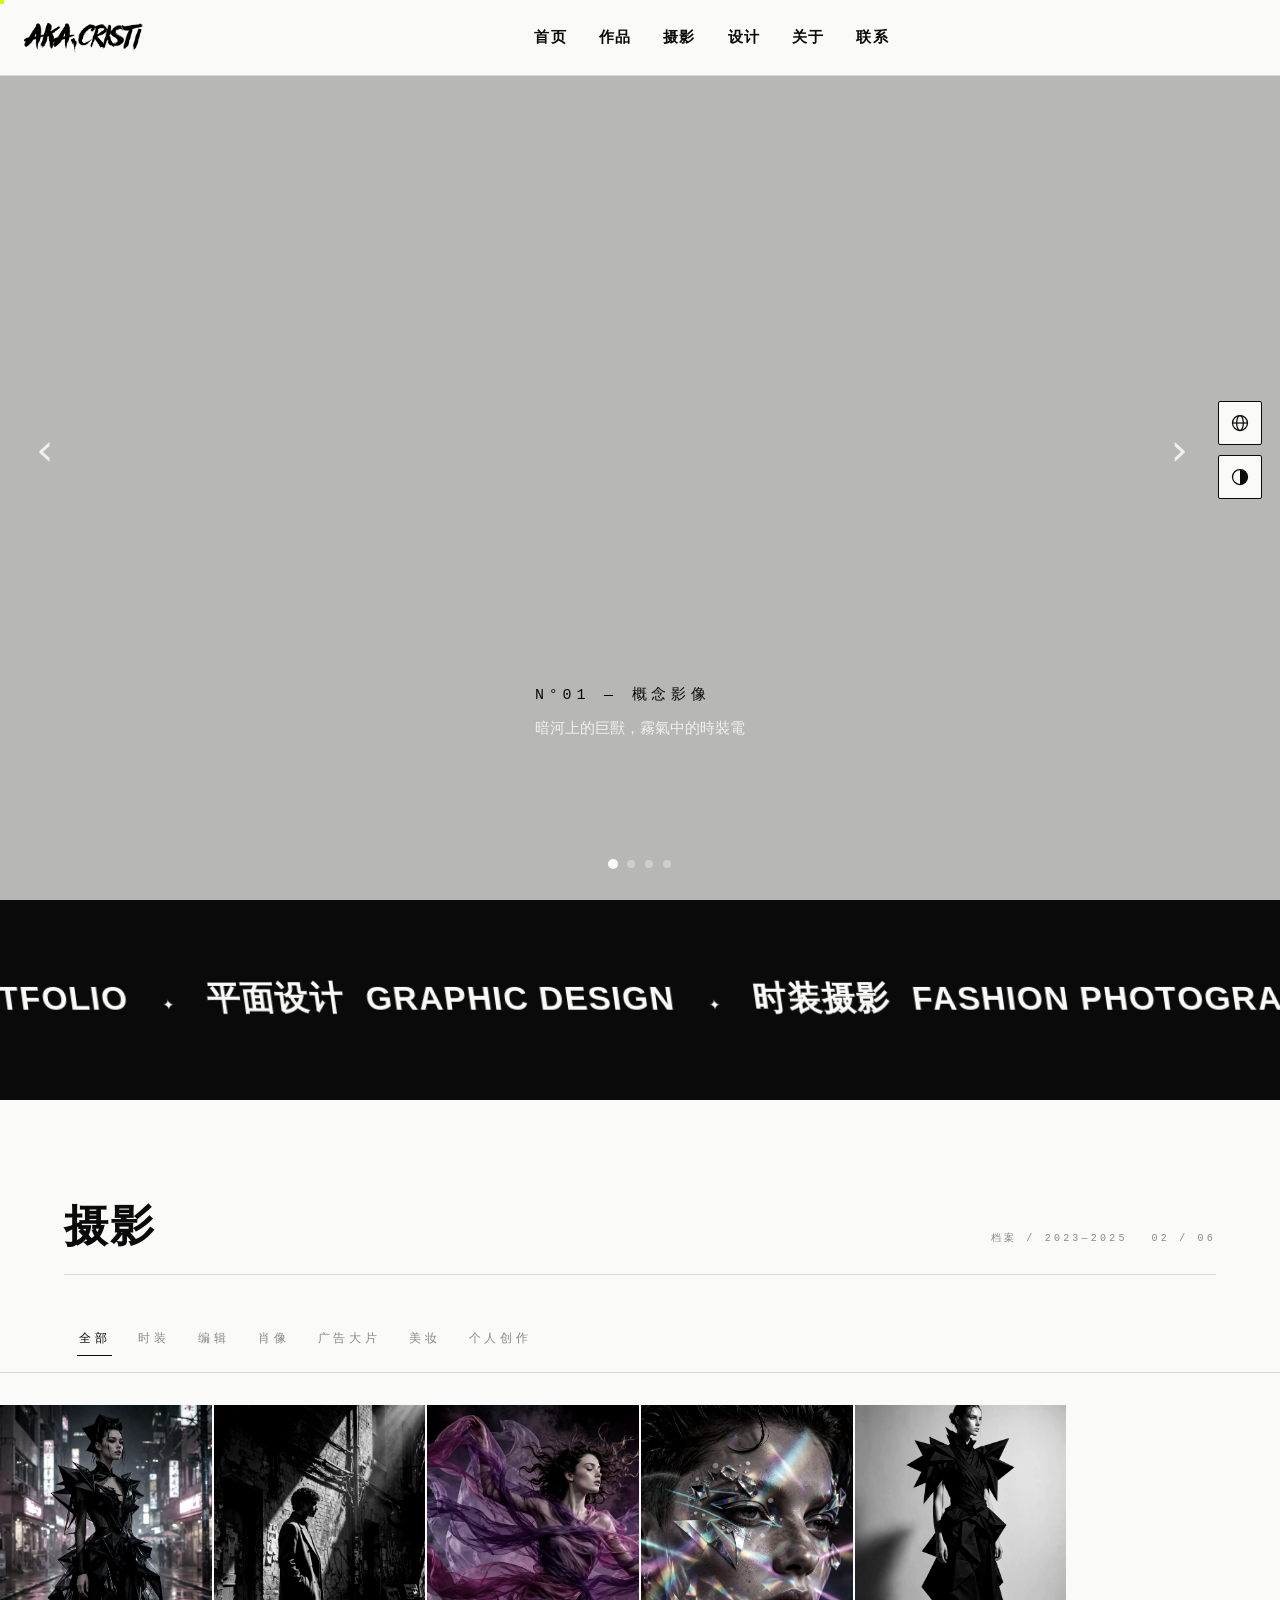
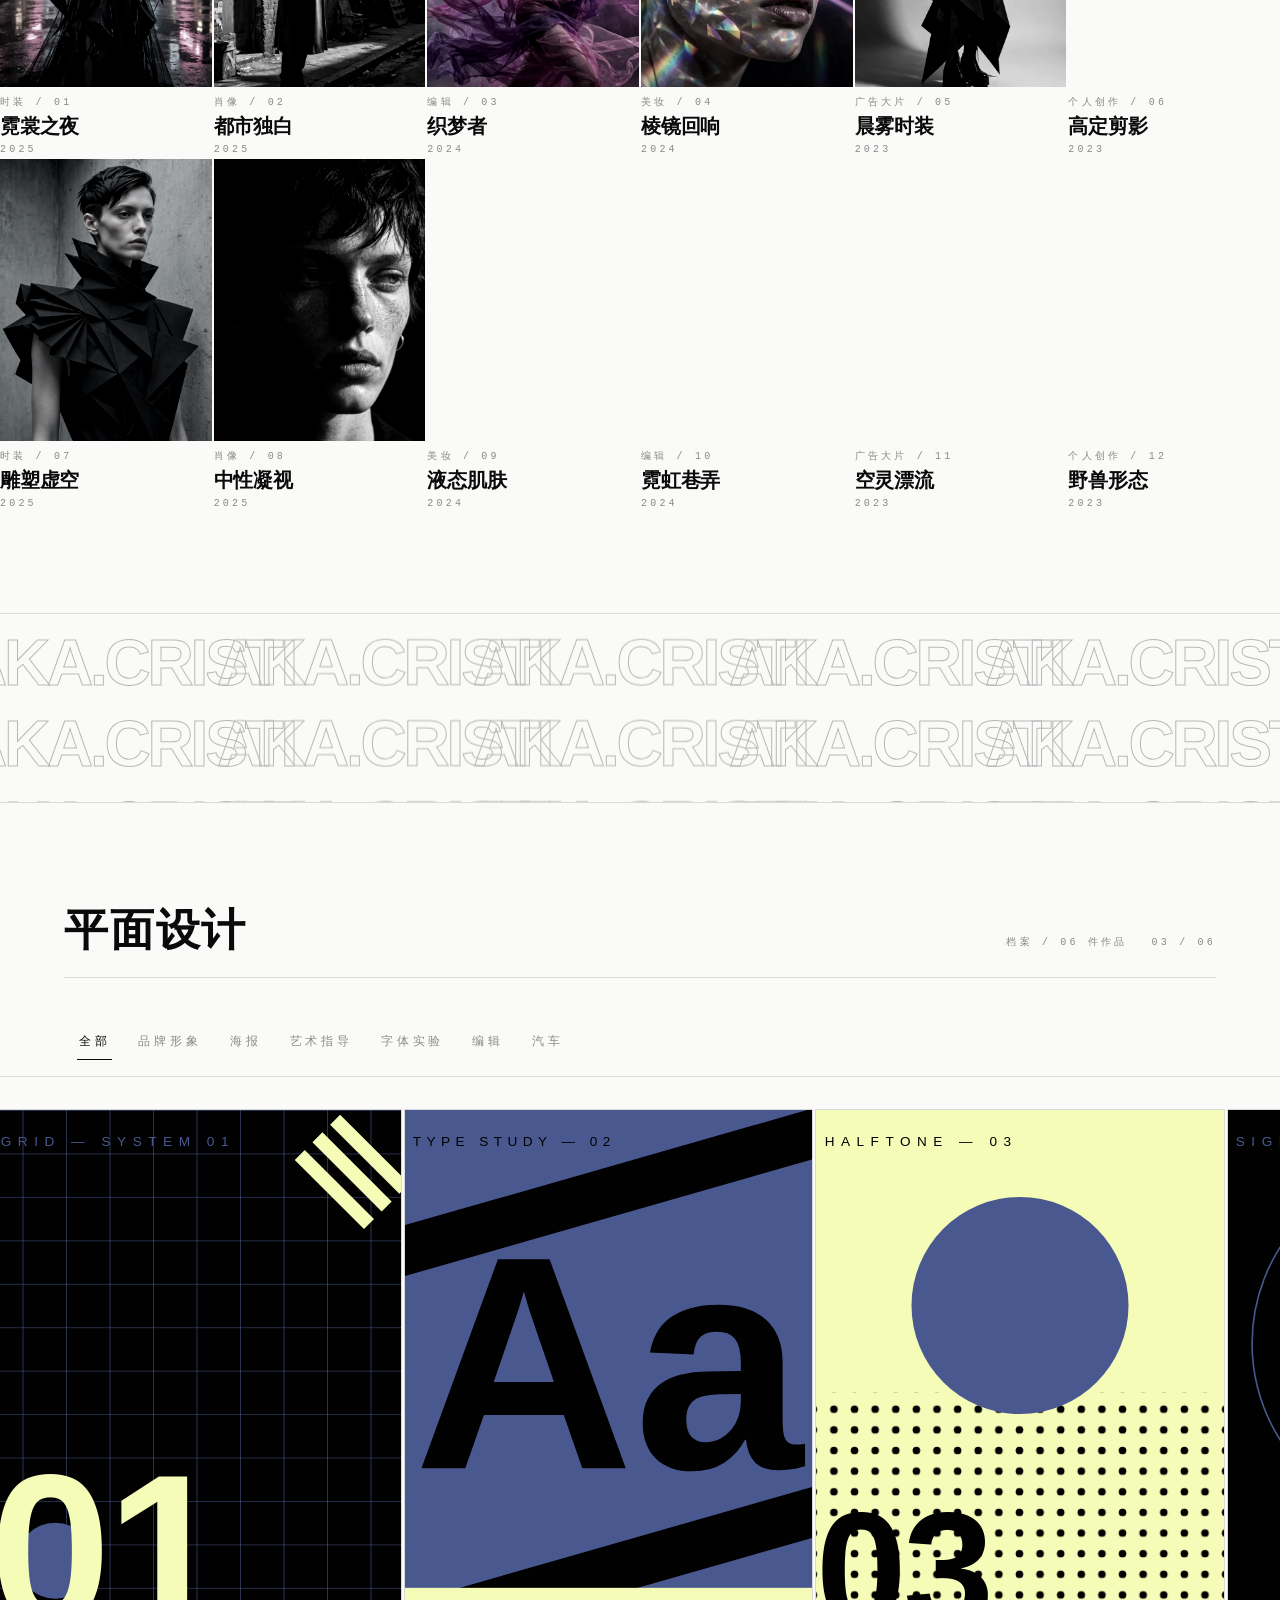
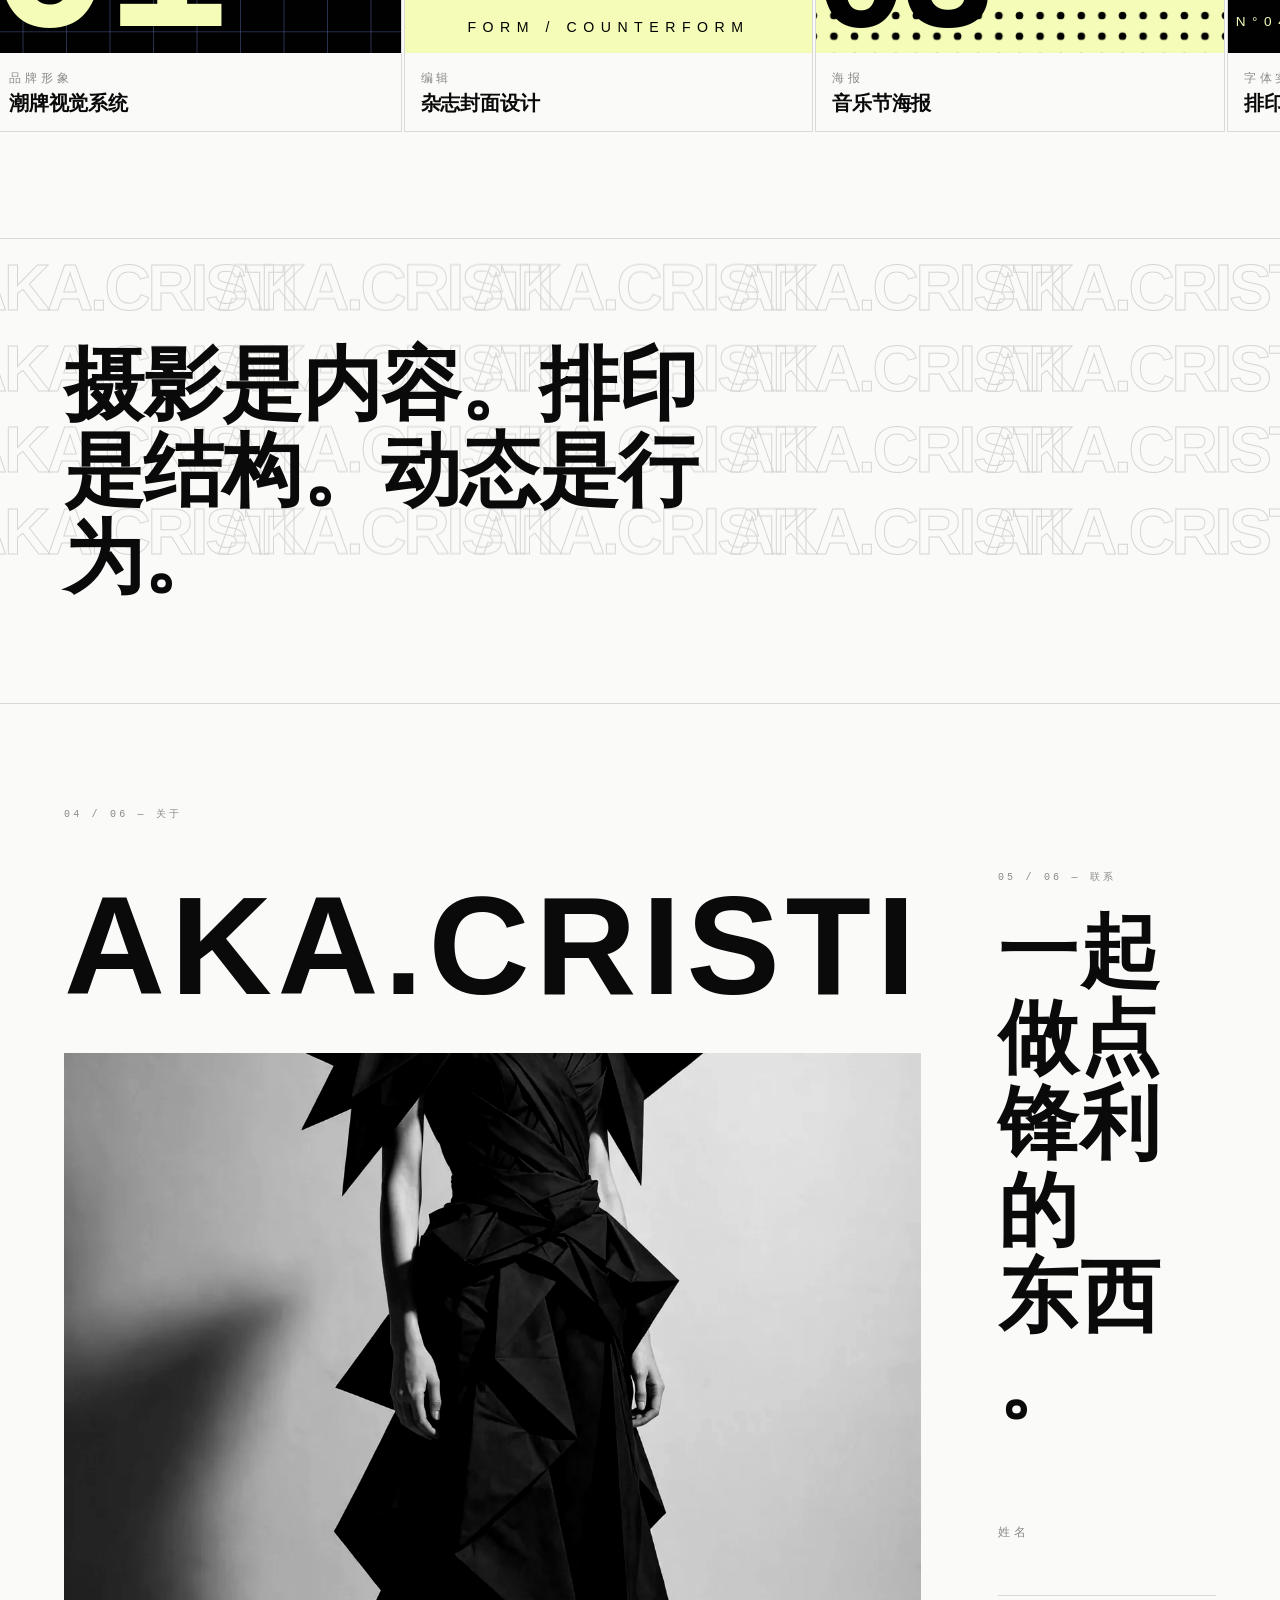
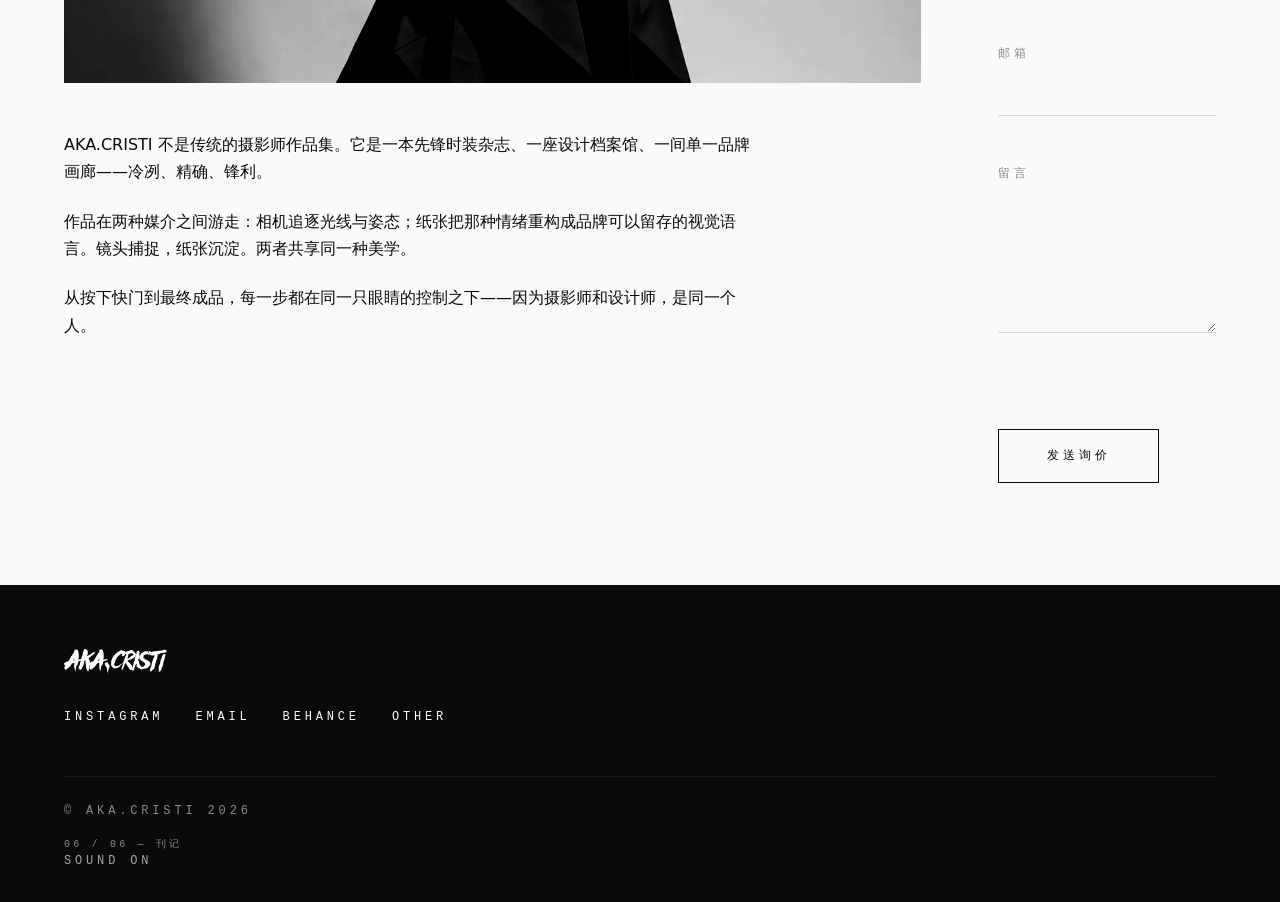
==== index.html @ a386b5eb "v2.9.25: WAWA 3秒後關遮罩播全片" ====
<!DOCTYPE html>
<html lang="zh-CN">
<head>
  <meta charset="UTF-8">
  <script>/* v2.4 主题防闪烁：localStorage 先行 */(function(){try{if(localStorage.getItem('aka-theme')==='dark')document.documentElement.setAttribute('data-theme','dark');}catch(e){}})();</script>
  <meta name="viewport" content="width=device-width, initial-scale=1.0">
  <meta name="description" content="AKA.CRISTI — Avant-garde fashion magazine × photographer portfolio × graphic design archive. Photography / Typography / A Symbol / Motion / White Space.">
  <meta name="author" content="AKA.CRISTI">
  <meta name="theme-color" content="#FAFAF8">
  <meta property="og:type" content="website">
  <meta property="og:title" content="AKA.CRISTI">
  <meta property="og:description" content="Cold / Precise / Editorial / Expensive / Sharp.">
  <title>AKA.CRISTI</title>
  <link rel="icon" type="image/png" href="assets/logo/favicon-180.png?v=2.9.25">
  <link rel="apple-touch-icon" href="assets/logo/favicon-180.png?v=2.9.25">
  <link rel="preload" as="image" type="image/webp" href="assets/img/photo-01.webp?v=2.9.25">
  <link rel="stylesheet" href="css/tokens.css?v=2.9.25">
  <link rel="stylesheet" href="css/cursor.css?v=2.9.25">
  <link rel="stylesheet" href="css/base.css?v=2.9.25">
  <link rel="stylesheet" href="css/layout.css?v=2.9.25">
  <link rel="stylesheet" href="css/carousel.css?v=2.9.25">
  <link rel="stylesheet" href="css/marquee.css?v=2.9.25">
  <link rel="stylesheet" href="css/effects.css?v=2.9.25">
  <link rel="stylesheet" href="css/pages.css?v=2.9.25">
  <link rel="stylesheet" href="css/motion.css?v=2.9.25">
  <link rel="stylesheet" href="css/transition.css?v=2.9.25">
</head>
<body>

  <!-- Header（spec §06） -->
  <header class="site-header" data-js="site-header">
    <div class="header-inner">
      <a class="brand" href="#top" data-js="brand" aria-label="AKA.CRISTI — top">
        <picture class="brand-logo is-paint">
          <source type="image/webp" srcset="assets/logo/aka-cristi-black.webp?v=2.9.25">
          <img src="assets/logo/aka-cristi-black.png?v=2.9.25" alt="AKA.CRISTI">
        </picture>
      </a>
      <nav class="site-nav" data-js="site-nav" aria-label="Primary">
        <a href="index.html" data-i18n="nav.home">Home</a>
        <a href="#work" data-i18n="nav.work">Work</a>
        <a href="#photography" data-i18n="nav.photo">Photography</a>
        <a href="#design" data-i18n="nav.design">Design</a>
        <a href="#about" data-i18n="nav.about">About</a>
        <a href="#contact" data-i18n="nav.contact">Contact</a>
      </nav>
      <button class="menu-toggle" type="button" data-js="menu-toggle" aria-label="Open menu" aria-expanded="false">
        <span></span><span></span>
      </button>
    </div>
  </header>
  <!-- v2.8 右侧浮动功能按钮：图标版（地球仪 + 半黑半白圆，inline SVG，stroke=currentColor 随主题反色） -->
  <div class="float-controls">
    <button class="lang-toggle" type="button" data-js="lang-toggle" aria-label="切换语言 / Switch language" title="中 / EN"><svg data-icon="globe" viewBox="0 0 24 24" width="20" height="20" fill="none" stroke="currentColor" stroke-width="1.5" aria-hidden="true"><circle cx="12" cy="12" r="9"/><ellipse cx="12" cy="12" rx="4" ry="9"/><line x1="3" y1="12" x2="21" y2="12"/></svg></button>
    <button class="theme-toggle" type="button" data-js="theme-toggle" aria-label="深色模式 / Dark mode" aria-pressed="false" title="黑白切换 / Toggle theme"><svg data-icon="half" viewBox="0 0 24 24" width="20" height="20" aria-hidden="true"><circle cx="12" cy="12" r="9" fill="none" stroke="currentColor" stroke-width="1.5"/><path d="M12 3 A9 9 0 0 1 12 21 Z" fill="currentColor"/></svg></button>
  </div>

  <!-- Mobile menu（spec §38） -->
  <div class="mobile-menu" data-js="mobile-menu" aria-hidden="true">
    <div class="mobile-menu-top">
      <picture class="brand-logo brand-logo--sm">
          <source type="image/webp" srcset="assets/logo/aka-cristi-black.webp?v=2.9.25">
          <img src="assets/logo/aka-cristi-black.png?v=2.9.25" alt="AKA.CRISTI">
        </picture>
      <button class="menu-close" type="button" data-js="menu-close" data-i18n="nav.close">Close</button>
    </div>
    <nav aria-label="Mobile">
      <a href="index.html" data-i18n="nav.home">Home</a>
      <a href="#work" data-i18n="nav.work">Work</a>
      <a href="#photography" data-i18n="nav.photo">Photography</a>
      <a href="#design" data-i18n="nav.design">Design</a>
      <a href="#about" data-i18n="nav.about">About</a>
      <a href="#contact" data-i18n="nav.contact">Contact</a>
    </nav>
  </div>

  <main id="top">
    <!-- v2.9：Elementor 風格輪播（v2.9.10 sticky 敘事：視頻×2 + 圖片×2） -->
    <section class="carousel" data-js="carousel" aria-roledescription="carousel" aria-label="AKA.CRISTI — featured works">
      <div class="carousel-pin">
      <ul class="carousel-slides">
        <li class="carousel-slide text-mask-slide" data-dir="right">
          <div class="carousel-media"><video src="assets/video/river-leviathan.mp4" muted loop playsinline preload="metadata" aria-label="RIVER LEVIATHAN"></video></div>
          <div class="carousel-caption pos-mr">
            <p class="micro">N°01 — 概念影像</p>
            <h2 data-i18n="hero.t1">RIVER LEVIATHAN</h2>
            <p data-i18n="hero.d1">暗河上的巨獸，霧氣中的時裝電影。</p>
          </div>
        </li>
        <li class="carousel-slide text-mask-slide mask-dark" data-dir="left">
          <div class="carousel-media">
            <video class="full-video" src="assets/video/wawa-android.mp4" muted loop playsinline preload="metadata" aria-label="WAWA ANDROID"></video>
            <svg class="mask-svg" viewBox="0 0 1200 800" preserveAspectRatio="xMidYMid slice" aria-hidden="true">
              <defs>
                <clipPath id="wawa-clip">
                  <text x="600" y="500" text-anchor="middle" font-family="Arial Black, Arial, Helvetica, sans-serif" font-weight="900" font-size="320"><tspan class="mask-letter" style="--d:0.15s">W</tspan><tspan class="mask-letter" style="--d:0.3s">A</tspan><tspan class="mask-letter" style="--d:0.45s">W</tspan><tspan class="mask-letter" style="--d:0.6s">A</tspan></text>
                </clipPath>
              </defs>
              <foreignObject x="0" y="0" width="1200" height="800" clip-path="url(#wawa-clip)">
                <video src="assets/video/wawa-android.mp4" muted loop playsinline preload="metadata" aria-label="WAWA ANDROID" style="width:1200px;height:800px;object-fit:cover;display:block"></video>
              </foreignObject>
            </svg>
          </div>
          <div class="carousel-caption pos-bc">
            <p class="micro">N°02 — 概念影像</p>
            <h2 data-i18n="hero.t4">WAWA ANDROID</h2>
            <p data-i18n="hero.d4">未來都市中的仿生時裝。</p>
          </div>
        </li>
        <li class="carousel-slide" data-dir="bottom">
          <div class="carousel-media"><picture>
            <source type="image/webp" srcset="assets/img/hero-neon-01.webp">
            <img src="assets/img/hero-neon-01.jpg" alt="AKA.CRISTI — NEON CITY NIGHTS">
          </picture></div>
          <div class="carousel-caption pos-ml">
            <p class="micro">N°03 — 時裝</p>
            <h2 data-i18n="hero.t2">霓裳之夜</h2>
            <p data-i18n="hero.d2">城市霓虹下的高定時裝大片。</p>
          </div>
        </li>
        <li class="carousel-slide" data-dir="top">
          <div class="carousel-media"><picture>
            <source type="image/webp" srcset="assets/img/hero-urban-02.webp">
            <img src="assets/img/hero-urban-02.jpg" alt="AKA.CRISTI — URBAN SOLILOQUY">
          </picture></div>
          <div class="carousel-caption pos-tr">
            <p class="micro">N°04 — 肖像</p>
            <h2 data-i18n="hero.t3">城市獨白</h2>
            <p data-i18n="hero.d3">混凝土森林中的獨白。</p>
          </div>
        </li>
      </ul>
      <button class="carousel-arrow prev" data-carousel-prev aria-label="Previous slide">‹</button>
      <button class="carousel-arrow next" data-carousel-next aria-label="Next slide">›</button>
      <ul class="carousel-dots" data-carousel-dots></ul>
      <div class="carousel-count" data-carousel-count></div>
      </div><!-- /.carousel-pin -->
    </section>

    <!-- Selected work（spec §20 + §10 P3 编号） -->
    <!-- 服务跑马灯（v2.3：替代 Selected Work，id 保留 work，导航锚点不变） -->
    <section class="marquee" id="work" data-js="marquee" aria-label="Services">
      <div class="marquee-track" data-js="marquee-track"></div>
      <div class="marquee-lens" data-js="marquee-lens" aria-hidden="true"></div>
    </section>

    <!-- Photography（spec §22–§23 + §10 P3/P4） -->
    <section class="section" id="photography">
      <div class="container">
        <div class="sec-head" data-js="reveal">
          <h2 class="sec-title" data-split data-i18n="sec.photo">Photography</h2>
          <div class="sec-head-right">
            <span class="micro sec-archive" data-js="photo-archive-label">Archive</span>
            <span class="sec-index">02 / 06</span>
          </div>
        </div>
        <div class="filter" data-js="photo-filter" role="tablist" aria-label="Photography categories"></div>
        <div class="photo-grid" data-js="photo-grid"></div>
      </div>
    </section>

    <!-- 竖排流动品牌字带（§10 P5，版块间呼吸口） -->
    <div class="vertical-names" aria-hidden="true">
      <div class="name-col"><span class="outline-name">AKA.CRISTI</span><span class="outline-name">AKA.CRISTI</span><span class="outline-name">AKA.CRISTI</span><span class="outline-name">AKA.CRISTI</span></div>
      <div class="name-col"><span class="outline-name">AKA.CRISTI</span><span class="outline-name">AKA.CRISTI</span><span class="outline-name">AKA.CRISTI</span><span class="outline-name">AKA.CRISTI</span></div>
      <div class="name-col"><span class="outline-name">AKA.CRISTI</span><span class="outline-name">AKA.CRISTI</span><span class="outline-name">AKA.CRISTI</span><span class="outline-name">AKA.CRISTI</span></div>
      <div class="name-col"><span class="outline-name">AKA.CRISTI</span><span class="outline-name">AKA.CRISTI</span><span class="outline-name">AKA.CRISTI</span><span class="outline-name">AKA.CRISTI</span></div>
      <div class="name-col"><span class="outline-name">AKA.CRISTI</span><span class="outline-name">AKA.CRISTI</span><span class="outline-name">AKA.CRISTI</span><span class="outline-name">AKA.CRISTI</span></div>
    </div>

    <!-- Graphic design（spec §26 + §10 P3/P4） -->
    <section class="section" id="design">
      <div class="container">
        <div class="sec-head" data-js="reveal">
          <h2 class="sec-title" data-split data-i18n="sec.design">Graphic Design</h2>
          <div class="sec-head-right">
            <span class="micro sec-archive" data-js="design-archive-label">Archive</span>
            <span class="sec-index">03 / 06</span>
          </div>
        </div>
        <div class="filter" data-js="design-filter" role="tablist" aria-label="Design categories"></div>
        <div class="design-grid" data-js="design-grid"></div>
      </div>
    </section>

    <!-- Brand statement（spec §32 + §10 P5） -->
    <section class="statement" aria-label="Brand statement">
      <div class="vertical-names" aria-hidden="true">
        <div class="name-col"><span class="outline-name">AKA.CRISTI</span><span class="outline-name">AKA.CRISTI</span><span class="outline-name">AKA.CRISTI</span><span class="outline-name">AKA.CRISTI</span></div>
        <div class="name-col"><span class="outline-name">AKA.CRISTI</span><span class="outline-name">AKA.CRISTI</span><span class="outline-name">AKA.CRISTI</span><span class="outline-name">AKA.CRISTI</span></div>
        <div class="name-col"><span class="outline-name">AKA.CRISTI</span><span class="outline-name">AKA.CRISTI</span><span class="outline-name">AKA.CRISTI</span><span class="outline-name">AKA.CRISTI</span></div>
        <div class="name-col"><span class="outline-name">AKA.CRISTI</span><span class="outline-name">AKA.CRISTI</span><span class="outline-name">AKA.CRISTI</span><span class="outline-name">AKA.CRISTI</span></div>
        <div class="name-col"><span class="outline-name">AKA.CRISTI</span><span class="outline-name">AKA.CRISTI</span><span class="outline-name">AKA.CRISTI</span><span class="outline-name">AKA.CRISTI</span></div>
      </div>
      <div class="container">
        <div class="statement-inner" data-js="reveal">
          <h2 class="statement-title" data-split data-i18n="sec.statement">Photography is content. Typography is structure. Motion is behaviour.</h2>
        </div>
      </div>
    </section>

    <!-- About + Contact 合并模块（v2.8：左=照片+人物介绍，右=留言区；导航 关于→#about / 联系→#contact） -->
    <section class="section about-contact" id="about">
      <div class="container">
        <p class="micro sec-index-static" data-js="reveal" data-i18n="sec.aboutIndex">04 / 06 — About</p>
        <div class="about-contact-grid">
          <div class="about-contact-left" data-js="reveal">
            <h2 class="about-word">AKA.CRISTI</h2>
            <picture>
              <source type="image/webp" srcset="assets/img/bw-01.webp?v=2.9.25">
              <img class="about-hero-img" src="assets/img/bw-01.jpg?v=2.9.25" alt="AKA.CRISTI — HAUTE SILHOUETTE — PERSONAL" loading="lazy" decoding="async">
            </picture>
            <div class="about-long measure">
              <p data-i18n="about.p1">AKA.CRISTI is not a traditional photographer portfolio. It is an avant-garde fashion magazine, a design archive, and a single-brand gallery — cold, precise, and sharp.</p>
              <p data-i18n="about.p2">The work moves between two mediums: the camera chases light and posture; paper reconstructs that emotion into a visual language a brand can keep. Lens captures. Paper settles. Both share one aesthetic.</p>
              <p data-i18n="about.p3">From shutter to final piece, every step is controlled under the same eye — because the photographer and the designer are the same person.</p>
            </div>
          </div>
          <div class="about-contact-right" id="contact" data-js="reveal">
            <p class="micro sec-index-static" data-i18n="sec.contactIndex">05 / 06 — Contact</p>
            <h2 class="contact-title" data-split data-i18n="cta.title">Let&rsquo;s make<br>something<br>sharp.</h2>
            <form class="inquiry-form" data-js="inquiry-form" novalidate>
              <div class="field" data-js="field-name">
                <label for="f-name" data-i18n="contact.name">Name</label>
                <input id="f-name" name="name" type="text" autocomplete="name" data-js="input-name">
                <p class="field-error" data-js="err-name">Required</p>
              </div>
              <div class="field" data-js="field-email">
                <label for="f-email" data-i18n="contact.email">Email</label>
                <input id="f-email" name="email" type="email" autocomplete="email" data-js="input-email">
                <p class="field-error" data-js="err-email">Required</p>
              </div>
              <div class="field" data-js="field-message">
                <label for="f-message" data-i18n="contact.msg">Message</label>
                <textarea id="f-message" name="message" data-js="input-message"></textarea>
                <p class="field-error" data-js="err-message">Required</p>
              </div>
              <button class="form-submit magnet" type="submit" data-i18n="contact.send">Send inquiry</button>
            </form>
          </div>
        </div>
      </div>
    </section>
  </main>

  <!-- Footer（spec §31） -->
  <footer class="site-footer">
    <div class="container">
      <a class="footer-brand" href="#top" aria-label="AKA.CRISTI — top">
        <picture class="brand-logo brand-logo--footer">
          <source type="image/webp" srcset="assets/logo/aka-cristi-white.webp?v=2.9.25">
          <img src="assets/logo/aka-cristi-white.png?v=2.9.25" alt="AKA.CRISTI">
        </picture>
      </a>
      <nav class="footer-links" aria-label="Social">
        <a href="#">Instagram</a>
        <a href="mailto:hello@cristi.studio">Email</a>
        <a href="#">Behance</a>
        <a href="#">Other</a>
      </nav>
      <p class="footer-copy">© AKA.CRISTI <span data-js="year">2026</span></p>
      <p class="micro footer-colophon" data-i18n="foot.colophon">06 / 06 — Colophon</p>
      <p class="micro"><button class="sound-toggle" type="button" data-js="sound-toggle" aria-pressed="true">SOUND ON</button></p>
    </div>
  </footer>

  <script src="js/data.js?v=2.9.25"></script>
  <script src="js/i18n.js?v=2.9.25"></script>
  <script src="js/theme.js?v=2.9.25"></script>
  <script src="js/cursor.js?v=2.9.25"></script>
  <script src="js/carousel.js?v=2.9.25"></script>
  <script src="js/marquee.js?v=2.9.25"></script>
  <script src="js/effects.js?v=2.9.25"></script>
  <script src="js/main.js?v=2.9.25"></script>
  <script src="js/transition.js?v=2.9.25"></script>
  <script src="js/sound.js?v=2.9.25"></script>
  <script>
    /* ============================================================
     * v2.8 index.html 内联：about-contact 合并模块的留言表单
     * 复用 contact.html 逻辑（三字段版：姓名/邮箱/留言）：
     * 无后端：前端校验 → 拼 mailto → location.href。
     * ============================================================ */
    (function () {
      'use strict';
      function byHook(name, root) {
        return (root || document).querySelector('[data-js="' + name + '"]');
      }
      function T(key) {
        return (window.AKA && AKA.i18n && AKA.i18n.t) ? AKA.i18n.t(key) : key;
      }
      function isEn() {
        return !!(window.AKA && AKA.i18n && AKA.i18n.lang === 'en');
      }
      function init() {
        var form = byHook('inquiry-form');
        if (!form) return;
        var fields = {
          name: { input: byHook('input-name', form), err: byHook('err-name', form), wrap: byHook('field-name', form) },
          email: { input: byHook('input-email', form), err: byHook('err-email', form), wrap: byHook('field-email', form) },
          message: { input: byHook('input-message', form), err: byHook('err-message', form), wrap: byHook('field-message', form) }
        };
        var EMAIL_RE = /^[^\s@]+@[^\s@]+\.[^\s@]+$/;
        function validate() {
          var ok = true;
          var vals = {};
          ['name', 'email', 'message'].forEach(function (k) {
            var f = fields[k];
            if (!f || !f.input) return;
            var v = f.input.value.trim();
            vals[k] = v;
            var bad = !v || (k === 'email' && !EMAIL_RE.test(v));
            if (f.wrap) f.wrap.classList.toggle('is-invalid', !!bad);
            if (f.err) f.err.textContent = k === 'email' && v && !EMAIL_RE.test(v)
              ? T('contact.errEmail')
              : T('contact.errRequired');
            if (bad) ok = false;
          });
          return ok ? vals : null;
        }
        form.addEventListener('submit', function (ev) {
          ev.preventDefault();
          var vals = validate();
          if (!vals) return;
          var en = isEn();
          var subject = en
            ? 'AKA.CRISTI — Project Inquiry — ' + vals.name
            : 'AKA.CRISTI — 项目询价 — ' + vals.name;
          var body = en
            ? 'NAME\n' + vals.name + '\n\nEMAIL\n' + vals.email + '\n\nMESSAGE\n' + vals.message
            : '姓名\n' + vals.name + '\n\n邮箱\n' + vals.email + '\n\n留言\n' + vals.message;
          location.href = 'mailto:akacristi@gmail.com?subject=' +
            encodeURIComponent(subject) + '&body=' + encodeURIComponent(body);
        });
      }
      if (document.readyState === 'loading') {
        document.addEventListener('DOMContentLoaded', init);
      } else {
        init();
      }
    })();
  </script>
</body>
</html>
---- css/tokens.css ----
/* ============================================================
 * AKA.CRISTI — 设计 token（spec §51）
 * 七组：COLOR / TYPE / SPACE / GRID / RADIUS / MOTION / BREAKPOINT
 * 未来直转 WordPress theme.json（字段名保持一致）。
 * 零外部依赖；全部纯 CSS 变量。
 * ============================================================ */
:root {
  /* ---------- COLOR（spec §34） ---------- */
  --ink: #0A0A0A;
  --paper: #FAFAF8;
  --gray-900: #1A1A1A;
  --gray-700: #3A3A3A;
  --gray-500: #8A8A8A;
  --gray-300: #D9D9D9;
  --gray-100: #EFEFEB;
  /* Frost：全站 <5%，只用于 hover / 链接，永不进 Logo */
  --frost: #A8C5D6;
  /* 霓虹绿：自定义光标专用（旧站回归），永不进 Logo/正文 */
  --neon: #D7FF00;
  --success: #2E7D4F;
  --warning: #B7791F;
  --error: #C23B2E;

  /* ---------- TYPE（spec §33；零外部 URL，系统栈 fallback） ---------- */
  --font-display: "Archivo", "Helvetica Neue", Helvetica, Arial, "Noto Sans TC", sans-serif;
  --font-body: "Inter", system-ui, "PingFang TC", "Noto Sans TC", "Microsoft JhengHei", sans-serif;
  --font-mono: "JetBrains Mono", "IBM Plex Mono", ui-monospace, SFMono-Regular, Menlo, Consolas, monospace;

  --text-display-min: 40px;
  --text-display-max: 80px;
  --text-h2-min: 28px;
  --text-h2-max: 44px;
  --text-body: 16px;
  --leading-body: 1.7;
  --label-size: 12px;
  --label-tracking: 0.32em;   /* 英文 label 一律大写 + mono + 0.32em（spec §59） */
  --wordmark-tracking: 0.32em;

  /* ---------- SPACE（8pt 网格，spec §35） ---------- */
  --space-1: 4px;
  --space-2: 8px;
  --space-3: 16px;
  --space-4: 24px;
  --space-5: 32px;
  --space-6: 48px;
  --space-7: 64px;
  --space-8: 96px;
  --space-9: 128px;
  --section-pad: clamp(48px, 8vw, 128px); /* section 上下：桌面 96–128 / 手机 48–64 */

  /* ---------- GRID（spec §36 / §37） ---------- */
  --container: 1200px;
  --measure: 68ch;            /* 正文最大宽度 */
  --gutter: 24px;             /* 桌面 gutter；手机 16px（layout.css 覆盖） */

  /* ---------- RADIUS（spec §52：禁 pill） ---------- */
  --radius-none: 0px;         /* 品牌默认 */
  --radius-sm: 2px;           /* 头像 / 小标签 */
  --radius-ui: 4px;           /* 一般 UI 上限 */

  /* ---------- MOTION（spec §49 / §50） ---------- */
  --ease-out: cubic-bezier(0.16, 1, 0.3, 1);
  --t-enter: 550ms;           /* 快进 400–700ms */
  --t-exit: 400ms;            /* 快退 300–500ms */
  --t-hold: 3500ms;           /* 停留 2–5s（中值，供 JS 参考） */
  --hero-slide: 6500ms;       /* hero 每张 6.5s（spec §13：6–8s） */

  /* ---------- BREAKPOINT（spec §12 / §37，仅文档 token；媒体查询用字面值） ---------- */
  --bp-desktop: 1280px;
  --bp-tablet: 768px;
  --bp-mobile: 480px;
}

/* ---------- 深色主题（v2.4）：html[data-theme="dark"] 覆盖 ----------
 * 黑白切换：paper↔ink 对调，灰阶反转；--frost/--neon 不变。
 * 跑马灯用 var(--ink)/var(--paper)，自动反转为白条黑字。 */
html[data-theme="dark"] {
  --ink: #FAFAF8;
  --paper: #0A0A0A;
  --gray-900: #E8E8E2;
  --gray-700: #B5B5AE;
  --gray-500: #8A8A8A;
  --gray-300: #33332E;
  --gray-100: #171716;
}
---- css/cursor.css ----
/* ============================================================
 * AKA.CRISTI — cursor.css（全站自定义光标，v2.4）
 * 旧站方案：8px 霓虹绿点 + 36px 圆环（1px ink 描边）；
 * [data-cursor="view"] 悬停：圆环扩 84px + difference 反差圈 + VIEW。
 * 圆环是光标（非 UI 按钮），border-radius:50% 豁免 pill 禁令。
 * ============================================================ */
.cursor-dot,
.cursor-ring {
  position: fixed;
  left: 0;
  top: 0;
  pointer-events: none;
  opacity: 0;
  z-index: 10001;
}
.cursor-dot {
  width: 8px;
  height: 8px;
  margin: -4px 0 0 -4px;
  background: var(--neon);
  transition: opacity .2s linear;
  z-index: 10002;
}
.cursor-ring {
  width: 36px;
  height: 36px;
  margin: -18px 0 0 -18px;
  border: 1px solid var(--ink);
  border-radius: 50%;
  display: flex;
  align-items: center;
  justify-content: center;
  /* 尺寸走 width/height/margin，不碰 transform（JS 用 transform 做 lerp 位移） */
  transition: opacity .25s linear, width .25s var(--ease-out),
              height .25s var(--ease-out), margin .25s var(--ease-out),
              background-color .25s var(--ease-out), border-color .25s var(--ease-out);
}
.cursor-ring::after {
  content: "VIEW";
  font-family: var(--font-mono);
  font-size: 10px;
  letter-spacing: .2em;
  text-indent: .2em;
  color: #0A0A0A;
  opacity: 0;
  transition: opacity .2s linear;
  white-space: nowrap;
}
/* 光标就绪：原生光标熄灭（全站） */
html.has-cursor .cursor-dot,
html.has-cursor .cursor-ring { opacity: 1; }
html.has-cursor,
html.has-cursor *,
html.has-cursor *::before,
html.has-cursor *::after { cursor: none !important; }
/* VIEW 态：84px 反差圈，绿点熄灭 */
.cursor-ring.is-view {
  width: 84px;
  height: 84px;
  margin: -42px 0 0 -42px;
  background: #fff;
  border-color: #fff;
  mix-blend-mode: difference; /* 图片上的反差圈 */
}
.cursor-ring.is-view::after { opacity: 1; }
@media (prefers-reduced-motion: reduce) {
  .cursor-dot, .cursor-ring { display: none; }
}
---- css/base.css ----
/* ============================================================
 * AKA.CRISTI — base.css
 * reset、字体栈、基础排印、selection、focus-visible。
 * 品牌红线：左对齐；英文 label 大写 mono 0.32em；无阴影无渐变。
 * ============================================================ */

/* ---------- reset ---------- */
*, *::before, *::after { box-sizing: border-box; }
* { margin: 0; padding: 0; }

html {
  -webkit-text-size-adjust: 100%;
  scroll-behavior: smooth;
}

body {
  font-family: var(--font-body);
  font-size: var(--text-body);
  line-height: var(--leading-body);
  color: var(--ink);
  background: var(--paper);
  -webkit-font-smoothing: antialiased;
  text-rendering: optimizeLegibility;
  overflow-x: hidden;
}

img, svg, video {
  display: block;
  max-width: 100%;
}

img { height: auto; }

a {
  color: inherit;
  text-decoration: none;
}

button {
  font: inherit;
  color: inherit;
  background: none;
  border: 0;
  cursor: pointer;
}

ul, ol { list-style: none; }

/* ---------- 基础排印 ---------- */
h1, h2, h3, h4 {
  font-family: var(--font-display);
  font-weight: 600;
  line-height: 1.08;
  letter-spacing: -0.01em;
  text-align: left;
}

p { text-align: left; }

/* 英文 label：JetBrains Mono 500、大写、0.32em（spec §33 / §59） */
.label {
  font-family: var(--font-mono);
  font-weight: 500;
  font-size: var(--label-size);
  letter-spacing: var(--label-tracking);
  text-transform: uppercase;
  line-height: 1.5;
}

/* 字标：Archivo 600、tracking 0.32em */
.wordmark {
  font-family: var(--font-display);
  font-weight: 600;
  letter-spacing: var(--wordmark-tracking);
  text-transform: uppercase;
  white-space: nowrap;
}

/* ---------- selection ---------- */
::selection {
  background: var(--ink);
  color: var(--paper);
}

/* ---------- focus 可见性（§42 无障碍） ---------- */
:focus-visible {
  outline: 2px solid var(--ink);
  outline-offset: 3px;
}

/* 深色底上的 focus */
.site-footer :focus-visible {
  outline-color: var(--paper);
}

/* ---------- 布局容器 ---------- */
.container {
  width: 100%;
  max-width: var(--container);
  margin-inline: auto;
  padding-inline: var(--space-4);
}

.measure { max-width: var(--measure); }

/* ----------  visually-hidden（无障碍） ---------- */
.vh {
  position: absolute !important;
  width: 1px; height: 1px;
  padding: 0; margin: -1px;
  overflow: hidden;
  clip: rect(0 0 0 0);
  white-space: nowrap;
  border: 0;
}
---- css/layout.css ----
/* ============================================================
 * AKA.CRISTI — layout.css
 * header / nav / 移动菜单 / section 容器 / grids / cards /
 * statement / about / contact / footer。断点 1280 / 768 / 480。
 * 红线：无 shadow / blur / glass / gradient；圆角 ≤4px；左对齐。
 * ============================================================ */

/* ================= header（spec §06） ================= */
.site-header {
  position: fixed;
  inset: 0 0 auto 0;
  z-index: 100;
  height: 76px;
  background: var(--paper);
  border-bottom: 1px solid var(--gray-300);
  /* 无 shadow / blur / glass / gradient */
}
.header-inner {
  height: 100%;
  max-width: none;
  padding-inline: var(--space-4);
  display: flex;
  align-items: center;
  justify-content: space-between;
  gap: var(--space-4);
}
.brand {
  display: inline-flex;
  align-items: center;
  gap: 12px;
  color: var(--ink);
}
/* 笔触 LOGO（assets/logo）：浅底用黑版，深底用白版；宽按 2744:690 自适应 */
.brand-logo { display: inline-flex; height: 30px; }
.brand-logo img { display: block; height: 100%; width: auto; }
/* 载入笔触：clip-path 从左向右 wipe 展开，模拟书写，每页载入跑一次 */
.brand-logo.is-paint { animation: brand-paint 600ms var(--ease-out) both; }
@keyframes brand-paint {
  from { clip-path: inset(0 100% 0 0); }
  to { clip-path: inset(0 0 0 0); }
}

.site-nav {
  display: flex;
  align-items: center;
  gap: var(--space-5);
}
.site-nav a {
  font-family: var(--font-display); /* v2.1：无衬线粗体 */
  font-weight: 700;
  font-size: 15px; /* v2.1：导航字号加大（原 12px label） */
  letter-spacing: .08em; /* v2.2：字间距收窄（原 --label-tracking 太宽） */
  text-transform: uppercase;
  color: var(--ink);
  padding-block: 4px;
  border-bottom: 1px solid transparent;
}
.site-nav a:hover {
  border-bottom-color: var(--ink); /* hover：1px 下划线（§18） */
  color: var(--frost);            /* frost 只用于 hover/链接 */
}
.site-nav a.is-active { border-bottom-color: var(--ink); }

/* v2.7：语言/主题按钮移出 header（改右侧浮动）后，桌面端导航居中，保持版式稳定 */
@media (min-width: 769px) {
  .site-nav { margin-inline: auto; }
}

/* 语言切换：mono 小字「中 / EN」，当前语言高亮（无 pill） */
.lang-toggle {
  font-family: var(--font-mono);
  font-weight: 500;
  font-size: var(--label-size);
  letter-spacing: var(--label-tracking);
  text-transform: uppercase;
  background: none;
  border: none;
  padding: 4px 0;
  color: var(--ink);
  cursor: pointer;
  white-space: nowrap;
}
.lang-toggle .off { opacity: .35; }
.lang-toggle .on { opacity: 1; border-bottom: 1px solid var(--ink); }
.lang-toggle:hover .off { opacity: .7; }

/* 主题切换（v2.4）：方形小色块；亮色模式黑块 / 暗色模式白块（= 当前 --ink） */
.theme-toggle {
  display: inline-flex;
  align-items: center;
  justify-content: center;
  width: 34px;
  height: 34px;
  background: none;
  border: none;
  padding: 0;
  cursor: pointer;
}
.theme-toggle i {
  display: block;
  width: 14px;
  height: 14px;
  background: var(--ink);
  transition: background-color .25s var(--ease-out);
}
.theme-toggle:hover i { background: var(--frost); }

/* v2.7 右侧浮动功能按钮组：语言 + 主题，随视口固定（position: fixed），纵向排列；
   黑白杂志风：44px 方形（移动端 36px），radius 2px，1px ink 边框，paper 底，无渐变/发光。
   z-index 150：内容/导航(100)之上，移动菜单 overlay(200)/转场(9999)/光标(10001)之下。
   按钮沿用 data-js="lang-toggle"/"theme-toggle"，i18n.js 与 theme.js 自动绑定，无需新 JS。 */
.float-controls {
  position: fixed;
  right: 18px;
  top: 50%;
  transform: translateY(-50%);
  z-index: 150;
  display: flex;
  flex-direction: column;
  gap: 10px;
}
.float-controls .lang-toggle,
.float-controls .theme-toggle {
  width: 44px;
  height: 44px;
  padding: 0;
  border: 1px solid var(--ink);
  border-radius: 2px;
  background: var(--paper);
  color: var(--ink); /* SVG 图标 stroke=currentColor，随主题反色 */
  display: flex;
  align-items: center;
  justify-content: center;
  cursor: pointer;
}
/* v2.8：图标版（inline SVG，currentColor 随主题反色；中/EN 文字版已废弃） */
.float-controls svg { width: 20px; height: 20px; display: block; }
@media (max-width: 768px) {
  .float-controls { right: 12px; gap: 8px; }
  .float-controls .lang-toggle,
  .float-controls .theme-toggle { width: 36px; height: 36px; }
  .float-controls svg { width: 16px; height: 16px; }
}
/* 深色模式：笔触 LOGO 反色（黑版↔白版），转场面板恒黑不需要动 */
html[data-theme="dark"] .brand-logo img { filter: invert(1); }

/* 汉堡按钮：桌面隐藏 */
.menu-toggle {
  display: none;
  width: 40px;
  height: 40px;
  position: relative;
}
.menu-toggle span {
  position: absolute;
  left: 8px; right: 8px;
  height: 2px;
  background: var(--ink);
}
.menu-toggle span:nth-child(1) { top: 14px; }
.menu-toggle span:nth-child(2) { top: 24px; }

/* ================= 移动菜单（spec §38） ================= */
.mobile-menu {
  position: fixed;
  inset: 0;
  z-index: 200;
  background: var(--paper);
  display: flex;
  flex-direction: column;
  padding: var(--space-4);
  transform: translateY(-100%);
  visibility: hidden;
  transition: transform var(--t-enter) var(--ease-out),
              visibility 0s linear var(--t-enter);
}
.mobile-menu.is-open {
  transform: translateY(0);
  visibility: visible;
  transition: transform var(--t-enter) var(--ease-out);
}
.mobile-menu-top {
  display: flex;
  align-items: center;
  justify-content: space-between;
  height: 48px;
}
.mobile-menu-top .brand-logo { height: 24px; }
.menu-close {
  font-family: var(--font-mono);
  font-size: var(--label-size);
  letter-spacing: var(--label-tracking);
  text-transform: uppercase;
  padding: 12px 0 12px 12px;
}
.mobile-menu nav {
  flex: 1;
  display: flex;
  flex-direction: column;
  justify-content: center;
  gap: var(--space-2);
}
.mobile-menu nav a {
  font-family: var(--font-display);
  font-weight: 600;
  font-size: clamp(32px, 9vw, 56px);
  line-height: 1.15;
  letter-spacing: 0.06em;
  text-transform: uppercase;
  text-align: left;
  color: var(--ink);
  padding-block: 4px;
}
.mobile-menu nav a:hover { color: var(--frost); }

/* ================= section 通用 ================= */
.section { padding-block: var(--section-pad); }
.sec-head {
  display: flex;
  align-items: baseline;
  justify-content: space-between;
  gap: var(--space-4);
  margin-bottom: var(--space-6);
  border-bottom: 1px solid var(--gray-300);
  padding-bottom: var(--space-4);
}
.sec-head-right {
  display: flex;
  align-items: baseline;
  gap: var(--space-4);
  flex-shrink: 0;
}
/* §10 P3：编辑编号体系 */
.sec-index {
  font-family: var(--font-mono);
  font-weight: 500;
  font-size: 10px;
  letter-spacing: var(--label-tracking);
  text-transform: uppercase;
  color: var(--gray-500);
  white-space: nowrap;
}
.sec-archive { color: var(--gray-500); }
/* 10px mono 微标签（§10 P3） */
.micro {
  font-family: var(--font-mono);
  font-weight: 500;
  font-size: 10px;
  letter-spacing: var(--label-tracking);
  text-transform: uppercase;
  line-height: 1.5;
}
.sec-index-static {
  color: var(--gray-500);
  margin-bottom: var(--space-4);
}
.footer-colophon {
  color: var(--gray-500);
  margin-top: var(--space-3);
}
.sec-title {
  font-size: clamp(var(--text-h2-min), 4vw, var(--text-h2-max));
  text-transform: uppercase;
  letter-spacing: 0.04em;
}
.sec-link {
  font-family: var(--font-mono);
  font-size: var(--label-size);
  letter-spacing: var(--label-tracking);
  text-transform: uppercase;
  white-space: nowrap;
  border-bottom: 1px solid transparent;
}
.sec-link:hover {
  border-bottom-color: var(--ink);
  color: var(--frost);
}

/* v2.8：#photography / #design 筛选栏全视口通栏（打破 .container 限宽，
   与 .design-grid 同式：100vw + calc(50% - 50vw)；按钮内侧留 padding；tab 样式不变） */
#photography .filter,
#design .filter {
  width: 100vw;
  max-width: none;
  margin-left: calc(50% - 50vw);
  margin-right: calc(50% - 50vw);
  padding-inline: max(20px, 6vw);
  padding-bottom: var(--space-3);
  border-bottom: 1px solid var(--gray-300);
}

/* 分类 filter（§22 / §26） */
.filter {
  display: flex;
  flex-wrap: wrap;
  gap: var(--space-2) var(--space-4);
  margin-bottom: var(--space-5);
}
.filter button {
  font-family: var(--font-mono);
  font-size: var(--label-size);
  letter-spacing: var(--label-tracking);
  text-transform: uppercase;
  color: var(--gray-500);
  padding: 6px 2px;
  border-bottom: 1px solid transparent;
}
.filter button:hover { color: var(--ink); }
.filter button.is-active {
  color: var(--ink);
  border-bottom-color: var(--ink);
}

/* ================= selected work（spec §20 / §21） ================= */
.selected-grid {
  display: grid;
  grid-template-columns: repeat(2, 1fr);
  gap: var(--space-4);
}
.work-card {
  display: block;
  border: 1px solid var(--gray-300);
  background: var(--paper);
  text-align: left;
  /* 无 shadow */
}
.work-card:hover { border-color: var(--ink); } /* hover：边框转 ink */
/* Phase 2：卡片即链接（project.html?id=）；WebP picture 块级化 */
a.work-card, a.photo-cell, a.design-cell {
  color: inherit;
  text-decoration: none;
}
.work-card-img picture,
.photo-cell picture,
.design-imgwrap picture {
  display: block;
}
.work-card-num {
  display: block;
  font-family: var(--font-mono);
  font-size: var(--label-size);
  letter-spacing: var(--label-tracking);
  color: var(--gray-500);
  padding: var(--space-3) var(--space-3) 0;
}
.work-card-img {
  overflow: hidden;
  margin: var(--space-3);
  margin-bottom: 0;
}
.work-card-img img {
  width: 100%;
  aspect-ratio: 4 / 3;
  object-fit: cover;
  /* §10 P2：灰阶优先，hover 透出部分色彩 */
  filter: grayscale(.7) contrast(1.1);
  transition: transform 400ms var(--ease-out), filter 500ms var(--ease-out);
}
.work-card:hover .work-card-img img {
  transform: scale(1.03); /* hover 图 scale 1.03 / 400ms */
  filter: grayscale(.3) contrast(1.12);
}
.work-card-meta { padding: var(--space-3); }
.work-card-cat {
  font-family: var(--font-mono);
  font-size: var(--label-size);
  letter-spacing: var(--label-tracking);
  text-transform: uppercase;
  color: var(--gray-500);
}
.work-card-title {
  font-size: 20px;
  margin-top: 4px;
}
.work-card-year {
  font-family: var(--font-mono);
  font-size: var(--label-size);
  letter-spacing: var(--label-tracking);
  color: var(--gray-500);
  margin-top: 4px;
}

/* ================= photography grid（v2.4：满屏密集 6 列，3/4 缩略图） ================= */
.photo-grid {
  display: grid;
  grid-template-columns: repeat(6, 1fr);
  gap: 2px;
  /* 突破 container，全宽满屏（body overflow-x:hidden 兜底） */
  width: 100vw;
  max-width: none;
  margin-left: calc(50% - 50vw);
  margin-right: calc(50% - 50vw);
}
.photo-cell {
  display: block;
  overflow: hidden;
  text-align: left;
  /* 禁 overlay gradient / heavy text overlay / shadow */
}
.photo-cell img {
  width: 100%;
  aspect-ratio: 3 / 4;
  object-fit: cover;
  filter: grayscale(.7) contrast(1.1); /* §10 P2 */
  transition: transform 400ms var(--ease-out), filter 500ms var(--ease-out);
}
.photo-cell:hover img {
  transform: scale(1.03);
  filter: grayscale(.3) contrast(1.12);
}
.photo-meta { padding: var(--space-2) 0 0; }
.photo-meta .micro { color: var(--gray-500); }
.photo-meta .work-card-title { margin: 6px 0 4px; }

/* ================= design：横向滚动单排（v2.4） ================= */
.design-grid {
  display: flex;
  overflow-x: auto;
  scrollbar-width: none; /* Firefox 隐藏滚动条但可滚 */
  gap: 2px;
  /* 突破 container，全宽条带 */
  width: 100vw;
  max-width: none;
  margin-left: calc(50% - 50vw);
  margin-right: calc(50% - 50vw);
  padding-bottom: 4px;
  align-items: start;
}
.design-grid::-webkit-scrollbar { display: none; }
.design-cell {
  display: block;
  flex: 0 0 clamp(260px, 32vw, 420px);
  border: 1px solid var(--gray-300);
  background: var(--paper);
  text-align: left;
  /* 无阴影 */
}
.design-cell.span7 { grid-column: span 7; }
.design-cell.span5 { grid-column: span 5; }
.design-cell.span4 { grid-column: span 4; }
.design-cell:hover { border-color: var(--ink); }
.design-cell img {
  width: 100%;
  object-fit: cover;
  filter: grayscale(.7) contrast(1.1); /* §10 P2：SVG 占位与真图统一 */
  transition: transform 400ms var(--ease-out), filter 500ms var(--ease-out);
}
/* 横滚条带：统一 3/4 缩略图（覆盖旧 ratio 穿插类） */
.design-grid .design-cell .design-imgwrap img { aspect-ratio: 3 / 4; }
/* 长宽比穿插（v2.4 横滚下不再使用，保留类名防 JS 残留报错） */
.design-cell.ratio-45 img { aspect-ratio: 4 / 5; }
.design-cell.ratio-1610 img { aspect-ratio: 16 / 10; }
.design-cell.ratio-34 img { aspect-ratio: 3 / 4; }
.design-cell .design-imgwrap { overflow: hidden; }
.design-cell:hover .design-imgwrap img {
  transform: scale(1.03);
  filter: grayscale(.3) contrast(1.12);
}
.design-cell .work-card-meta { padding: var(--space-3); }

/* ================= brand statement（spec §32 + §10 P5 竖排流动品牌字带） ================= */
.statement {
  position: relative;
  overflow: hidden;
  border-top: 1px solid var(--gray-300);
  border-bottom: 1px solid var(--gray-300);
}
/* §10 P5：5 列描边 AKA.CRISTI，不同速度/延迟竖向漂移（alternate 往返），当呼吸口 */
.vertical-names {
  position: relative;
  display: flex;
  justify-content: space-around;
  align-items: flex-start;
  overflow: hidden;
  height: 190px;
  border-top: 1px solid var(--gray-300);
  border-bottom: 1px solid var(--gray-300);
}
.statement .vertical-names {
  position: absolute;
  inset: 0;
  height: auto;
  border: 0;
  opacity: .55; /* 做背景时更淡，不抢正文 */
}
.name-col {
  width: 20%;
  display: flex;
  flex-direction: column;
  align-items: center;
  gap: 30px;
  padding-top: 24px;
  animation: name-drift 18s ease-in-out infinite alternate;
  will-change: transform;
}
.name-col:nth-child(2) { animation-duration: 23s; animation-delay: -8s; }
.name-col:nth-child(3) { animation-duration: 20s; animation-delay: -3s; }
.name-col:nth-child(4) { animation-duration: 26s; animation-delay: -13s; }
.name-col:nth-child(5) { animation-duration: 21s; animation-delay: -5s; }
.outline-name {
  font-family: var(--font-display);
  font-weight: 600;
  font-size: clamp(34px, 5vw, 70px);
  line-height: .8;
  letter-spacing: -.05em;
  white-space: nowrap;
  color: transparent;
  -webkit-text-stroke: 1px #b7b7b7; /* 纸底描边 */
}
.vertical-names--dark .outline-name {
  -webkit-text-stroke: 1px rgba(255, 255, 255, .14); /* 深色带 */
}
@keyframes name-drift {
  from { transform: translateY(-70px); }
  to { transform: translateY(70px); }
}
.statement-inner {
  position: relative;
  padding-block: var(--section-pad);
}
.statement-title {
  font-size: clamp(var(--text-display-min), 7vw, var(--text-display-max));
  text-transform: uppercase;
  max-width: 16ch;
}

/* ================= about intro（spec §28） ================= */
.about-screen1 { margin-bottom: var(--space-8); }
.about-word {
  font-size: clamp(56px, 12vw, 140px);
  text-transform: uppercase;
  letter-spacing: 0.04em;
  margin-bottom: var(--space-5);
}
.about-hero-img {
  width: 100%;
  max-height: 70vh;
  object-fit: cover;
  filter: grayscale(.7) contrast(1.1); /* §10 P2：全站作品图统一 */
}
.about-screen2 {
  display: grid;
  grid-template-columns: repeat(2, 1fr);
  gap: var(--space-3) var(--space-4);
  margin-bottom: var(--space-8);
  padding-block: var(--space-6);
  border-top: 1px solid var(--gray-300);
  border-bottom: 1px solid var(--gray-300);
}
.about-disc {
  font-family: var(--font-display);
  font-weight: 600;
  font-size: clamp(20px, 3vw, 32px);
  text-transform: uppercase;
  letter-spacing: 0.06em;
}
.about-long { max-width: var(--measure); }
.about-long p + p { margin-top: var(--space-3); }

/* ================= contact cta（spec §30） ================= */
.contact-cta { text-align: left; }
.cta-title {
  font-size: clamp(var(--text-display-min), 8vw, var(--text-display-max));
  text-transform: uppercase;
  line-height: 1.02;
  margin-bottom: var(--space-6);
}
.btn-start {
  display: inline-block;
  background: var(--ink);
  color: var(--paper);
  font-family: var(--font-mono);
  font-size: var(--label-size);
  letter-spacing: var(--label-tracking);
  text-transform: uppercase;
  padding: 16px 32px;
  border: 1px solid var(--ink);
  transition: background-color var(--t-exit) var(--ease-out),
              color var(--t-exit) var(--ease-out);
  /* 无 shadow */
}
.btn-start:hover {
  background: transparent;
  color: var(--ink);
}

/* ================= footer（spec §31） ================= */
.site-footer {
  background: var(--ink);
  color: var(--paper);
  padding-block: var(--space-7) var(--space-5);
}
.footer-brand {
  display: inline-flex;
  align-items: center;
  gap: 12px;
  margin-bottom: var(--space-5);
}
.footer-brand .brand-logo { height: 26px; } /* footer 深底，用白版 */
/* 音效开关：mono 小字，跟 footer 文字统一，无 pill */
.sound-toggle {
  font-family: var(--font-mono);
  font-size: var(--label-size);
  letter-spacing: var(--label-tracking);
  text-transform: uppercase;
  color: var(--paper);
  background: none;
  border: 0;
  padding: 0;
  cursor: pointer;
  opacity: .65;
}
.sound-toggle:hover { opacity: 1; }
.footer-links {
  display: flex;
  flex-wrap: wrap;
  gap: var(--space-2) var(--space-5);
  margin-bottom: var(--space-6);
}
.footer-links a {
  font-family: var(--font-mono);
  font-size: var(--label-size);
  letter-spacing: var(--label-tracking);
  text-transform: uppercase;
  color: var(--paper);
}
.footer-links a:hover { color: var(--frost); } /* hover frost */
.footer-copy {
  font-family: var(--font-mono);
  font-size: var(--label-size);
  letter-spacing: var(--label-tracking);
  text-transform: uppercase;
  color: var(--gray-500);
  border-top: 1px solid var(--gray-900);
  padding-top: var(--space-4);
}

/* ================= 断点 ================= */
@media (max-width: 1279px) {
  /* tablet：photo 保持 6 列密集；design 横滚不变 */
}

@media (max-width: 768px) {
  :root { --gutter: 16px; }
  .site-header { height: 62px; }
  .site-nav { display: none; }          /* 汉堡接管 */
  .menu-toggle { display: block; }
  .photo-grid { grid-template-columns: repeat(3, 1fr); gap: 2px; } /* v2.4：移动端 3 列密集 */
  .design-cell { flex-basis: 72vw; } /* v2.4：移动端横滚项 72vw */
  .selected-grid { grid-template-columns: 1fr; }
  .about-screen2 { grid-template-columns: 1fr; }
  .container { padding-inline: var(--space-3); }
  /* 字带移动端：4 列 */
  .vertical-names { height: 130px; }
  .name-col { width: 25%; }
  .name-col:nth-child(n+5) { display: none; }
  .outline-name { font-size: 38px; }
}

@media (max-width: 480px) {
  .brand-logo { height: 24px; }   /* ≤480px 缩小继续显示，不隐藏 */
  .site-header { height: 60px; }
  /* v2.4：沿用 768px 的 3 列密集 + 横滚，不再单列 */
}

/* reduced-motion：笔触载入动画直接给终态 */
@media (prefers-reduced-motion: reduce) {
  .brand-logo.is-paint { animation: none; }
}
---- css/carousel.css ----
/* ============================================================
 * AKA.CRISTI — carousel.css（v2.9 Elementor 風格輪播）
 * 簡單可靠：淡入切換 + 自動播放 + 箭頭 + 圓點，無 scroll 綁定。
 * 設計語言：全幅 100vh，圖片 cover，文字左下疊加，零裝飾。
 * ============================================================ */

.carousel {
  position: relative;
  height: 100vh; /* v2.9.14: 滾輪劫持，100vh 不滾頁面 */
  background: var(--paper);
}

.carousel-pin {
  position: sticky;
  top: 0;
  height: 100vh;
  min-height: 560px;
  overflow: hidden;
}

/* slides：上滑出現（v2.9.11），無漸隱 */
.carousel-slides {
  position: absolute;
  inset: 0;
  margin: 0;
  padding: 0;
  list-style: none;
}

.carousel-slide {
  position: absolute;
  inset: 0;
  visibility: hidden;
  z-index: 1;
  /* v2.9.14：滾輪切換用 CSS transition */
  transition: transform 600ms var(--ease-out);
  will-change: transform;
}

/* 文字：JS 寫 parallax 延遲位移 */
/* 媒體：原尺寸，無放大 */
.carousel-media {
  position: absolute;
  inset: 0;
}

.carousel-media img,
.carousel-media video {
  width: 100%;
  height: 100%;
  object-fit: cover;
  object-position: 50% 30%;
  display: block;
}

/* 圖片/視頻 */
.carousel-slide img,
.carousel-slide video {
  width: 100%;
  height: 100%;
  object-fit: cover;
  object-position: 50% 30%;
  display: block;
}

/* 暗色遮罩讓文字可讀（純色，無漸變） */
.carousel-slide::after {
  content: "";
  position: absolute;
  inset: 0;
  background: rgba(10, 10, 10, 0.28);
  pointer-events: none;
}

/* 文字 caption 位置：按內容主體定排版（v2.9.16），避開主體、畫面平衡 */
.carousel-caption {
  position: absolute;
  z-index: 2;
  color: #FAFAF8;
  max-width: 640px;
}
/* RIVER：生物居中 → 右中（水面留白） */
.carousel-caption.pos-mr { right: var(--space-6); top: 50%; transform: translateY(-50%); text-align: right; }
/* WAWA：機器人居中 → 左側，距左 150px，垂直約 60%（紅框位置） */
.carousel-caption.pos-ml150 { left: 150px; top: 60%; transform: translateY(-50%); }
/* NEON：模特居中 → 左中（模特身旁、背景虛化處） */
.carousel-caption.pos-ml { left: var(--space-6); top: 50%; transform: translateY(-50%); }
/* URBAN：模特偏左 → 右側牆面中部（紅框位置，垂直約 62%） */
.carousel-caption.pos-tr { right: var(--space-6); top: 62%; transform: translateY(-50%); text-align: right; }

.carousel-caption .micro {
  color: rgba(250, 250, 248, 0.7);
  margin-bottom: var(--space-2);
}

.carousel-caption h2 {
  font-size: clamp(40px, 7vw, 110px);
  line-height: 0.95;
  letter-spacing: -0.02em;
  margin: 0 0 var(--space-3) 0;
  font-weight: 800;
}

.carousel-caption p {
  font-size: 15px;
  line-height: 1.6;
  color: rgba(250, 250, 248, 0.85);
  margin: 0;
  max-width: 420px;
}

/* 箭頭：只要尖嘴，不要方框（v2.9.4） */
.carousel-arrow {
  position: absolute;
  top: 50%;
  transform: translateY(-50%);
  z-index: 3;
  background: transparent;
  border: none;
  color: rgba(250, 250, 248, 0.85);
  cursor: pointer;
  font-size: 44px;
  font-weight: 300;
  line-height: 1;
  padding: 12px;
  transition: color 200ms ease, transform 200ms ease;
}

.carousel-arrow:hover {
  color: #FAFAF8;
  transform: translateY(-50%) scale(1.15);
}

.carousel-arrow.prev { left: var(--space-4); }
.carousel-arrow.next { right: calc(var(--space-4) + 56px); } /* 避開右側浮動按鈕 */

/* 圓點 */
.carousel-dots {
  position: absolute;
  bottom: var(--space-4);
  left: 50%;
  transform: translateX(-50%);
  z-index: 3;
  display: flex;
  gap: 10px;
  margin: 0;
  padding: 0;
  list-style: none;
}

.carousel-dots button {
  width: 8px;
  height: 8px;
  border-radius: 50%;
  border: none;
  padding: 0;
  background: rgba(250, 250, 248, 0.35);
  cursor: pointer;
  transition: background 200ms ease, transform 200ms ease;
}

.carousel-dots button:hover {
  background: rgba(250, 250, 248, 0.7);
}

.carousel-dots button.is-active {
  background: #FAFAF8;
  transform: scale(1.25);
}

/* 計數器：右上 */
.carousel-count {
  position: absolute;
  top: var(--space-4);
  right: var(--space-6);
  z-index: 3;
  color: rgba(250, 250, 248, 0.7);
  font-family: var(--font-mono);
  font-size: 12px;
  letter-spacing: 0.18em;
}

/* v2.9.11：文字位移由 JS 驅動（視差延遲），移除飛入 stagger */
/* v2.9.25: WAWA 黑底 — 3秒後關遮罩播全片 */
.carousel-slide.mask-dark .carousel-media {
  position: absolute;
  inset: 0;
}
.carousel-slide.mask-dark .full-video {
  position: absolute;
  inset: 0;
  width: 100%;
  height: 100%;
  object-fit: cover;
  opacity: 0;
  transition: opacity 800ms ease;
  z-index: 1;
}
.carousel-slide.mask-dark.mask-off .full-video {
  opacity: 1;
}
.carousel-slide.mask-dark .mask-svg {
  z-index: 2;
  transition: opacity 800ms ease;
}
.carousel-slide.mask-dark.mask-off .mask-svg {
  opacity: 0;
  pointer-events: none;
}
.carousel-slide.mask-dark {
  background: #0A0A0A;
}
.carousel-slide .mask-svg {
  width: 100%;
  height: 100%;
  display: block;
}
.carousel-slide .mask-letter {
  transform: translateY(140px);
}
.carousel-slide.is-active .mask-letter {
  animation: maskLetterUp 0.7s cubic-bezier(0.2, 0.8, 0.2, 1) forwards;
  animation-delay: var(--d, 0s);
}
@keyframes maskLetterUp {
  from { transform: translateY(140px); }
  to { transform: translateY(0); }
}
/* WAWA 描述：底部居中 */
.carousel-caption.pos-bc {
  left: 50%;
  right: auto;
  top: auto;
  bottom: var(--space-6);
  transform: translateX(-50%);
  text-align: center;
  color: #FAFAF8;
  max-width: 720px;
}
.carousel-slide.text-mask-slide {
  background: var(--paper);
}
.carousel-slide.text-mask-slide .carousel-media {
  position: absolute;
  inset: 0;
}
/* v2.9.24: 雙層 — 打字機打完關遮罩 */
.carousel-slide.text-mask-slide .full-video {
  position: absolute;
  inset: 0;
  width: 100%;
  height: 100%;
  object-fit: cover;
  opacity: 0;
  transition: opacity 800ms ease;
  z-index: 1;
}
.carousel-slide.text-mask-slide.mask-off .full-video {
  opacity: 1;
}
.carousel-slide.text-mask-slide .mask-svg {
  position: absolute;
  inset: 0;
  width: 100%;
  height: 100%;
  z-index: 2;
  transition: opacity 500ms ease;
}
.carousel-slide.text-mask-slide.mask-off .mask-svg {
  opacity: 0;
  pointer-events: none;
}
.carousel-slide.text-mask-slide .carousel-caption h2 {
  display: none; /* 標題已在 mask 形狀中 */
}
.carousel-slide.text-mask-slide .carousel-caption {
  left: 50%;
  right: auto;
  top: 76%;
  bottom: auto;
  transform: translateX(-50%);
  text-align: center;
  color: var(--ink);
  max-width: 720px;
}
.carousel-slide.text-mask-slide .carousel-caption .micro {
  color: var(--ink);
}

/* reduced motion：直接切換無滑動 */
@media (prefers-reduced-motion: reduce) {
  .carousel-slide,
  .carousel-slide.is-active,
  .carousel-slide.is-under {
    transition: none;
  }
}
---- css/marquee.css ----
/* ============================================================
 * AKA.CRISTI — 服务跑马灯（v2.3 建，v2.6 ScrollVelocity 速度模型，v2.7 实心字）
 * 黑底横条，大字无限循环（中英对照），JS 驱动 rAF；
 * hover：方形反色透镜跟随鼠标（mix-blend-mode: difference）；
 * 速度跟滚动速度走、可倒带。reduced-motion：静止。
 * ============================================================ */
.marquee {
  position: relative;
  background: var(--ink);
  color: var(--paper);
  overflow: hidden;
  padding-block: clamp(56px, 9vh, 110px);
  /* 上下 1px 分隔线，杂志感 */
  border-top: 1px solid var(--ink);
  border-bottom: 1px solid var(--ink);
}
.marquee-track {
  display: flex;
  width: max-content;
  will-change: transform;
}
.marquee-seq {
  display: flex;
  align-items: baseline;
  flex-shrink: 0;
}
.mq-item {
  display: inline-flex;
  align-items: center;
  gap: 22px;
  white-space: nowrap;
}
/* v2.8：字号再降一档（用户：黑底白字滚动字号再小点） */
.mq-zh,
.mq-en {
  font-family: var(--font-display);
  font-weight: 700;
  font-size: clamp(18px, 2.6vw, 40px);
  letter-spacing: .04em;
  line-height: 1;
  color: var(--paper);   /* 实心：随深色模式自动反转（白条黑字/黑条白字） */
  white-space: nowrap;
}
.mq-brand {
  letter-spacing: .06em;
}
.mq-sep {
  font-size: clamp(10px, 1.1vw, 17px);
  color: var(--paper);
  margin-inline: clamp(18px, 2.6vw, 42px);
  user-select: none;
}
/* 反色透镜：方形，呼应站内方形光标；只在细指针设备出现 */
.marquee-lens {
  position: absolute;
  left: 0;
  top: 0;
  width: 170px;
  height: 170px;
  background: #fff;
  mix-blend-mode: difference;
  pointer-events: none;
  opacity: 0;
  transition: opacity 240ms linear;
  z-index: 2;
}
.marquee-lens.is-on { opacity: 1; }
@media (prefers-reduced-motion: reduce) {
  .marquee-lens { display: none; }
}
---- css/effects.css ----
/* ============================================================
 * AKA.CRISTI — effects.css（v2.6：React Bits 原生重写）
 * 黑白杂志风：无渐变/发光/阴影；radius 只 0/2/4px。
 * ============================================================ */

/* ---------- 1. SplitText：逐字 stagger ---------- */
.fx-split .ch {
  display: inline-block;
  opacity: 0;
  transform: translateY(.5em);
  transition: opacity .5s cubic-bezier(.2,.7,.2,1),
              transform .5s cubic-bezier(.2,.7,.2,1);
}
.fx-split.play .ch {
  opacity: 1;
  transform: translateY(0);
}
/* hero 标题：ch 动画替代整块 [data-layer="title"] 的 .in（其余图层不动） */
.hero-slide-txt [data-layer="title"].fx-split,
.hero-slide-txt [data-layer="title"].fx-split.in {
  opacity: 1;
  transform: none;
  transition: none;
}

/* ---------- 3. Magnet：磁吸（位移由 JS 写 transform） ---------- */
.magnet {
  will-change: transform;
}

/* ---------- 4. RotatingText：about 宣言区 ---------- */
.about-rot {
  font-size: clamp(30px, 4.5vw, 58px);
  font-weight: 800;
  line-height: 1.5;
  letter-spacing: .01em;
  margin-bottom: 48px;
}
.about-rot .rot-pre {
  color: var(--ink);
}
.rot-word {
  display: inline-block;
  overflow: hidden;
  vertical-align: bottom;
  height: 1.5em;
}
.rot-word .rw {
  display: block;
  transition: transform .42s cubic-bezier(.2,.7,.2,1),
              opacity .42s cubic-bezier(.2,.7,.2,1);
}
.rot-word .rw.out {
  transform: translateY(-100%);
  opacity: 0;
}
.rot-word .rw.in {
  transform: translateY(100%);
  opacity: 0;
}

/* ---------- 5. ImageTrail：摄影区照片残影 ---------- */
/* z-index 5：在内容之上、cursor（10001+）之下；pointer-events none 不干扰 hover */
#photography {
  position: relative;
}
.trail-img {
  position: absolute;
  width: 150px;
  aspect-ratio: 3 / 4;
  object-fit: cover;
  pointer-events: none;
  opacity: 0;
  filter: grayscale(1) contrast(1.1);
  z-index: 5;
}

/* ---------- reduced-motion：静止降级 ---------- */
@media (prefers-reduced-motion: reduce) {
  .fx-split .ch {
    opacity: 1;
    transform: none;
    transition: none;
  }
  .rot-word .rw {
    transition: none;
  }
}
---- css/pages.css ----
/* ============================================================
 * AKA.CRISTI — pages.css（Phase 2）
 * project.html / about.html / contact.html 的全部样式。
 * 复用 hero.css 类名（hero / hero-slide / hero-bgwrap / hero-agroup /
 * hero-topline / hero-textgroup / scroll-indicator / is-light）；
 * 字体一律走 CSS 变量；英文 label 一律大写 + mono + 0.32em。
 * 硬红线：圆角只许 0/2/4px；禁 box-shadow（none 除外）；
 * 禁 backdrop-filter；禁 gradient；禁圆角卡片。
 * ============================================================ */

/* ---------- 防御：full-bleed 的 100vw 负 margin 不产生横向滚动 ---------- */
html, body {
  overflow-x: clip;
}
@supports not (overflow: clip) {
  html, body {
    overflow-x: hidden;
  }
}

/* ============================================================
 * PROJECT — hero（AKA_PROJECT_HERO，非自动轮播，静态呈现）
 * ============================================================ */
.hero.project-hero {
  min-height: 100vh;
}

/* ============================================================
 * PROJECT — information 两列信息表
 * ============================================================ */
.project-info {
  margin: 0;
  padding: 0;
}
.project-info-row {
  display: grid;
  grid-template-columns: 160px 1fr;
  gap: var(--gutter);
  padding: var(--space-4) 0;
  border-bottom: 1px solid var(--gray-300);
}
.project-info-row:first-child {
  border-top: 1px solid var(--ink);
}
.project-info-row dt {
  margin: 0;
  font-family: var(--font-mono);
  font-size: var(--label-size);
  letter-spacing: var(--label-tracking);
  text-transform: uppercase;
  color: var(--gray-500);
}
.project-info-row dd {
  margin: 0;
  font-family: var(--font-body);
  font-size: var(--text-body);
  line-height: var(--leading-body);
  color: var(--ink);
  text-align: left;
}
.project-info-row dd.en {
  font-family: var(--font-display);
  font-weight: 600;
  letter-spacing: 0.06em;
}

/* ============================================================
 * PROJECT — image series
 * ============================================================ */
.series-list {
  display: flex;
  flex-direction: column;
  gap: var(--space-7);
  margin: 0;
  padding: 0;
}
.series-item {
  margin: 0;
}
.series-item picture,
.series-item img {
  display: block;
  width: 100%;
  height: auto;
}
.series-item img {
  filter: grayscale(.7) contrast(1.1);
  transition: filter 550ms var(--ease-out);
}
.series-item img:hover {
  filter: grayscale(.3) contrast(1.12);
}
/* 全幅断点：跳出 container */
.series-item.full-bleed {
  width: 100vw;
  margin-left: calc(50% - 50vw);
}
.series-item.full-bleed img {
  width: 100%;
}
.series-cap {
  margin-top: var(--space-2);
  font-family: var(--font-mono);
  font-size: var(--label-size);
  letter-spacing: var(--label-tracking);
  text-transform: uppercase;
  color: var(--gray-500);
  text-align: left;
}

/* ============================================================
 * PROJECT — description / credits
 * ============================================================ */
.measure {
  max-width: var(--measure);
}
.project-desc p {
  text-align: left;
  font-size: var(--text-body);
  line-height: var(--leading-body);
  margin: 0 0 1em;
}
.project-desc p:last-child {
  margin-bottom: 0;
}
.micro-label {
  font-family: var(--font-mono);
  font-size: var(--label-size);
  letter-spacing: var(--label-tracking);
  text-transform: uppercase;
  color: var(--gray-500);
  margin: 0 0 var(--space-4);
}
.project-credits-text {
  font-family: var(--font-mono);
  font-size: 13px;
  letter-spacing: 0.18em;
  text-transform: uppercase;
  color: var(--ink);
  margin: 0;
}

/* ============================================================
 * PROJECT — design system（仅 design 类作品）
 * ============================================================ */
.ds-swatches {
  display: flex;
  flex-wrap: wrap;
  gap: var(--space-3);
  margin: 0 0 var(--space-6);
  padding: 0;
}
.ds-swatch {
  display: flex;
  flex-direction: column;
  gap: var(--space-2);
}
.ds-chip {
  width: 64px;
  height: 64px;
  border: 1px solid var(--gray-300);
  border-radius: 0;
}
.ds-hex {
  font-family: var(--font-mono);
  font-size: 11px;
  letter-spacing: 0.08em;
  color: var(--gray-500);
  text-transform: uppercase;
}
.ds-type {
  display: flex;
  flex-direction: column;
  gap: var(--space-3);
  margin: 0;
}
.ds-type-row {
  border-bottom: 1px solid var(--gray-300);
  padding-bottom: var(--space-3);
}
.ds-type-row .ds-sample {
  font-size: clamp(28px, 5vw, 48px);
  color: var(--ink);
  margin: 0 0 var(--space-2);
}
.ds-type-row .ds-name {
  font-family: var(--font-mono);
  font-size: var(--label-size);
  letter-spacing: var(--label-tracking);
  text-transform: uppercase;
  color: var(--gray-500);
  margin: 0;
}
.ds-sample.archivo { font-family: var(--font-display); font-weight: 600; }
.ds-sample.inter { font-family: var(--font-body); font-weight: 400; }
.ds-sample.mono { font-family: var(--font-mono); font-weight: 500; text-transform: uppercase; }

/* ============================================================
 * PROJECT — next project 卡片
 * ============================================================ */
.next-card {
  display: grid;
  grid-template-columns: 120px 1fr auto;
  gap: var(--gutter);
  align-items: center;
  border-top: 2px solid var(--ink);
  border-bottom: 1px solid var(--gray-300);
  padding: var(--space-6) 0;
  text-decoration: none;
  color: var(--ink);
}
.next-card-num {
  font-family: var(--font-mono);
  font-size: var(--label-size);
  letter-spacing: var(--label-tracking);
  text-transform: uppercase;
  color: var(--gray-500);
}
.next-card-title {
  margin: 0;
  font-family: var(--font-display);
  font-weight: 600;
  font-size: clamp(24px, 4vw, 44px);
  letter-spacing: 0.04em;
  text-align: left;
}
.next-card-cat {
  font-family: var(--font-mono);
  font-size: var(--label-size);
  letter-spacing: var(--label-tracking);
  text-transform: uppercase;
  color: var(--gray-500);
  margin: var(--space-2) 0 0;
}
.next-card-arrow {
  font-family: var(--font-mono);
  font-size: 24px;
  color: var(--ink);
}
.next-card:hover .next-card-title {
  color: var(--gray-700);
}

/* ============================================================
 * PROJECT — not found
 * ============================================================ */
.not-found {
  text-align: left;
  padding: var(--section-pad) 0;
}
.not-found-title {
  margin: 0 0 var(--space-4);
  font-family: var(--font-display);
  font-weight: 700;
  font-size: clamp(var(--text-display-min), 8vw, var(--text-display-max));
  letter-spacing: 0.02em;
  color: var(--ink);
}
.not-found-note {
  margin: 0 0 var(--space-6);
  font-family: var(--font-mono);
  font-size: var(--label-size);
  letter-spacing: var(--label-tracking);
  text-transform: uppercase;
  color: var(--gray-500);
}
.not-found-back {
  font-family: var(--font-mono);
  font-size: var(--label-size);
  letter-spacing: var(--label-tracking);
  text-transform: uppercase;
  color: var(--ink);
  text-decoration: none;
  border-bottom: 1px solid var(--ink);
  padding-bottom: 2px;
}

/* ============================================================
 * ABOUT — 三屏宣言
 * ============================================================ */
.about-screen1 {
  padding: var(--section-pad) 0;
}
.about-screen1 h1 {
  margin: 0 0 var(--space-6);
  font-family: var(--font-display);
  font-weight: 700;
  font-size: clamp(var(--text-display-min), 10vw, 120px);
  letter-spacing: 0.02em;
  text-align: left;
  color: var(--ink);
}
.about-screen1 picture,
.about-screen1 img {
  display: block;
  width: 100%;
  height: auto;
}
.about-screen1 img {
  filter: grayscale(.7) contrast(1.1);
  transition: filter 550ms var(--ease-out);
}
.about-screen1 img:hover {
  filter: grayscale(.3) contrast(1.12);
}
.about-screen2 {
  padding: var(--section-pad) 0;
  border-top: 1px solid var(--ink);
}
.about-disc {
  margin: 0;
  padding: var(--space-4) 0;
  border-bottom: 1px solid var(--gray-300);
  font-family: var(--font-display);
  font-weight: 600;
  font-size: clamp(28px, 6vw, 64px);
  letter-spacing: 0.03em;
  text-transform: uppercase;
  text-align: left;
  color: var(--ink);
}
.about-screen3 {
  padding: var(--section-pad) 0;
}
.about-long p {
  text-align: left;
  font-size: var(--text-body);
  line-height: var(--leading-body);
  margin: 0 0 1.4em;
}
.about-long p:last-child {
  margin-bottom: 0;
}

/* ============================================================
 * v2.8 ABOUT + CONTACT 合并模块：左=照片+人物介绍，右=留言区
 * 黑白杂志风两栏；移动端堆叠。#contact 锚点留 scroll-margin 避开固定 header。
 * ============================================================ */
.about-contact-grid {
  display: grid;
  grid-template-columns: 1.1fr 1fr;
  gap: clamp(40px, 6vw, 96px);
  margin-top: var(--space-6);
  align-items: start;
}
.about-contact-left .about-word { margin-bottom: var(--space-5); }
.about-contact-left picture { display: block; margin-bottom: var(--space-6); }
.about-contact-left .about-hero-img { width: 100%; }
#contact { scroll-margin-top: 96px; }
@media (max-width: 860px) {
  .about-contact-grid { grid-template-columns: 1fr; }
}

/* ============================================================
 * CONTACT — 表单（底线式输入）
 * ============================================================ */
.contact-title {
  margin: 0 0 var(--space-8);
  font-family: var(--font-display);
  font-weight: 600;
  text-transform: uppercase;
  font-size: clamp(var(--text-display-min), 8vw, var(--text-display-max));
  letter-spacing: 0.02em;
  text-align: left;
  color: var(--ink);
}
.contact-mail {
  margin: 0 0 var(--space-8);
  font-family: var(--font-mono);
  font-size: 14px;
  letter-spacing: 0.14em;
  text-transform: uppercase;
  color: var(--ink);
}
.contact-mail a {
  color: var(--ink);
  text-decoration: none;
  border-bottom: 1px solid var(--ink);
  padding-bottom: 2px;
}
.inquiry-form {
  margin: 0;
  padding: 0;
  max-width: var(--measure);
}
.field {
  margin: 0 0 var(--space-6);
}
.field label {
  display: block;
  margin: 0 0 var(--space-2);
  font-family: var(--font-mono);
  font-size: var(--label-size);
  letter-spacing: var(--label-tracking);
  text-transform: uppercase;
  color: var(--gray-500);
}
.field input,
.field textarea {
  display: block;
  width: 100%;
  background: transparent;
  border: 0;
  border-bottom: 1px solid var(--gray-300);
  border-radius: 0;
  padding: var(--space-2) 0;
  font-family: var(--font-body);
  font-size: var(--text-body);
  line-height: var(--leading-body);
  color: var(--ink);
  text-align: left;
  outline: none;
  -webkit-appearance: none;
  appearance: none;
}
.field textarea {
  min-height: 140px;
  resize: vertical;
}
.field input:focus,
.field textarea:focus {
  border-bottom-width: 2px;
  border-bottom-color: var(--ink);
}
.field-error {
  display: none;
  margin: var(--space-1) 0 0;
  font-family: var(--font-mono);
  font-size: 11px;
  letter-spacing: 0.14em;
  text-transform: uppercase;
  color: #B00020;
}
.field.is-invalid .field-error {
  display: block;
}
.field.is-invalid input,
.field.is-invalid textarea {
  border-bottom-color: #B00020;
}
.form-submit {
  margin-top: var(--space-6);
  background: transparent;
  border: 1px solid var(--ink);
  border-radius: 0;
  padding: var(--space-3) var(--space-6);
  font-family: var(--font-mono);
  font-size: var(--label-size);
  letter-spacing: var(--label-tracking);
  text-transform: uppercase;
  color: var(--ink);
  cursor: pointer;
}
.form-submit:hover {
  background: var(--ink);
  color: var(--paper);
}

/* ============================================================
 * 断点
 * ============================================================ */
@media (max-width: 768px) {
  .project-info-row {
    grid-template-columns: 120px 1fr;
  }
  .next-card {
    grid-template-columns: 1fr auto;
    grid-template-rows: auto auto;
  }
  .next-card-num {
    grid-column: 1 / -1;
  }
  .about-screen1 h1 {
    font-size: clamp(36px, 12vw, 64px);
  }
}

@media (max-width: 480px) {
  .project-info-row {
    grid-template-columns: 1fr;
    gap: var(--space-1);
  }
  .ds-chip {
    width: 48px;
    height: 48px;
  }
  .contact-title {
    font-size: clamp(32px, 10vw, 44px);
  }
}
---- css/motion.css ----
/* ============================================================
 * AKA.CRISTI — motion.css
 * 通用 reveal、hover（冷静）、prefers-reduced-motion 总闸、移动端简化。
 * Hero 专属动效在 hero.css。Easing 统一 var(--ease-out)。
 * ============================================================ */

/* ---------- 通用 reveal ---------- */
[data-js="reveal"] {
  opacity: 0;
  transform: translateY(28px);
  transition: opacity 700ms var(--ease-out), transform 700ms var(--ease-out);
}
[data-js="reveal"].in {
  opacity: 1;
  transform: translateY(0);
}

/* ---------- 移动菜单过渡（layout.css 配合） ---------- */
/* （过渡定义在 layout.css，此处无额外规则） */

/* ============================================================
 * 移动端简化（≤768px）
 * ============================================================ */
@media (max-width: 768px) {
  [data-js="reveal"] {
    transform: translateY(14px);
    transition-duration: 500ms;
  }
}

/* ============================================================
 * 总闸：prefers-reduced-motion —— 关动效，给终态（spec §42/§49）
 * hero：停 autoplay / timeline / breath / parallax，slide 静态切换
 * （hero.js 用 matchMedia 同步关闭 JS 侧）。
 * ============================================================ */
@media (prefers-reduced-motion: reduce) {
  html { scroll-behavior: auto; }
  *,
  *::before,
  *::after {
    animation-duration: 0.01ms !important;
    animation-iteration-count: 1 !important;
    transition-duration: 0.01ms !important;
  }
  /* reveal：直接终态 */
  [data-js="reveal"] {
    opacity: 1 !important;
    transform: none !important;
  }
  /* hero layers：直接终态，静态切换 */
  .hero-slide [data-layer] {
    opacity: 1 !important;
    transform: none !important;
    clip-path: inset(0 0 0 0) !important;
  }
  .hero-slide { clip-path: inset(0 0 0 0) !important; }
  /* v2.8.1：只隐藏非 active 的文字 slide；图片 slide 由 JS opacity 驱动且永不挂 .is-active，
     沿用 .hero-slide 会误杀全部图片（全黑） */
  .hero-slide-txt:not(.is-active) { visibility: hidden; }
  .scroll-indicator { animation: none !important; }
  /* hero 进度条：静态 */
  .hero-progress i { animation: none !important; }
  /* 竖排字带（§10 P5）：静态 */
  .vertical-names .name-col { animation: none !important; }
  /* 移动菜单：直接出现 */
  .mobile-menu { transition: none !important; }
}
---- css/transition.css ----
/* ============================================================
 * AKA.CRISTI — 页面转场（spec §40）
 * ink 面板 editorial wipe + A 标闪现，总计 500–700ms。
 * 面板由 js/transition.js 动态注入；无 JS 时不存在，不挡页面。
 * ============================================================ */

/* 面板：平时停在视口下方（translateY 100%），不拦截指针 */
.page-wipe {
  position: fixed;
  inset: 0;
  z-index: 9999;
  background: #0A0A0A; /* v2.4：转场面板恒黑（深色主题下 var(--ink) 会变白） */
  transform: translateY(100%);
  pointer-events: none;
}

/* 进入：从底部 wipe 覆盖（350ms） */
.page-wipe.is-cover {
  transform: translateY(0);
  transition: transform 350ms var(--ease-out);
  pointer-events: auto;
}

/* 退出：向顶部 wipe 离开（350ms） */
.page-wipe.is-leave {
  transform: translateY(-100%);
  transition: transform 350ms var(--ease-out);
}

/* LOGO 闪现：面板中央，笔触 LOGO 白版（ink 黑底），宽 200px 高度 auto */
.page-wipe-a {
  position: fixed;
  left: 50%;
  top: 50%;
  width: 200px;
  height: auto;
  z-index: 10000;
  transform: translate(-50%, -50%);
  opacity: 0;
  pointer-events: none;
}

.page-wipe-a.is-show {
  opacity: 1;
  transition: opacity 120ms linear;
}

/* reduced-motion：面板与 A 标直接给终态，不许动画 */
@media (prefers-reduced-motion: reduce) {
  .page-wipe,
  .page-wipe.is-cover,
  .page-wipe.is-leave,
  .page-wipe-a,
  .page-wipe-a.is-show {
    transition: none;
  }
}
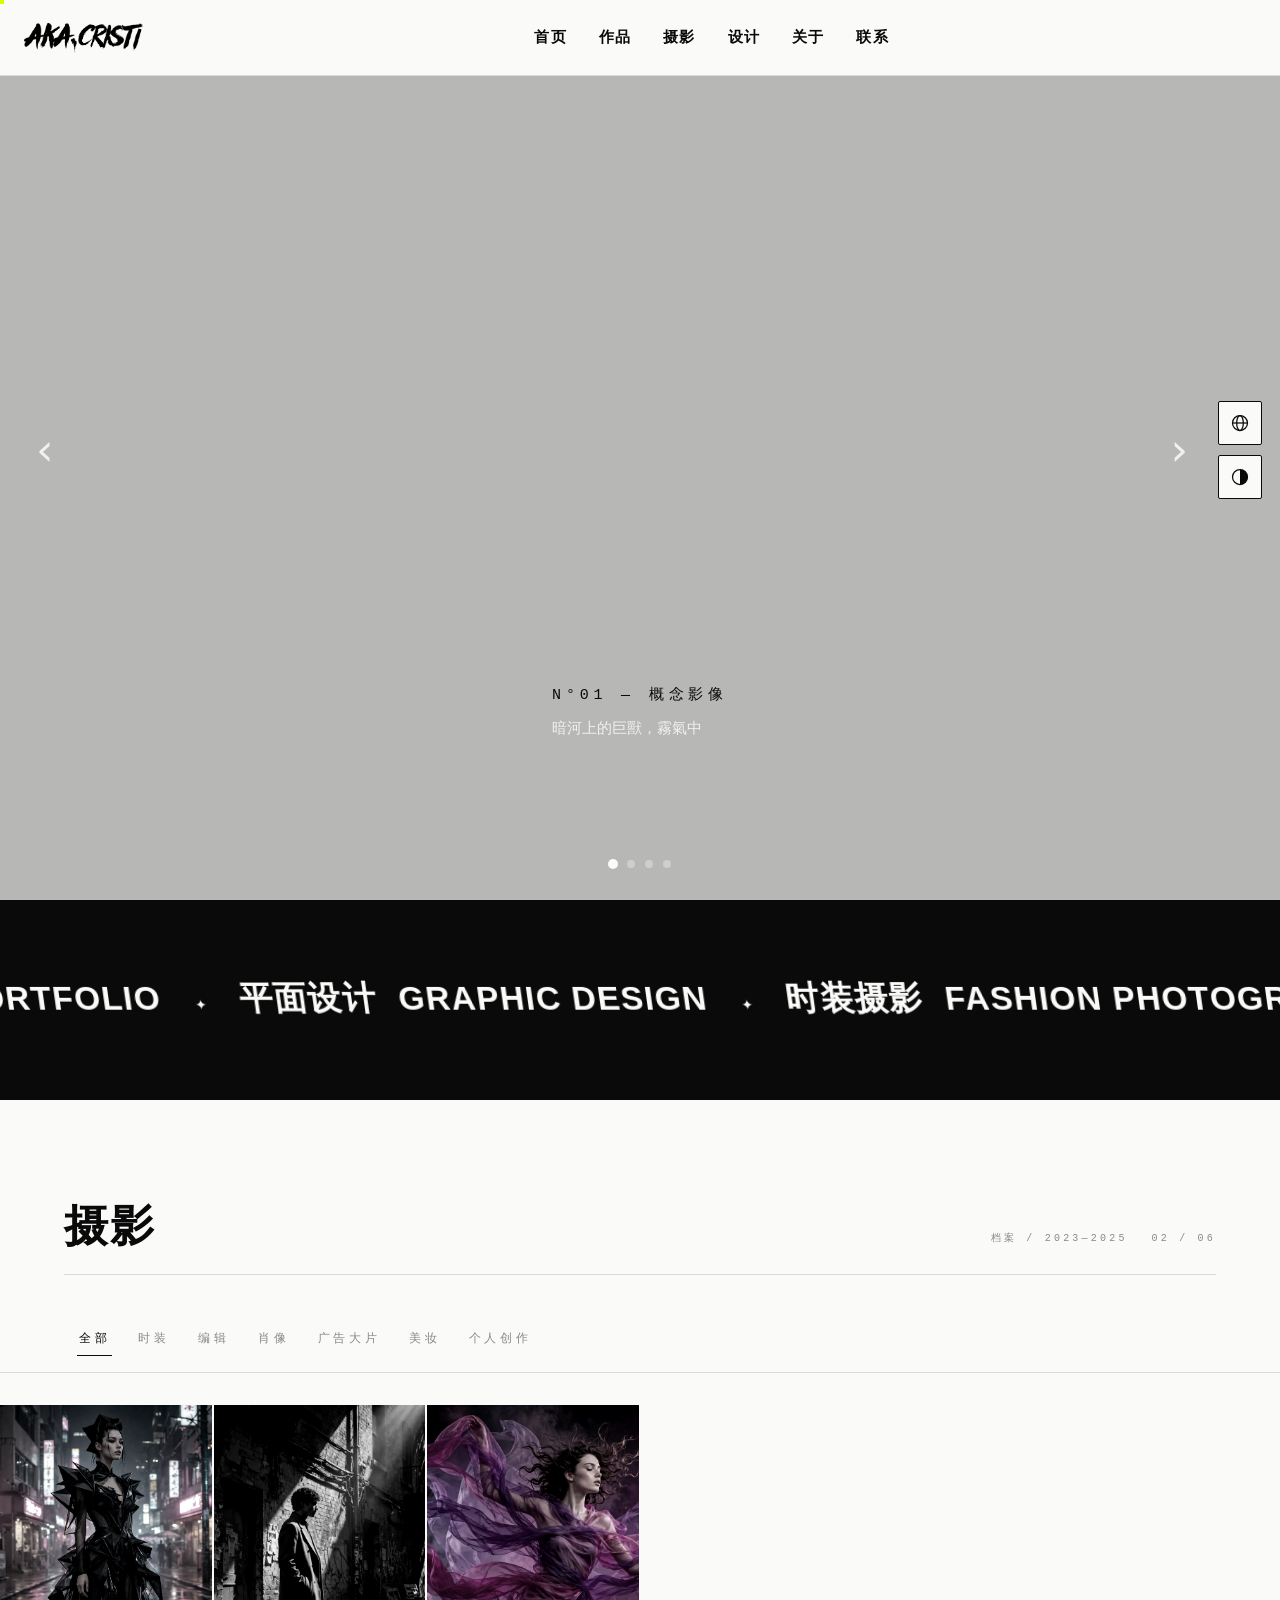
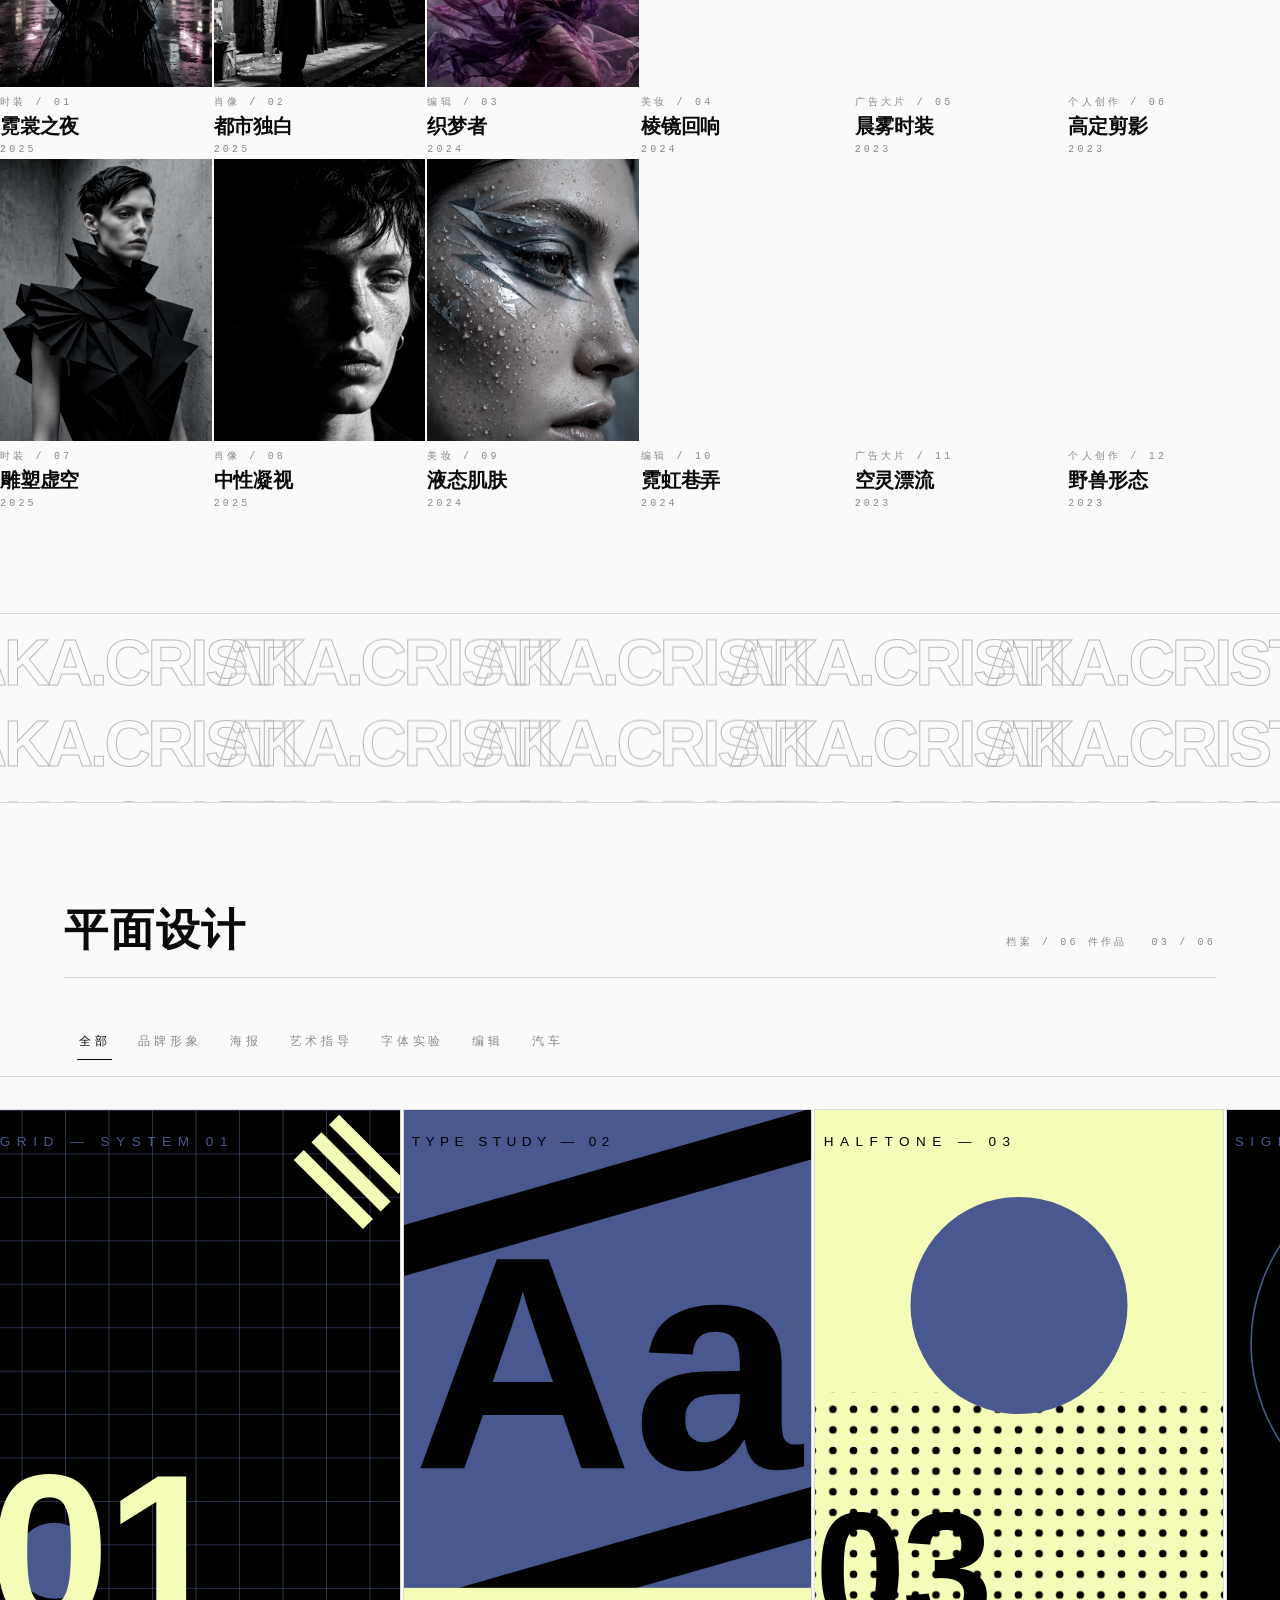
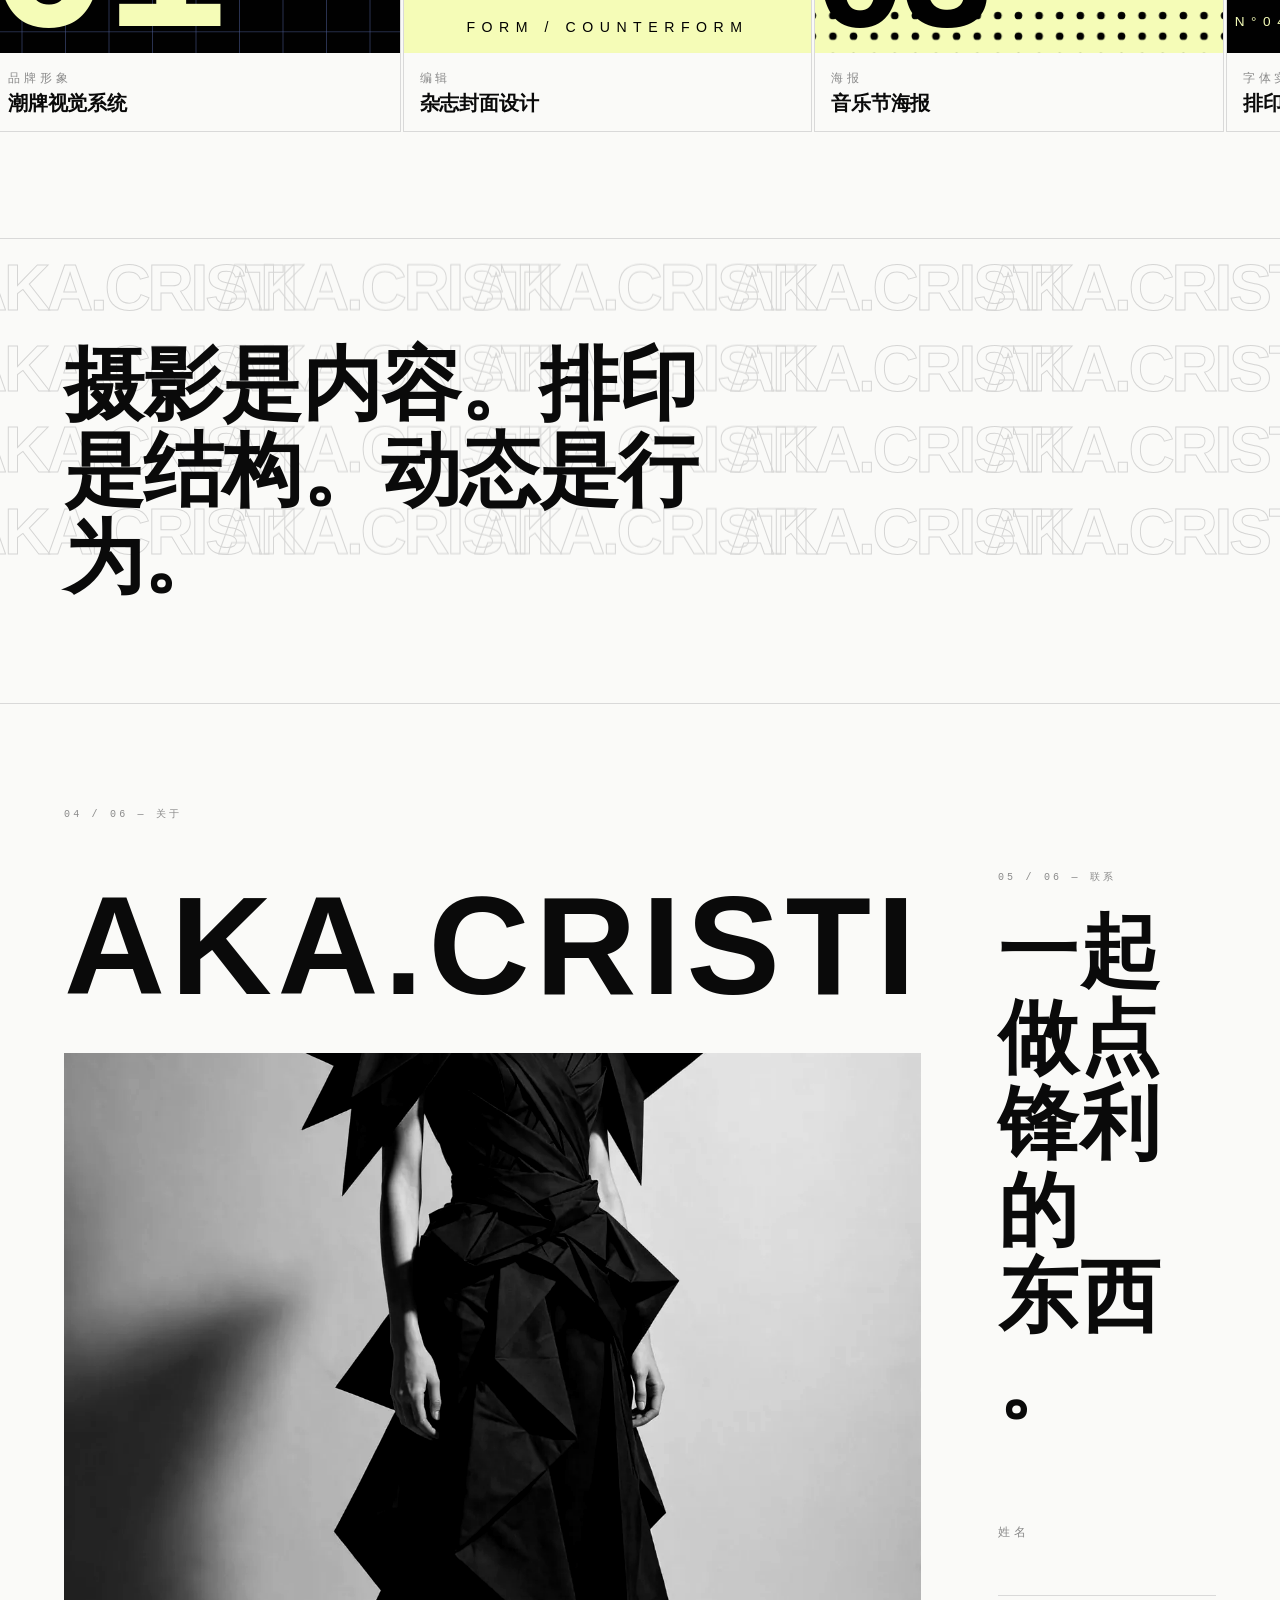
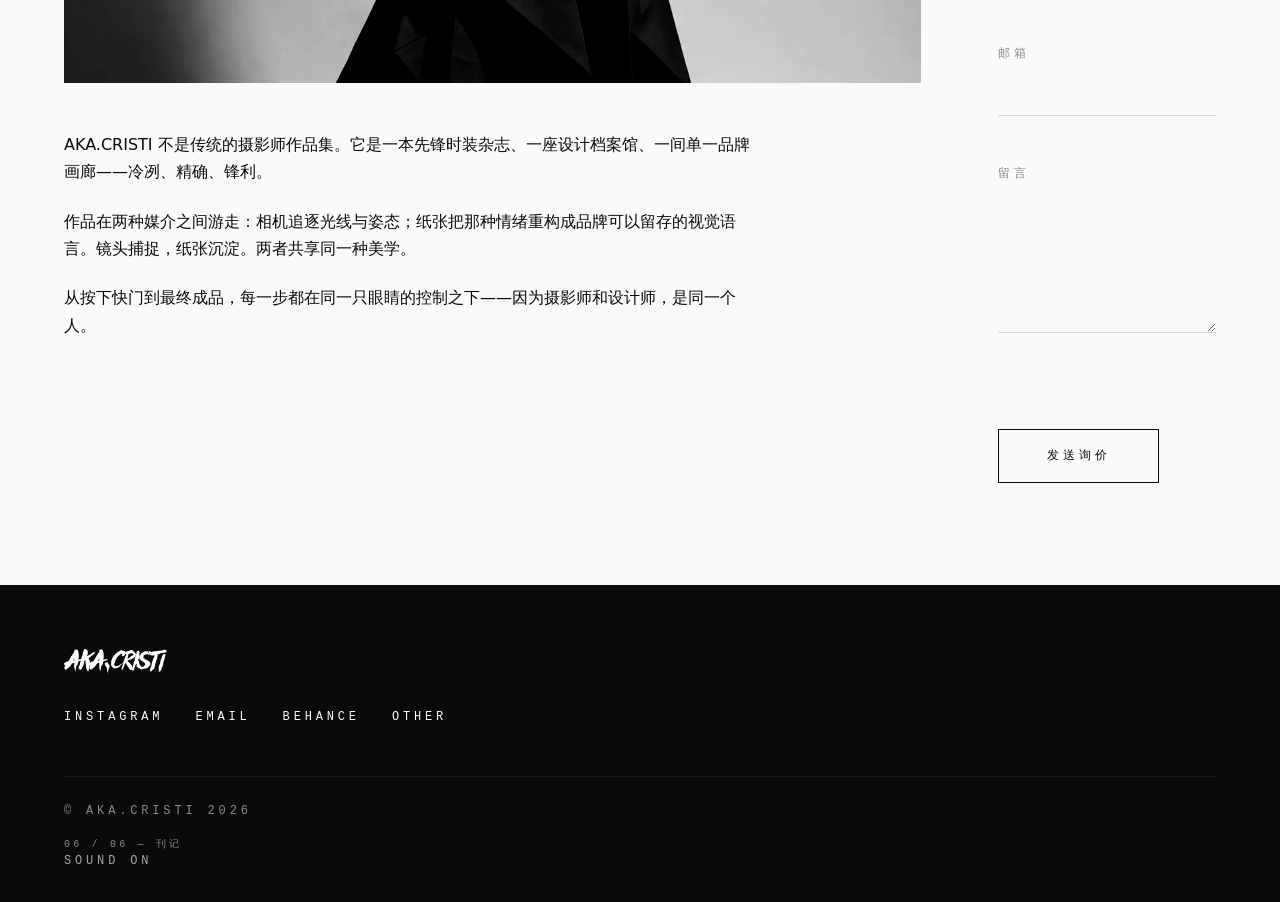
==== commit 48bfa105: "v2.9.26: Hero Video重做-暗底遮罩3s/字母散開1.5s/全片+滑鼠視差" ====
--- a/index.html
+++ b/index.html
@@ -11,19 +11,19 @@
   <meta property="og:title" content="AKA.CRISTI">
   <meta property="og:description" content="Cold / Precise / Editorial / Expensive / Sharp.">
   <title>AKA.CRISTI</title>
-  <link rel="icon" type="image/png" href="assets/logo/favicon-180.png?v=2.9.25">
-  <link rel="apple-touch-icon" href="assets/logo/favicon-180.png?v=2.9.25">
-  <link rel="preload" as="image" type="image/webp" href="assets/img/photo-01.webp?v=2.9.25">
-  <link rel="stylesheet" href="css/tokens.css?v=2.9.25">
-  <link rel="stylesheet" href="css/cursor.css?v=2.9.25">
-  <link rel="stylesheet" href="css/base.css?v=2.9.25">
-  <link rel="stylesheet" href="css/layout.css?v=2.9.25">
-  <link rel="stylesheet" href="css/carousel.css?v=2.9.25">
-  <link rel="stylesheet" href="css/marquee.css?v=2.9.25">
-  <link rel="stylesheet" href="css/effects.css?v=2.9.25">
-  <link rel="stylesheet" href="css/pages.css?v=2.9.25">
-  <link rel="stylesheet" href="css/motion.css?v=2.9.25">
-  <link rel="stylesheet" href="css/transition.css?v=2.9.25">
+  <link rel="icon" type="image/png" href="assets/logo/favicon-180.png?v=2.9.26">
+  <link rel="apple-touch-icon" href="assets/logo/favicon-180.png?v=2.9.26">
+  <link rel="preload" as="image" type="image/webp" href="assets/img/photo-01.webp?v=2.9.26">
+  <link rel="stylesheet" href="css/tokens.css?v=2.9.26">
+  <link rel="stylesheet" href="css/cursor.css?v=2.9.26">
+  <link rel="stylesheet" href="css/base.css?v=2.9.26">
+  <link rel="stylesheet" href="css/layout.css?v=2.9.26">
+  <link rel="stylesheet" href="css/carousel.css?v=2.9.26">
+  <link rel="stylesheet" href="css/marquee.css?v=2.9.26">
+  <link rel="stylesheet" href="css/effects.css?v=2.9.26">
+  <link rel="stylesheet" href="css/pages.css?v=2.9.26">
+  <link rel="stylesheet" href="css/motion.css?v=2.9.26">
+  <link rel="stylesheet" href="css/transition.css?v=2.9.26">
 </head>
 <body>
 
@@ -32,8 +32,8 @@
     <div class="header-inner">
       <a class="brand" href="#top" data-js="brand" aria-label="AKA.CRISTI — top">
         <picture class="brand-logo is-paint">
-          <source type="image/webp" srcset="assets/logo/aka-cristi-black.webp?v=2.9.25">
-          <img src="assets/logo/aka-cristi-black.png?v=2.9.25" alt="AKA.CRISTI">
+          <source type="image/webp" srcset="assets/logo/aka-cristi-black.webp?v=2.9.26">
+          <img src="assets/logo/aka-cristi-black.png?v=2.9.26" alt="AKA.CRISTI">
         </picture>
       </a>
       <nav class="site-nav" data-js="site-nav" aria-label="Primary">
@@ -59,8 +59,8 @@
   <div class="mobile-menu" data-js="mobile-menu" aria-hidden="true">
     <div class="mobile-menu-top">
       <picture class="brand-logo brand-logo--sm">
-          <source type="image/webp" srcset="assets/logo/aka-cristi-black.webp?v=2.9.25">
-          <img src="assets/logo/aka-cristi-black.png?v=2.9.25" alt="AKA.CRISTI">
+          <source type="image/webp" srcset="assets/logo/aka-cristi-black.webp?v=2.9.26">
+          <img src="assets/logo/aka-cristi-black.png?v=2.9.26" alt="AKA.CRISTI">
         </picture>
       <button class="menu-close" type="button" data-js="menu-close" data-i18n="nav.close">Close</button>
     </div>
@@ -207,8 +207,8 @@
           <div class="about-contact-left" data-js="reveal">
             <h2 class="about-word">AKA.CRISTI</h2>
             <picture>
-              <source type="image/webp" srcset="assets/img/bw-01.webp?v=2.9.25">
-              <img class="about-hero-img" src="assets/img/bw-01.jpg?v=2.9.25" alt="AKA.CRISTI — HAUTE SILHOUETTE — PERSONAL" loading="lazy" decoding="async">
+              <source type="image/webp" srcset="assets/img/bw-01.webp?v=2.9.26">
+              <img class="about-hero-img" src="assets/img/bw-01.jpg?v=2.9.26" alt="AKA.CRISTI — HAUTE SILHOUETTE — PERSONAL" loading="lazy" decoding="async">
             </picture>
             <div class="about-long measure">
               <p data-i18n="about.p1">AKA.CRISTI is not a traditional photographer portfolio. It is an avant-garde fashion magazine, a design archive, and a single-brand gallery — cold, precise, and sharp.</p>
@@ -248,8 +248,8 @@
     <div class="container">
       <a class="footer-brand" href="#top" aria-label="AKA.CRISTI — top">
         <picture class="brand-logo brand-logo--footer">
-          <source type="image/webp" srcset="assets/logo/aka-cristi-white.webp?v=2.9.25">
-          <img src="assets/logo/aka-cristi-white.png?v=2.9.25" alt="AKA.CRISTI">
+          <source type="image/webp" srcset="assets/logo/aka-cristi-white.webp?v=2.9.26">
+          <img src="assets/logo/aka-cristi-white.png?v=2.9.26" alt="AKA.CRISTI">
         </picture>
       </a>
       <nav class="footer-links" aria-label="Social">
@@ -264,16 +264,16 @@
     </div>
   </footer>
 
-  <script src="js/data.js?v=2.9.25"></script>
-  <script src="js/i18n.js?v=2.9.25"></script>
-  <script src="js/theme.js?v=2.9.25"></script>
-  <script src="js/cursor.js?v=2.9.25"></script>
-  <script src="js/carousel.js?v=2.9.25"></script>
-  <script src="js/marquee.js?v=2.9.25"></script>
-  <script src="js/effects.js?v=2.9.25"></script>
-  <script src="js/main.js?v=2.9.25"></script>
-  <script src="js/transition.js?v=2.9.25"></script>
-  <script src="js/sound.js?v=2.9.25"></script>
+  <script src="js/data.js?v=2.9.26"></script>
+  <script src="js/i18n.js?v=2.9.26"></script>
+  <script src="js/theme.js?v=2.9.26"></script>
+  <script src="js/cursor.js?v=2.9.26"></script>
+  <script src="js/carousel.js?v=2.9.26"></script>
+  <script src="js/marquee.js?v=2.9.26"></script>
+  <script src="js/effects.js?v=2.9.26"></script>
+  <script src="js/main.js?v=2.9.26"></script>
+  <script src="js/transition.js?v=2.9.26"></script>
+  <script src="js/sound.js?v=2.9.26"></script>
   <script>
     /* ============================================================
      * v2.8 index.html 内联：about-contact 合并模块的留言表单
--- a/css/carousel.css
+++ b/css/carousel.css
@@ -244,31 +244,61 @@
   position: absolute;
   inset: 0;
 }
-/* v2.9.24: 雙層 — 打字機打完關遮罩 */
-.carousel-slide.text-mask-slide .full-video {
+/* v2.9.26: Hero Video — 深色底 + 文字遮罩 + 字母散開 + Parallax */
+.carousel-slide.hero-video {
+  background: #0A0A0A;
+}
+.carousel-slide.hero-video .carousel-media {
+  position: absolute;
+  inset: 0;
+}
+.carousel-slide.hero-video .mask-bg {
+  position: absolute;
+  inset: 0;
+  background: #0A0A0A;
+  z-index: 0;
+}
+.carousel-slide.hero-video .full-video {
   position: absolute;
   inset: 0;
   width: 100%;
   height: 100%;
   object-fit: cover;
   opacity: 0;
-  transition: opacity 800ms ease;
+  transition: opacity 1s ease;
   z-index: 1;
 }
-.carousel-slide.text-mask-slide.mask-off .full-video {
+.carousel-slide.hero-video.mask-off .full-video {
   opacity: 1;
 }
-.carousel-slide.text-mask-slide .mask-svg {
-  position: absolute;
-  inset: 0;
-  width: 100%;
-  height: 100%;
+.carousel-slide.hero-video .mask-parallax {
+  position: absolute;
+  inset: -30px;
   z-index: 2;
-  transition: opacity 500ms ease;
-}
-.carousel-slide.text-mask-slide.mask-off .mask-svg {
+  will-change: transform;
+}
+.carousel-slide.hero-video .mask-svg {
+  width: 100%;
+  height: 100%;
+  display: block;
+  transition: opacity 1s ease;
+}
+.carousel-slide.hero-video.mask-off .mask-svg {
   opacity: 0;
   pointer-events: none;
+}
+.carousel-slide.hero-video.scatter .river-letter {
+  animation: heroScatter 1.5s cubic-bezier(0.2, 0.8, 0.2, 1) forwards;
+}
+@keyframes heroScatter {
+  0% { transform: translate(0, 0) rotate(0deg); opacity: 1; filter: blur(0px); }
+  100% { transform: translate(var(--dx), var(--dy)) rotate(var(--r)); opacity: 0; filter: blur(12px); }
+}
+.carousel-slide.hero-video .carousel-caption h2 { display: none; }
+.carousel-slide.hero-video .carousel-caption {
+  left: 50%; right: auto; top: auto; bottom: var(--space-6);
+  transform: translateX(-50%); text-align: center;
+  color: #FAFAF8; max-width: 720px; z-index: 3;
 }
 .carousel-slide.text-mask-slide .carousel-caption h2 {
   display: none; /* 標題已在 mask 形狀中 */
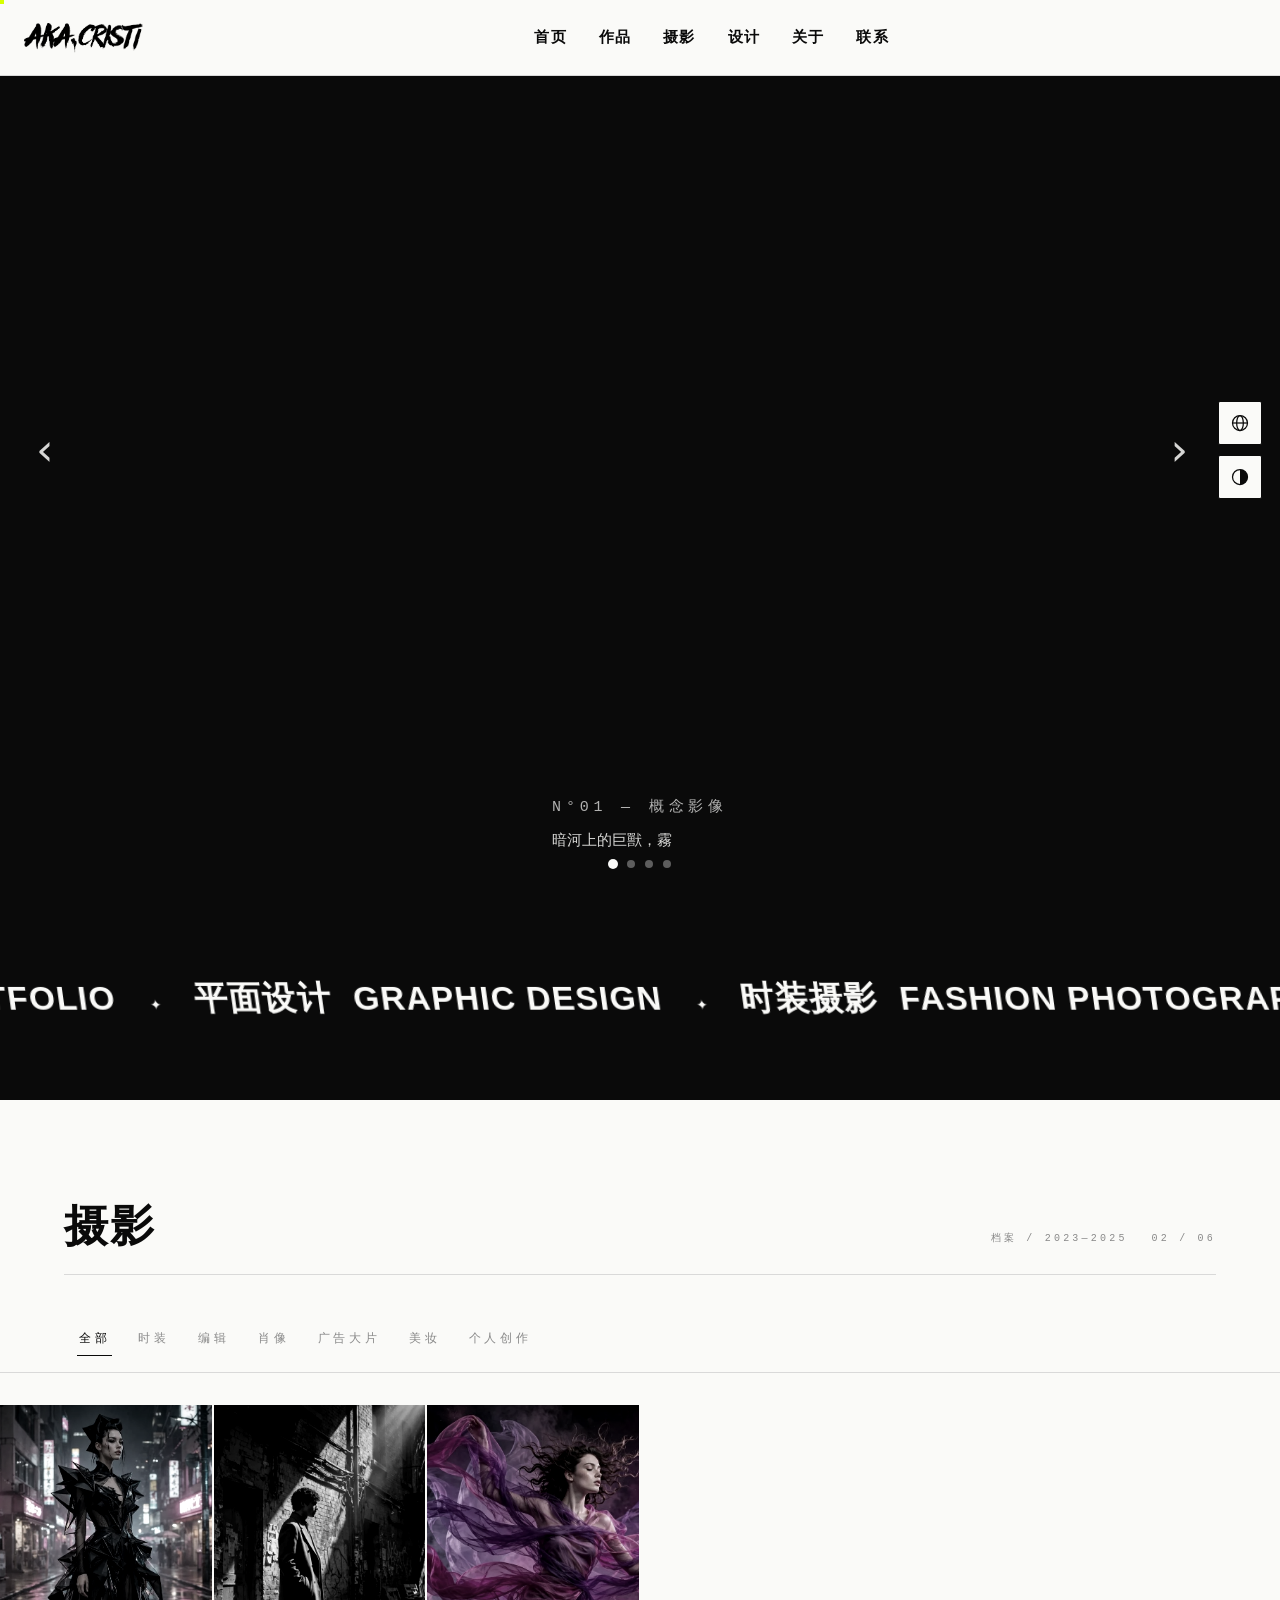
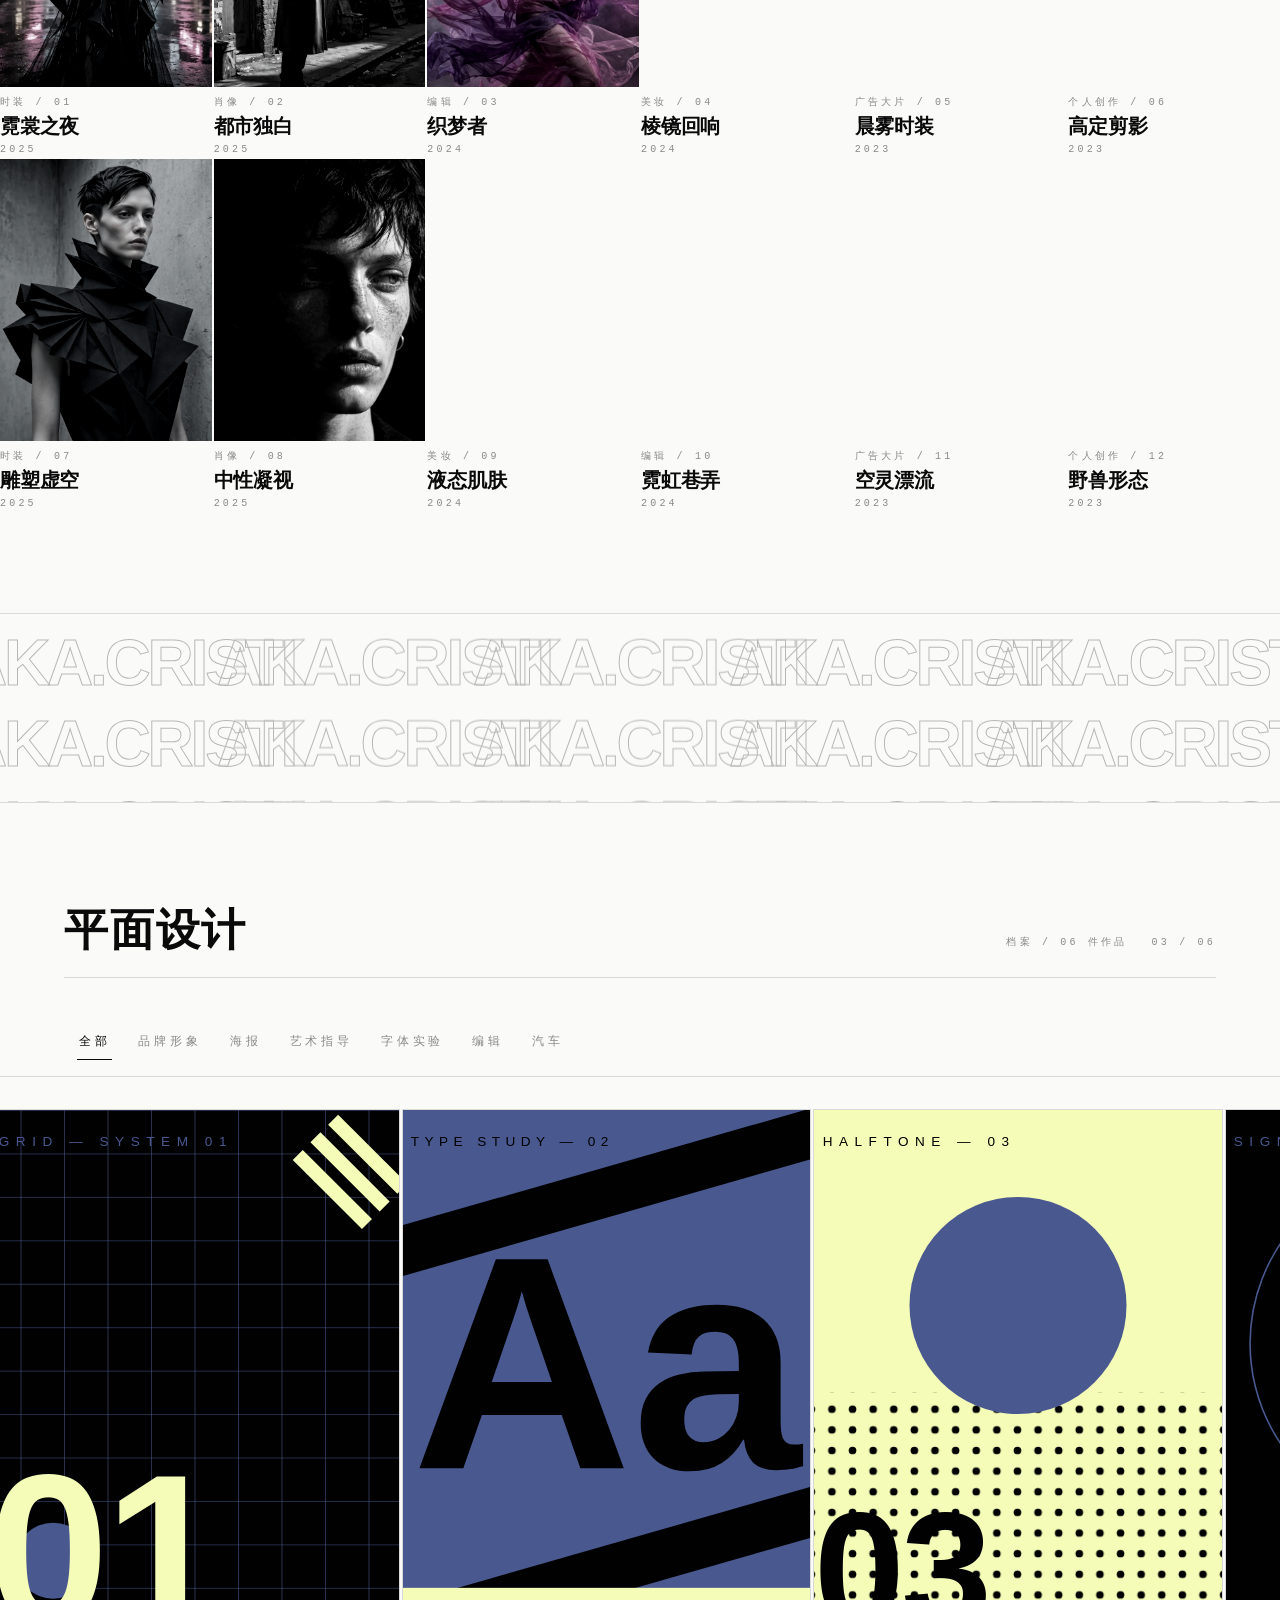
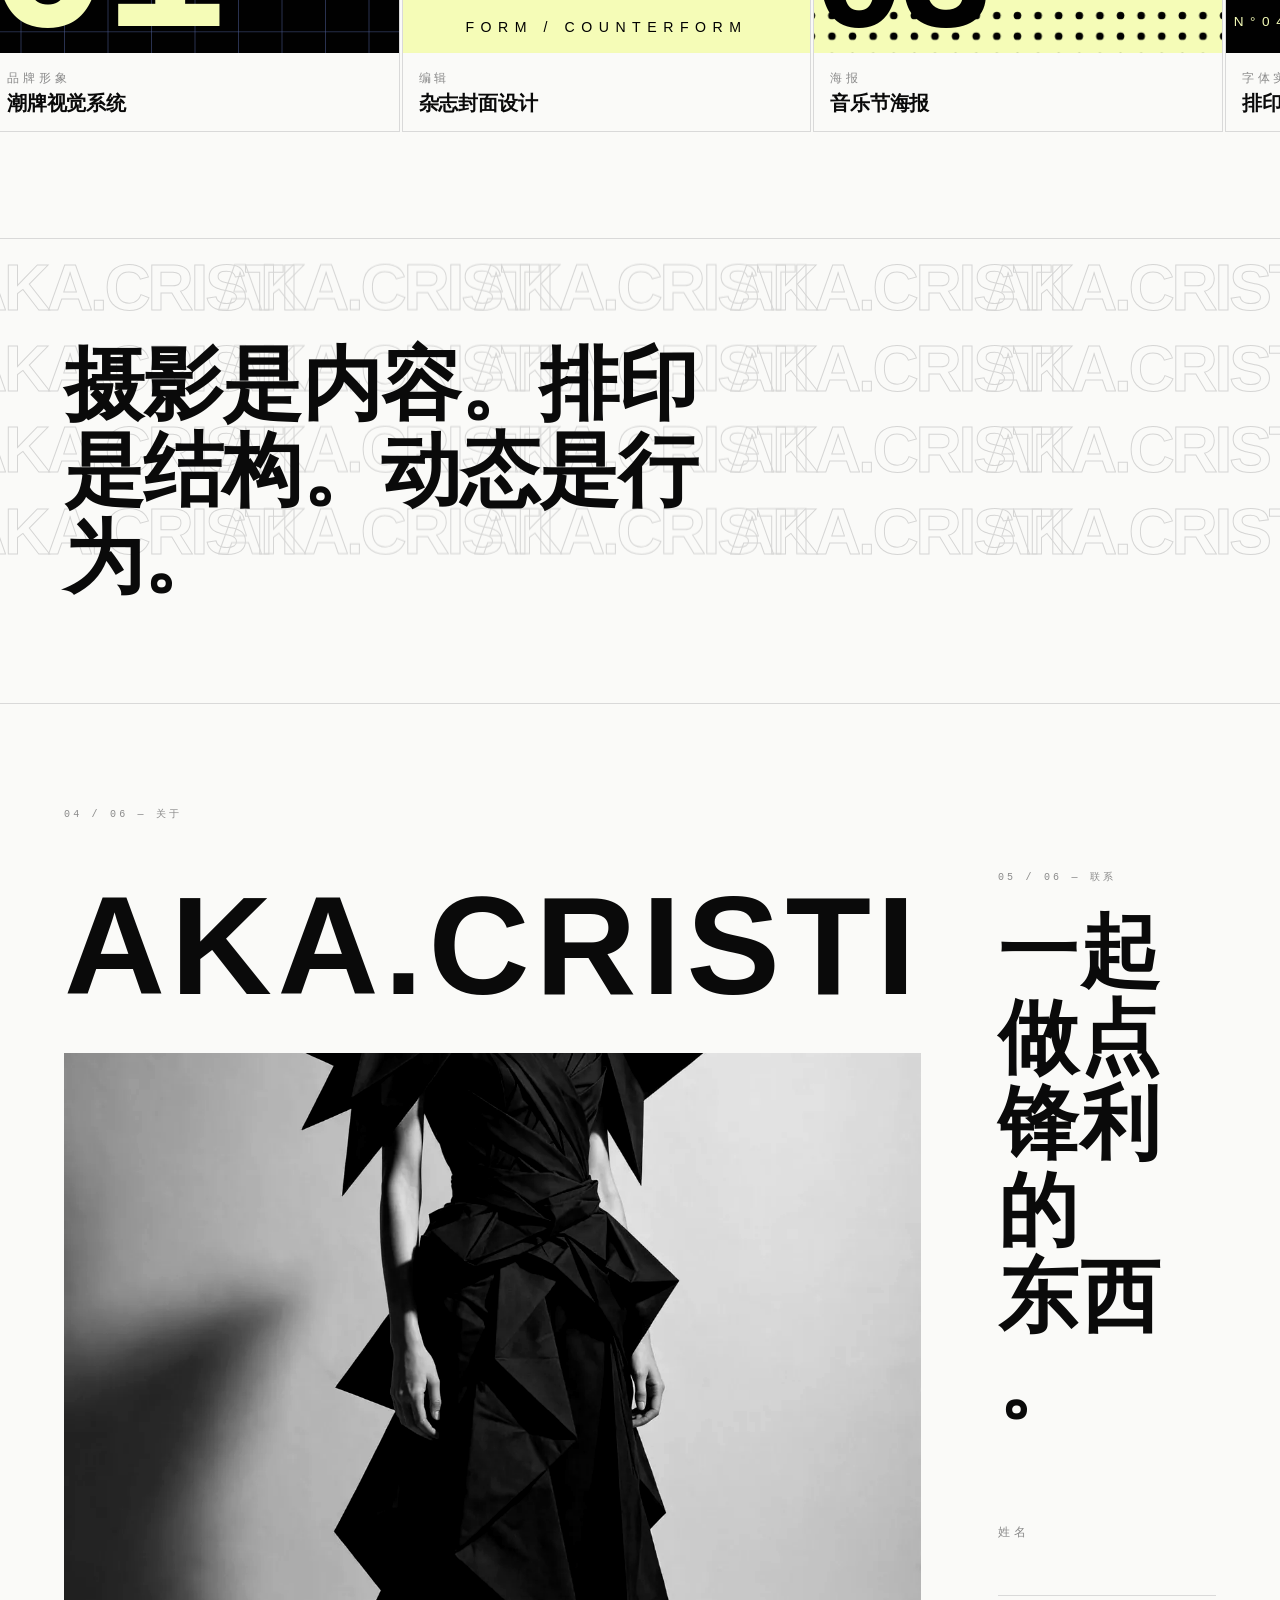
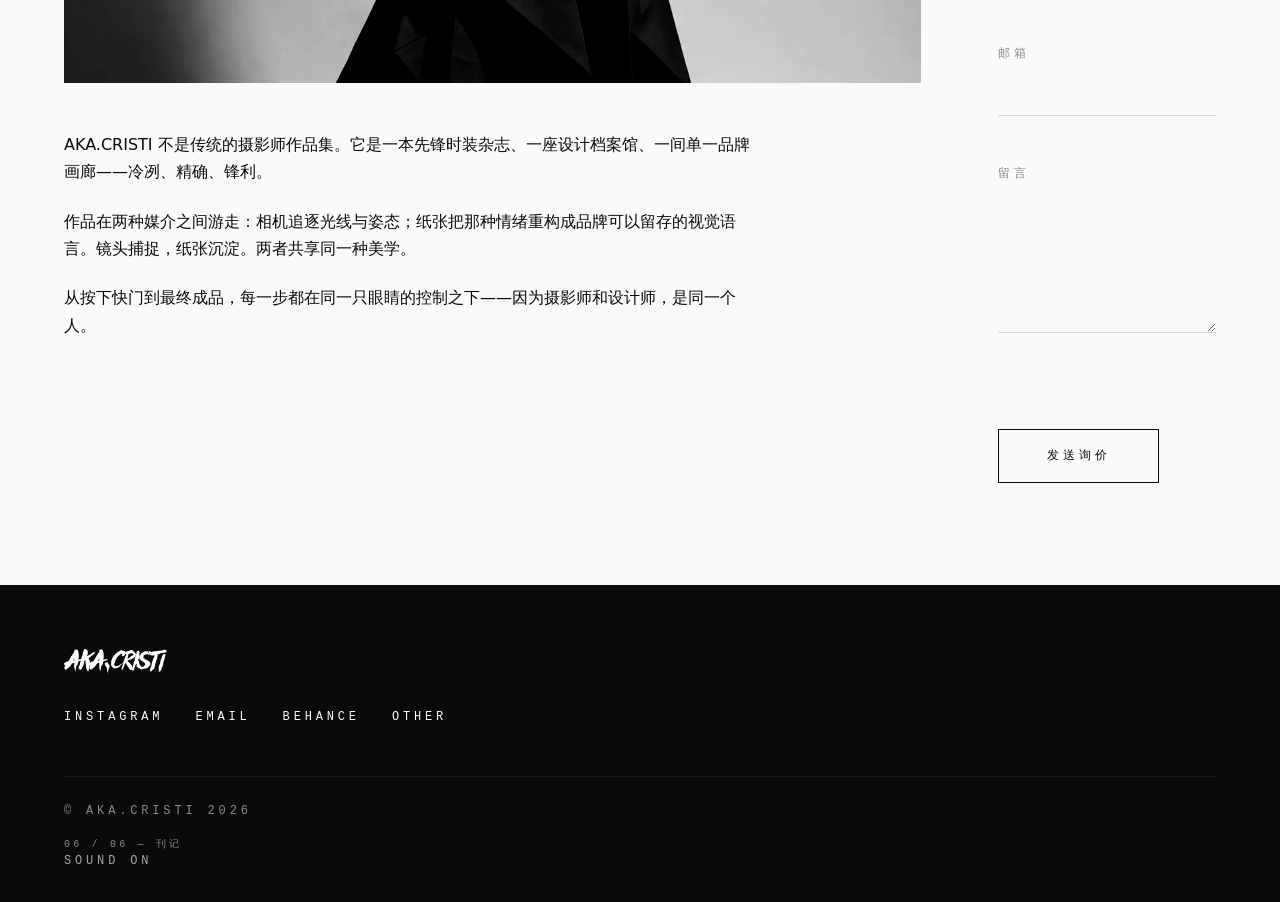
==== commit f8f708a5: "v2.9.27: 修復-第一屏Hero Video真正寫入(暗底遮罩/散開/parallax)" ====
--- a/index.html
+++ b/index.html
@@ -11,19 +11,19 @@
   <meta property="og:title" content="AKA.CRISTI">
   <meta property="og:description" content="Cold / Precise / Editorial / Expensive / Sharp.">
   <title>AKA.CRISTI</title>
-  <link rel="icon" type="image/png" href="assets/logo/favicon-180.png?v=2.9.26">
-  <link rel="apple-touch-icon" href="assets/logo/favicon-180.png?v=2.9.26">
-  <link rel="preload" as="image" type="image/webp" href="assets/img/photo-01.webp?v=2.9.26">
-  <link rel="stylesheet" href="css/tokens.css?v=2.9.26">
-  <link rel="stylesheet" href="css/cursor.css?v=2.9.26">
-  <link rel="stylesheet" href="css/base.css?v=2.9.26">
-  <link rel="stylesheet" href="css/layout.css?v=2.9.26">
-  <link rel="stylesheet" href="css/carousel.css?v=2.9.26">
-  <link rel="stylesheet" href="css/marquee.css?v=2.9.26">
-  <link rel="stylesheet" href="css/effects.css?v=2.9.26">
-  <link rel="stylesheet" href="css/pages.css?v=2.9.26">
-  <link rel="stylesheet" href="css/motion.css?v=2.9.26">
-  <link rel="stylesheet" href="css/transition.css?v=2.9.26">
+  <link rel="icon" type="image/png" href="assets/logo/favicon-180.png?v=2.9.27">
+  <link rel="apple-touch-icon" href="assets/logo/favicon-180.png?v=2.9.27">
+  <link rel="preload" as="image" type="image/webp" href="assets/img/photo-01.webp?v=2.9.27">
+  <link rel="stylesheet" href="css/tokens.css?v=2.9.27">
+  <link rel="stylesheet" href="css/cursor.css?v=2.9.27">
+  <link rel="stylesheet" href="css/base.css?v=2.9.27">
+  <link rel="stylesheet" href="css/layout.css?v=2.9.27">
+  <link rel="stylesheet" href="css/carousel.css?v=2.9.27">
+  <link rel="stylesheet" href="css/marquee.css?v=2.9.27">
+  <link rel="stylesheet" href="css/effects.css?v=2.9.27">
+  <link rel="stylesheet" href="css/pages.css?v=2.9.27">
+  <link rel="stylesheet" href="css/motion.css?v=2.9.27">
+  <link rel="stylesheet" href="css/transition.css?v=2.9.27">
 </head>
 <body>
 
@@ -32,8 +32,8 @@
     <div class="header-inner">
       <a class="brand" href="#top" data-js="brand" aria-label="AKA.CRISTI — top">
         <picture class="brand-logo is-paint">
-          <source type="image/webp" srcset="assets/logo/aka-cristi-black.webp?v=2.9.26">
-          <img src="assets/logo/aka-cristi-black.png?v=2.9.26" alt="AKA.CRISTI">
+          <source type="image/webp" srcset="assets/logo/aka-cristi-black.webp?v=2.9.27">
+          <img src="assets/logo/aka-cristi-black.png?v=2.9.27" alt="AKA.CRISTI">
         </picture>
       </a>
       <nav class="site-nav" data-js="site-nav" aria-label="Primary">
@@ -59,8 +59,8 @@
   <div class="mobile-menu" data-js="mobile-menu" aria-hidden="true">
     <div class="mobile-menu-top">
       <picture class="brand-logo brand-logo--sm">
-          <source type="image/webp" srcset="assets/logo/aka-cristi-black.webp?v=2.9.26">
-          <img src="assets/logo/aka-cristi-black.png?v=2.9.26" alt="AKA.CRISTI">
+          <source type="image/webp" srcset="assets/logo/aka-cristi-black.webp?v=2.9.27">
+          <img src="assets/logo/aka-cristi-black.png?v=2.9.27" alt="AKA.CRISTI">
         </picture>
       <button class="menu-close" type="button" data-js="menu-close" data-i18n="nav.close">Close</button>
     </div>
@@ -79,8 +79,24 @@
     <section class="carousel" data-js="carousel" aria-roledescription="carousel" aria-label="AKA.CRISTI — featured works">
       <div class="carousel-pin">
       <ul class="carousel-slides">
-        <li class="carousel-slide text-mask-slide" data-dir="right">
-          <div class="carousel-media"><video src="assets/video/river-leviathan.mp4" muted loop playsinline preload="metadata" aria-label="RIVER LEVIATHAN"></video></div>
+        <li class="carousel-slide hero-video" data-dir="right">
+          <div class="carousel-media">
+            <div class="mask-bg"></div>
+            <video class="full-video" src="assets/video/river-leviathan.mp4" muted loop playsinline preload="metadata" aria-label="RIVER LEVIATHAN"></video>
+            <div class="mask-parallax">
+              <svg class="mask-svg" viewBox="0 0 1200 800" preserveAspectRatio="xMidYMid slice" aria-hidden="true">
+                <defs>
+                  <clipPath id="river-clip">
+                    <text x="600" y="340" text-anchor="middle" font-family="Arial Black, Arial, Helvetica, sans-serif" font-weight="900" font-size="175" data-line="0"></text>
+                    <text x="600" y="530" text-anchor="middle" font-family="Arial Black, Arial, Helvetica, sans-serif" font-weight="900" font-size="175" data-line="1"></text>
+                  </clipPath>
+                </defs>
+                <foreignObject x="0" y="0" width="1200" height="800" clip-path="url(#river-clip)">
+                  <video src="assets/video/river-leviathan.mp4" muted loop playsinline preload="metadata" style="width:1200px;height:800px;object-fit:cover;display:block;filter:brightness(0.8)"></video>
+                </foreignObject>
+              </svg>
+            </div>
+          </div>
           <div class="carousel-caption pos-mr">
             <p class="micro">N°01 — 概念影像</p>
             <h2 data-i18n="hero.t1">RIVER LEVIATHAN</h2>
@@ -207,8 +223,8 @@
           <div class="about-contact-left" data-js="reveal">
             <h2 class="about-word">AKA.CRISTI</h2>
             <picture>
-              <source type="image/webp" srcset="assets/img/bw-01.webp?v=2.9.26">
-              <img class="about-hero-img" src="assets/img/bw-01.jpg?v=2.9.26" alt="AKA.CRISTI — HAUTE SILHOUETTE — PERSONAL" loading="lazy" decoding="async">
+              <source type="image/webp" srcset="assets/img/bw-01.webp?v=2.9.27">
+              <img class="about-hero-img" src="assets/img/bw-01.jpg?v=2.9.27" alt="AKA.CRISTI — HAUTE SILHOUETTE — PERSONAL" loading="lazy" decoding="async">
             </picture>
             <div class="about-long measure">
               <p data-i18n="about.p1">AKA.CRISTI is not a traditional photographer portfolio. It is an avant-garde fashion magazine, a design archive, and a single-brand gallery — cold, precise, and sharp.</p>
@@ -248,8 +264,8 @@
     <div class="container">
       <a class="footer-brand" href="#top" aria-label="AKA.CRISTI — top">
         <picture class="brand-logo brand-logo--footer">
-          <source type="image/webp" srcset="assets/logo/aka-cristi-white.webp?v=2.9.26">
-          <img src="assets/logo/aka-cristi-white.png?v=2.9.26" alt="AKA.CRISTI">
+          <source type="image/webp" srcset="assets/logo/aka-cristi-white.webp?v=2.9.27">
+          <img src="assets/logo/aka-cristi-white.png?v=2.9.27" alt="AKA.CRISTI">
         </picture>
       </a>
       <nav class="footer-links" aria-label="Social">
@@ -264,16 +280,16 @@
     </div>
   </footer>
 
-  <script src="js/data.js?v=2.9.26"></script>
-  <script src="js/i18n.js?v=2.9.26"></script>
-  <script src="js/theme.js?v=2.9.26"></script>
-  <script src="js/cursor.js?v=2.9.26"></script>
-  <script src="js/carousel.js?v=2.9.26"></script>
-  <script src="js/marquee.js?v=2.9.26"></script>
-  <script src="js/effects.js?v=2.9.26"></script>
-  <script src="js/main.js?v=2.9.26"></script>
-  <script src="js/transition.js?v=2.9.26"></script>
-  <script src="js/sound.js?v=2.9.26"></script>
+  <script src="js/data.js?v=2.9.27"></script>
+  <script src="js/i18n.js?v=2.9.27"></script>
+  <script src="js/theme.js?v=2.9.27"></script>
+  <script src="js/cursor.js?v=2.9.27"></script>
+  <script src="js/carousel.js?v=2.9.27"></script>
+  <script src="js/marquee.js?v=2.9.27"></script>
+  <script src="js/effects.js?v=2.9.27"></script>
+  <script src="js/main.js?v=2.9.27"></script>
+  <script src="js/transition.js?v=2.9.27"></script>
+  <script src="js/sound.js?v=2.9.27"></script>
   <script>
     /* ============================================================
      * v2.8 index.html 内联：about-contact 合并模块的留言表单
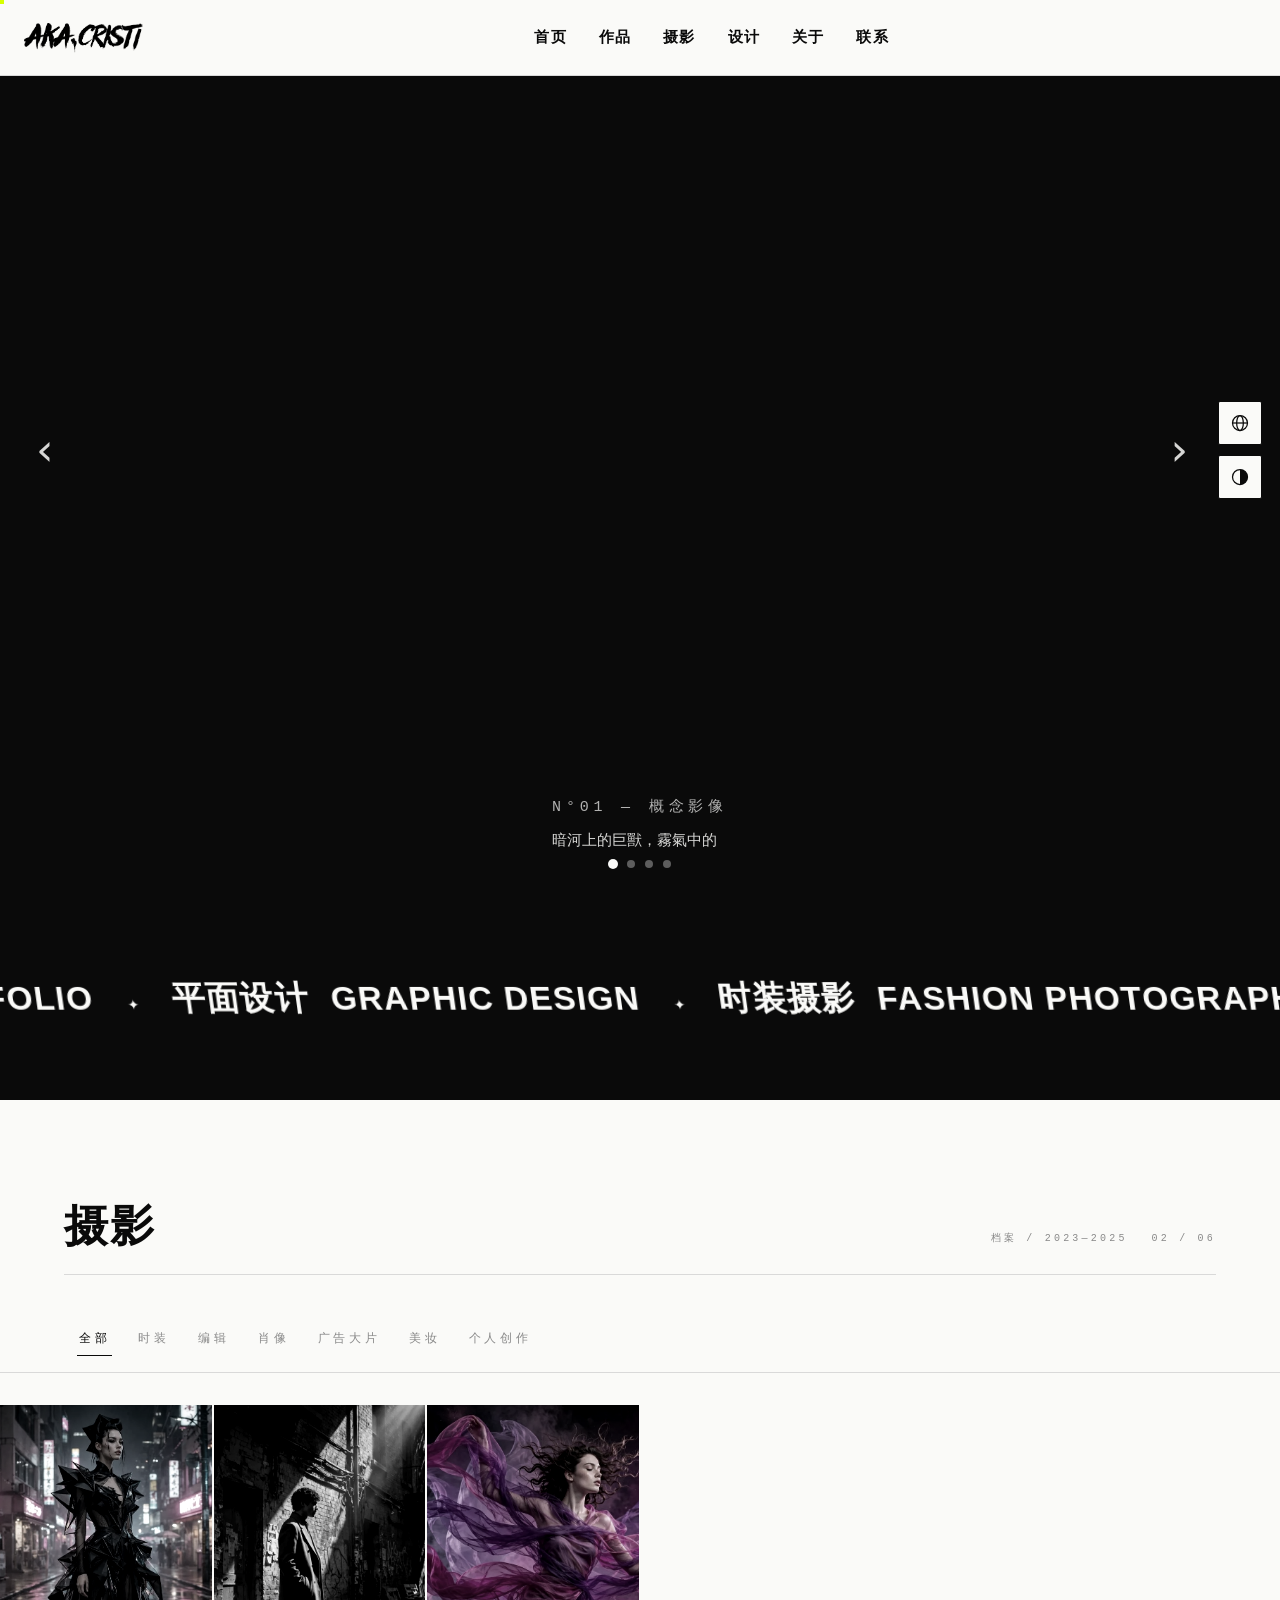
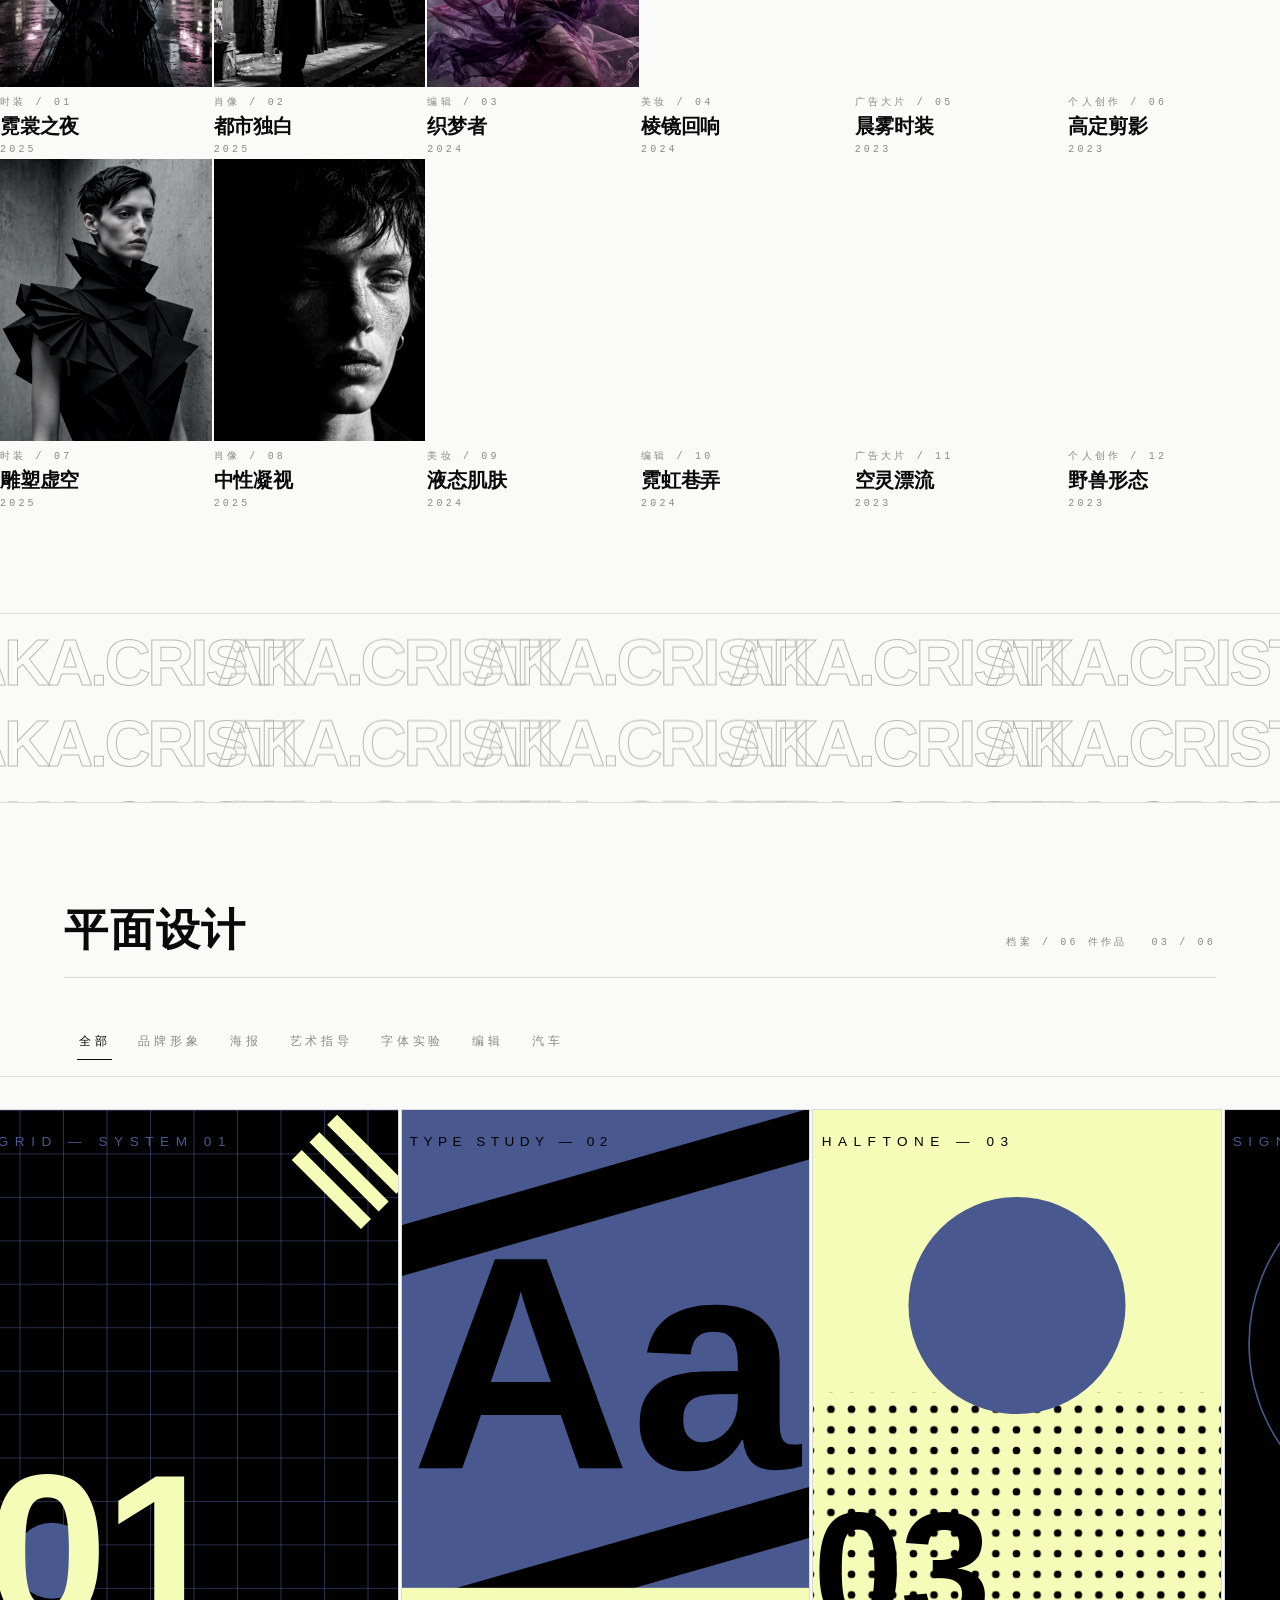
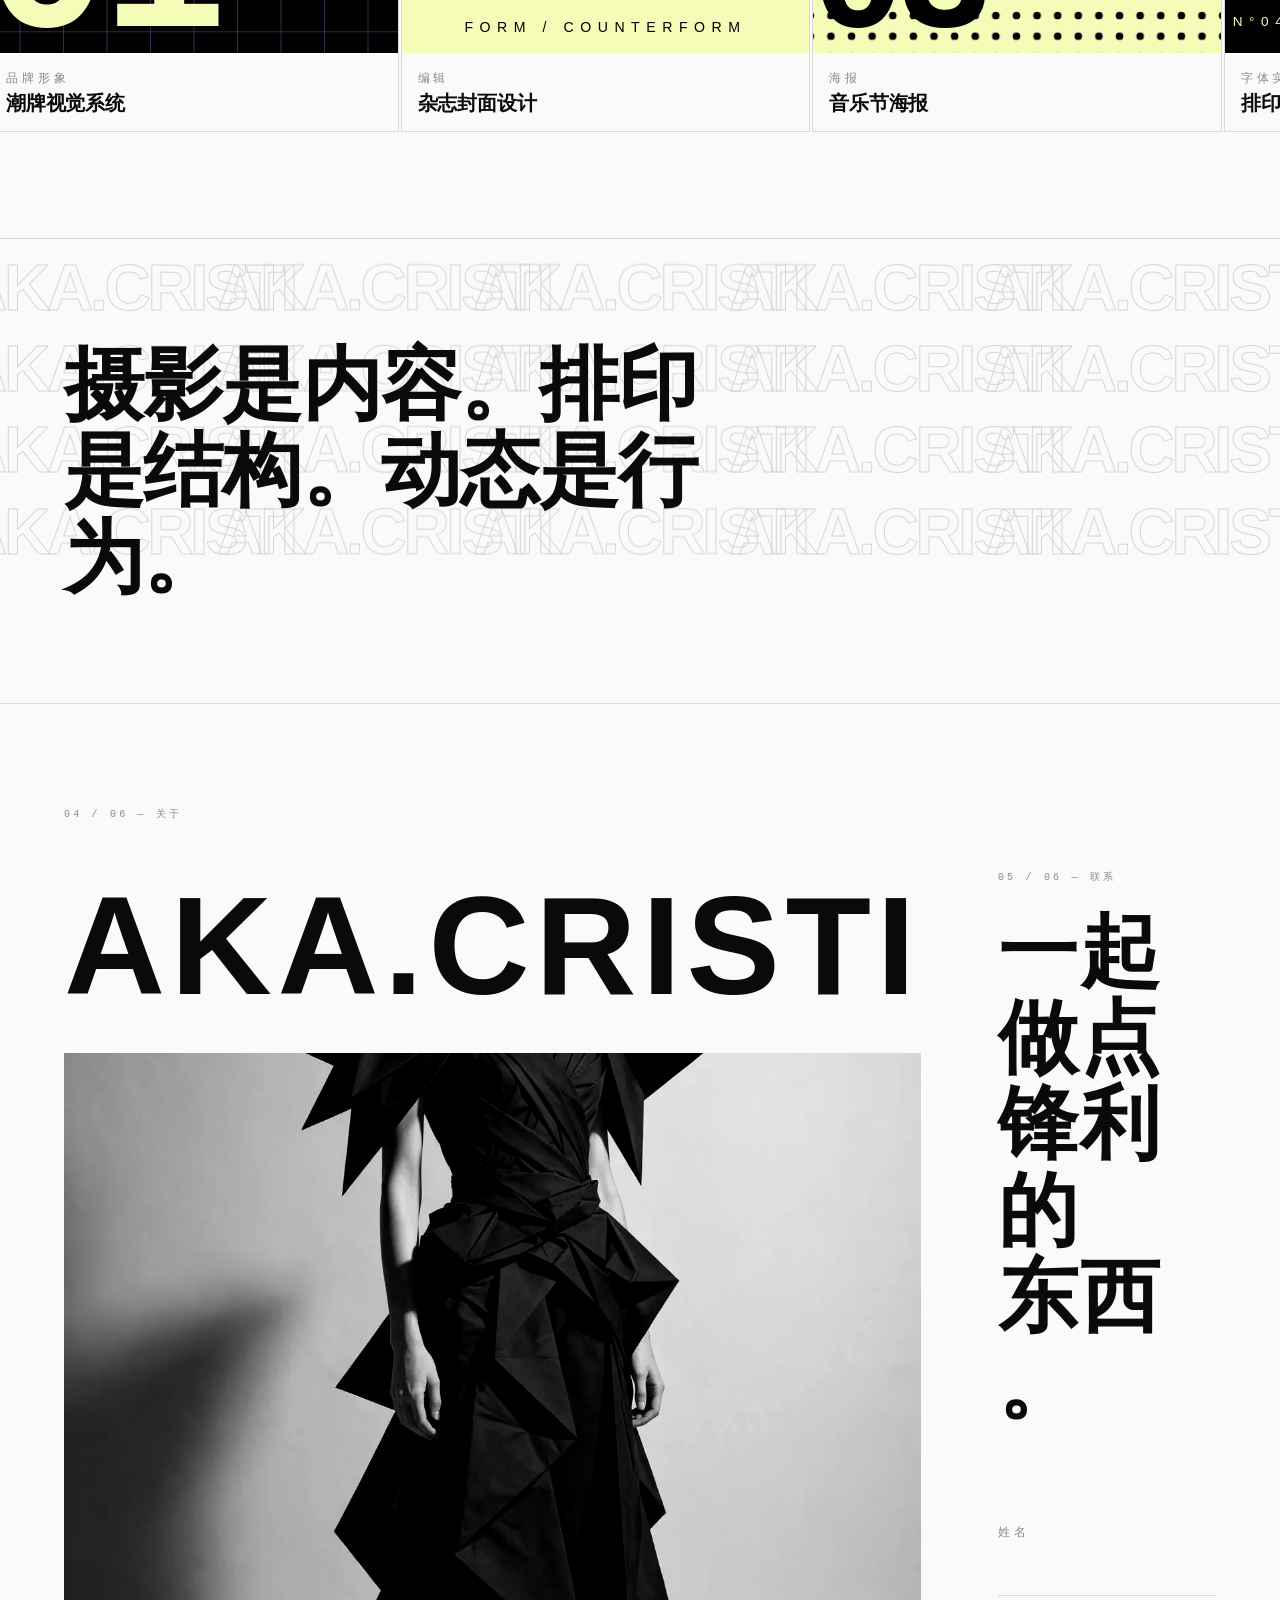
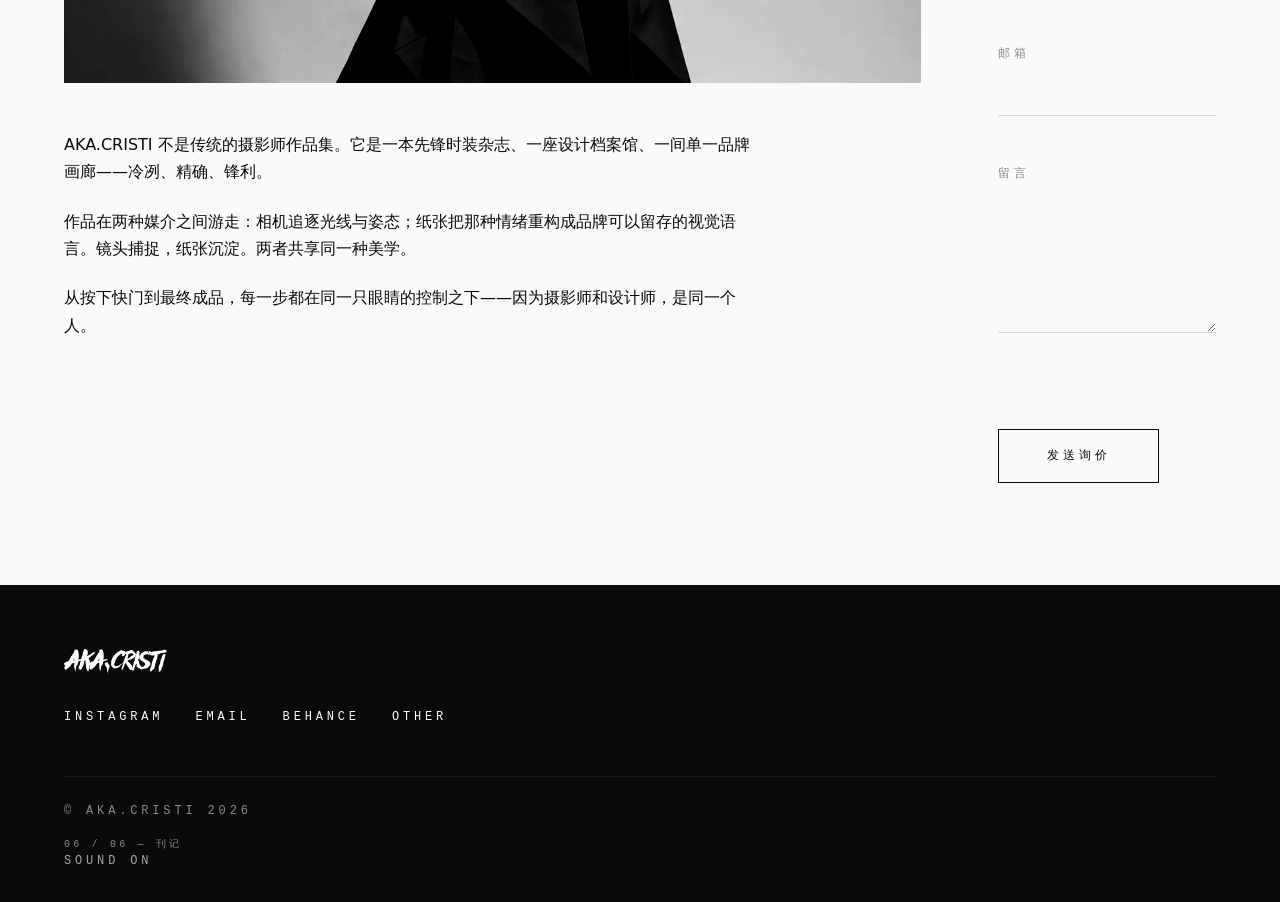
==== commit 2be08aa9: "v2.9.28: WAWA改回常駐文字遮罩(取消3秒關)" ====
--- a/index.html
+++ b/index.html
@@ -11,19 +11,19 @@
   <meta property="og:title" content="AKA.CRISTI">
   <meta property="og:description" content="Cold / Precise / Editorial / Expensive / Sharp.">
   <title>AKA.CRISTI</title>
-  <link rel="icon" type="image/png" href="assets/logo/favicon-180.png?v=2.9.27">
-  <link rel="apple-touch-icon" href="assets/logo/favicon-180.png?v=2.9.27">
-  <link rel="preload" as="image" type="image/webp" href="assets/img/photo-01.webp?v=2.9.27">
-  <link rel="stylesheet" href="css/tokens.css?v=2.9.27">
-  <link rel="stylesheet" href="css/cursor.css?v=2.9.27">
-  <link rel="stylesheet" href="css/base.css?v=2.9.27">
-  <link rel="stylesheet" href="css/layout.css?v=2.9.27">
-  <link rel="stylesheet" href="css/carousel.css?v=2.9.27">
-  <link rel="stylesheet" href="css/marquee.css?v=2.9.27">
-  <link rel="stylesheet" href="css/effects.css?v=2.9.27">
-  <link rel="stylesheet" href="css/pages.css?v=2.9.27">
-  <link rel="stylesheet" href="css/motion.css?v=2.9.27">
-  <link rel="stylesheet" href="css/transition.css?v=2.9.27">
+  <link rel="icon" type="image/png" href="assets/logo/favicon-180.png?v=2.9.28">
+  <link rel="apple-touch-icon" href="assets/logo/favicon-180.png?v=2.9.28">
+  <link rel="preload" as="image" type="image/webp" href="assets/img/photo-01.webp?v=2.9.28">
+  <link rel="stylesheet" href="css/tokens.css?v=2.9.28">
+  <link rel="stylesheet" href="css/cursor.css?v=2.9.28">
+  <link rel="stylesheet" href="css/base.css?v=2.9.28">
+  <link rel="stylesheet" href="css/layout.css?v=2.9.28">
+  <link rel="stylesheet" href="css/carousel.css?v=2.9.28">
+  <link rel="stylesheet" href="css/marquee.css?v=2.9.28">
+  <link rel="stylesheet" href="css/effects.css?v=2.9.28">
+  <link rel="stylesheet" href="css/pages.css?v=2.9.28">
+  <link rel="stylesheet" href="css/motion.css?v=2.9.28">
+  <link rel="stylesheet" href="css/transition.css?v=2.9.28">
 </head>
 <body>
 
@@ -32,8 +32,8 @@
     <div class="header-inner">
       <a class="brand" href="#top" data-js="brand" aria-label="AKA.CRISTI — top">
         <picture class="brand-logo is-paint">
-          <source type="image/webp" srcset="assets/logo/aka-cristi-black.webp?v=2.9.27">
-          <img src="assets/logo/aka-cristi-black.png?v=2.9.27" alt="AKA.CRISTI">
+          <source type="image/webp" srcset="assets/logo/aka-cristi-black.webp?v=2.9.28">
+          <img src="assets/logo/aka-cristi-black.png?v=2.9.28" alt="AKA.CRISTI">
         </picture>
       </a>
       <nav class="site-nav" data-js="site-nav" aria-label="Primary">
@@ -59,8 +59,8 @@
   <div class="mobile-menu" data-js="mobile-menu" aria-hidden="true">
     <div class="mobile-menu-top">
       <picture class="brand-logo brand-logo--sm">
-          <source type="image/webp" srcset="assets/logo/aka-cristi-black.webp?v=2.9.27">
-          <img src="assets/logo/aka-cristi-black.png?v=2.9.27" alt="AKA.CRISTI">
+          <source type="image/webp" srcset="assets/logo/aka-cristi-black.webp?v=2.9.28">
+          <img src="assets/logo/aka-cristi-black.png?v=2.9.28" alt="AKA.CRISTI">
         </picture>
       <button class="menu-close" type="button" data-js="menu-close" data-i18n="nav.close">Close</button>
     </div>
@@ -223,8 +223,8 @@
           <div class="about-contact-left" data-js="reveal">
             <h2 class="about-word">AKA.CRISTI</h2>
             <picture>
-              <source type="image/webp" srcset="assets/img/bw-01.webp?v=2.9.27">
-              <img class="about-hero-img" src="assets/img/bw-01.jpg?v=2.9.27" alt="AKA.CRISTI — HAUTE SILHOUETTE — PERSONAL" loading="lazy" decoding="async">
+              <source type="image/webp" srcset="assets/img/bw-01.webp?v=2.9.28">
+              <img class="about-hero-img" src="assets/img/bw-01.jpg?v=2.9.28" alt="AKA.CRISTI — HAUTE SILHOUETTE — PERSONAL" loading="lazy" decoding="async">
             </picture>
             <div class="about-long measure">
               <p data-i18n="about.p1">AKA.CRISTI is not a traditional photographer portfolio. It is an avant-garde fashion magazine, a design archive, and a single-brand gallery — cold, precise, and sharp.</p>
@@ -264,8 +264,8 @@
     <div class="container">
       <a class="footer-brand" href="#top" aria-label="AKA.CRISTI — top">
         <picture class="brand-logo brand-logo--footer">
-          <source type="image/webp" srcset="assets/logo/aka-cristi-white.webp?v=2.9.27">
-          <img src="assets/logo/aka-cristi-white.png?v=2.9.27" alt="AKA.CRISTI">
+          <source type="image/webp" srcset="assets/logo/aka-cristi-white.webp?v=2.9.28">
+          <img src="assets/logo/aka-cristi-white.png?v=2.9.28" alt="AKA.CRISTI">
         </picture>
       </a>
       <nav class="footer-links" aria-label="Social">
@@ -280,16 +280,16 @@
     </div>
   </footer>
 
-  <script src="js/data.js?v=2.9.27"></script>
-  <script src="js/i18n.js?v=2.9.27"></script>
-  <script src="js/theme.js?v=2.9.27"></script>
-  <script src="js/cursor.js?v=2.9.27"></script>
-  <script src="js/carousel.js?v=2.9.27"></script>
-  <script src="js/marquee.js?v=2.9.27"></script>
-  <script src="js/effects.js?v=2.9.27"></script>
-  <script src="js/main.js?v=2.9.27"></script>
-  <script src="js/transition.js?v=2.9.27"></script>
-  <script src="js/sound.js?v=2.9.27"></script>
+  <script src="js/data.js?v=2.9.28"></script>
+  <script src="js/i18n.js?v=2.9.28"></script>
+  <script src="js/theme.js?v=2.9.28"></script>
+  <script src="js/cursor.js?v=2.9.28"></script>
+  <script src="js/carousel.js?v=2.9.28"></script>
+  <script src="js/marquee.js?v=2.9.28"></script>
+  <script src="js/effects.js?v=2.9.28"></script>
+  <script src="js/main.js?v=2.9.28"></script>
+  <script src="js/transition.js?v=2.9.28"></script>
+  <script src="js/sound.js?v=2.9.28"></script>
   <script>
     /* ============================================================
      * v2.8 index.html 内联：about-contact 合并模块的留言表单
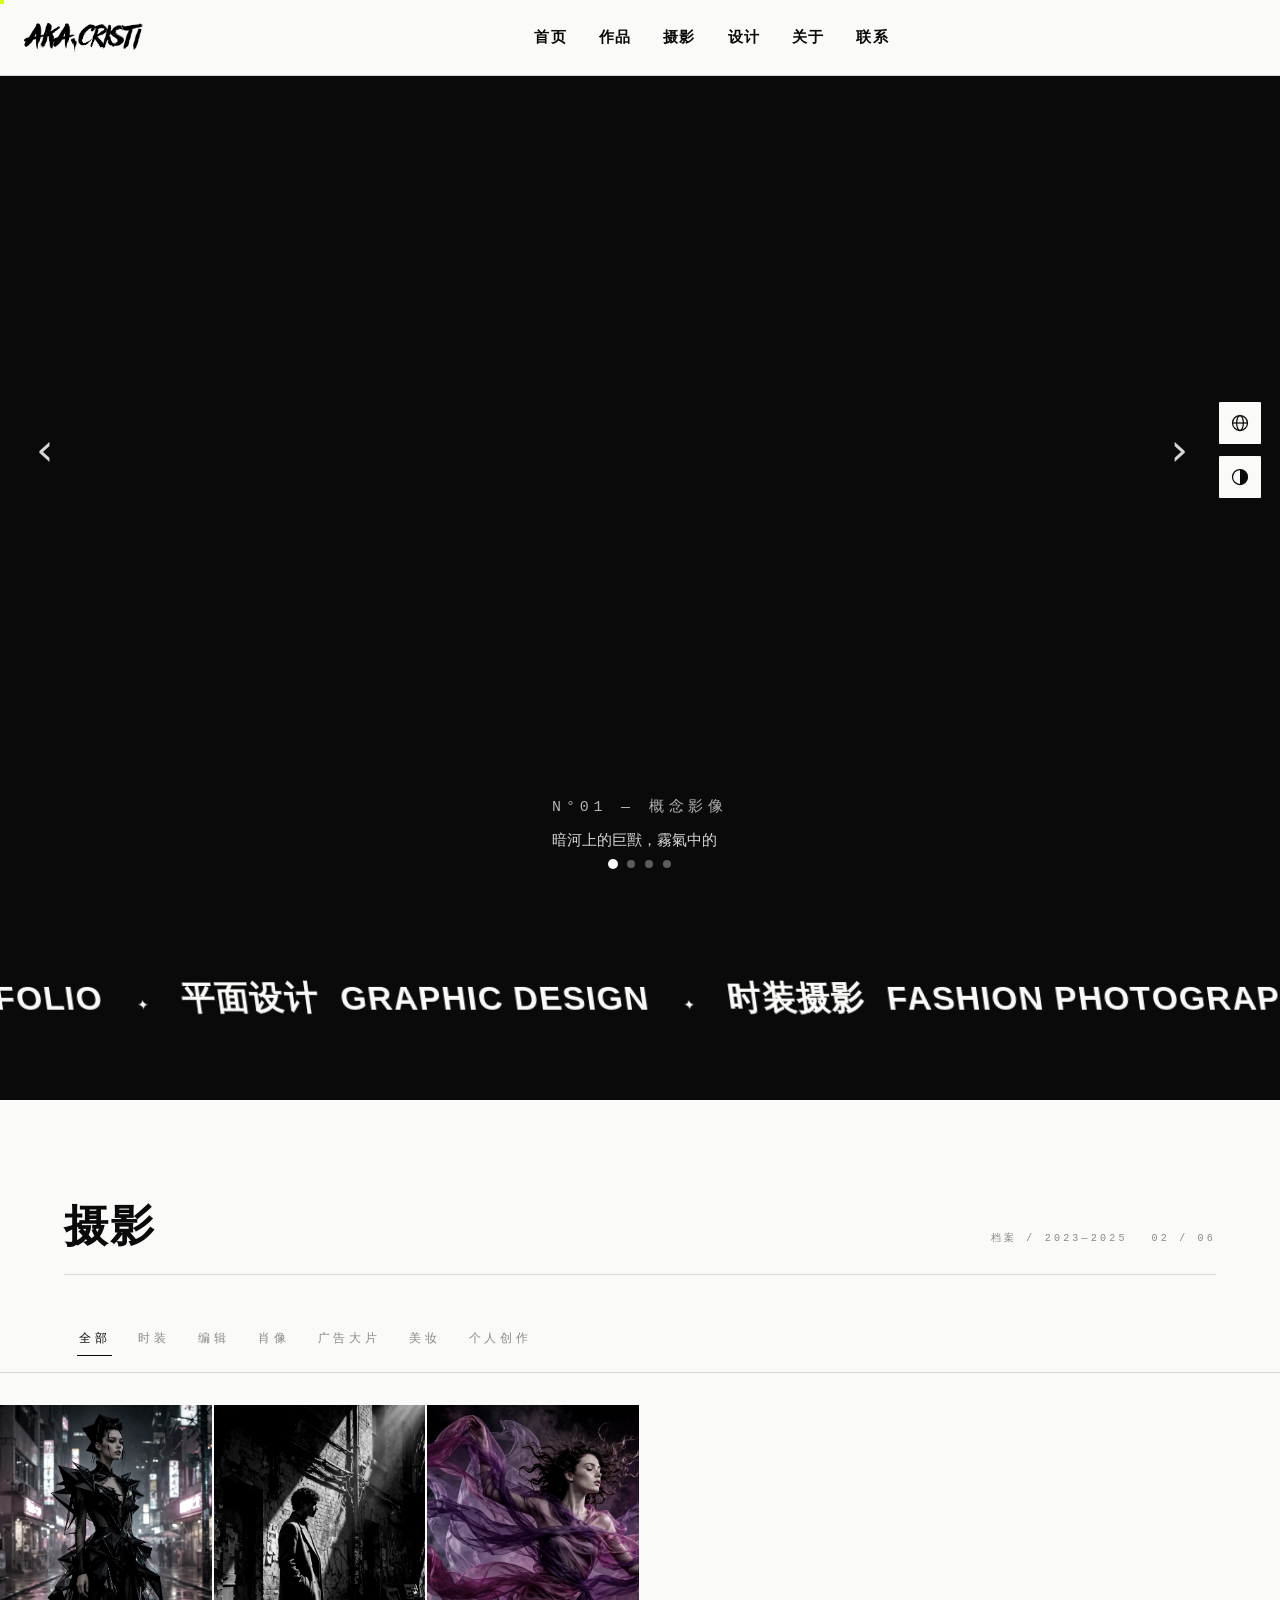
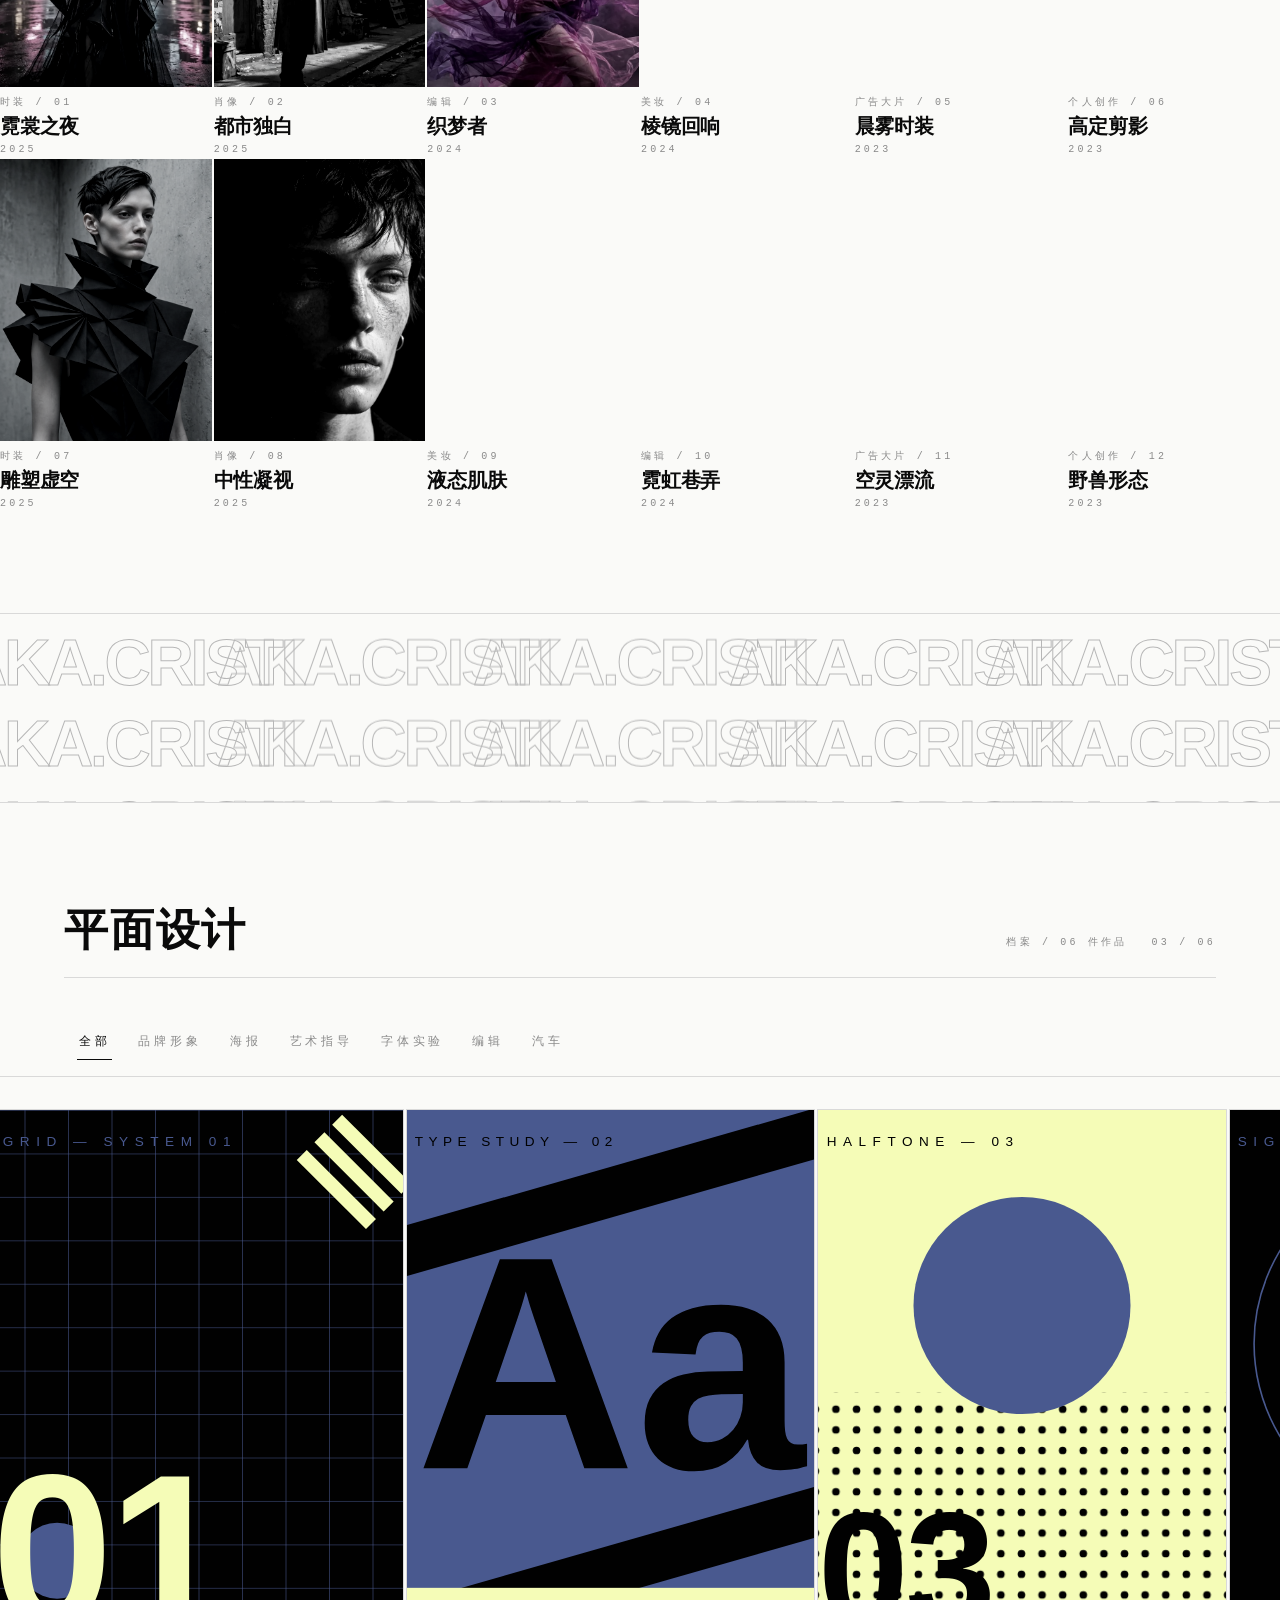
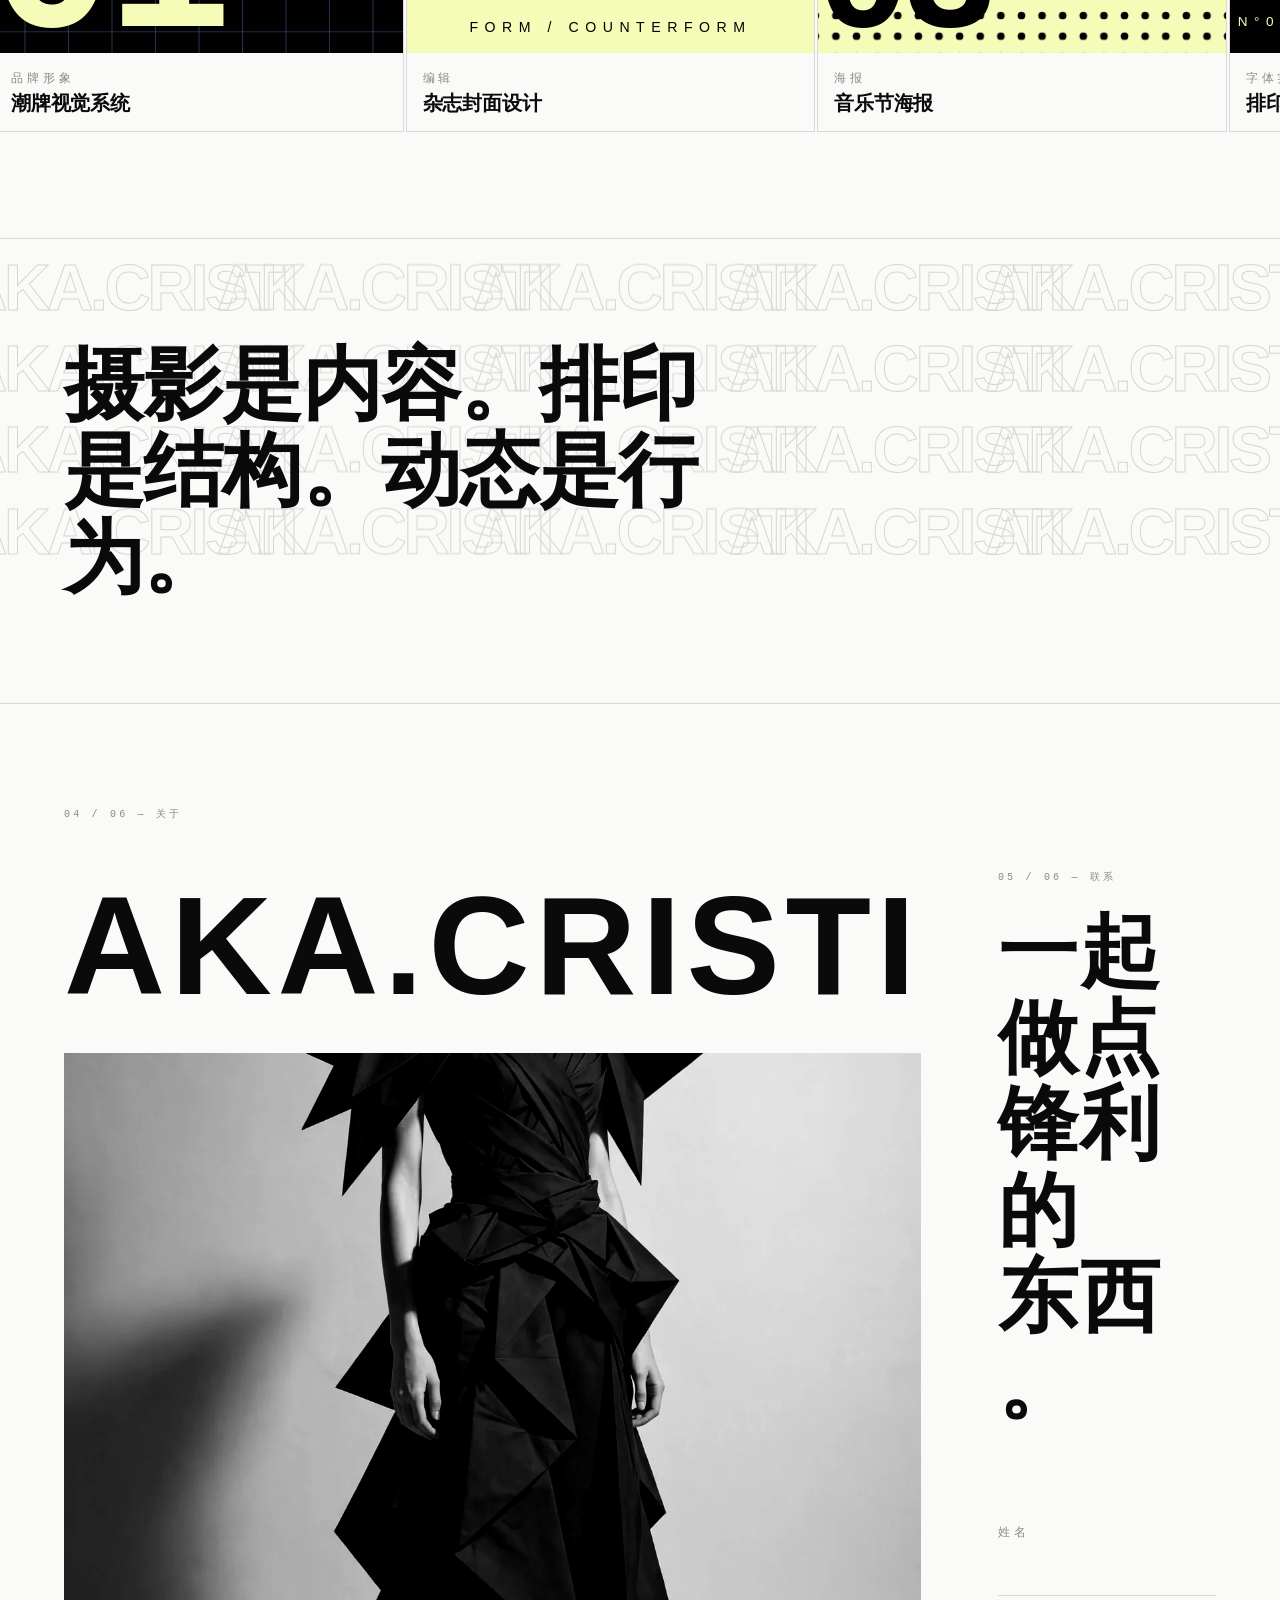
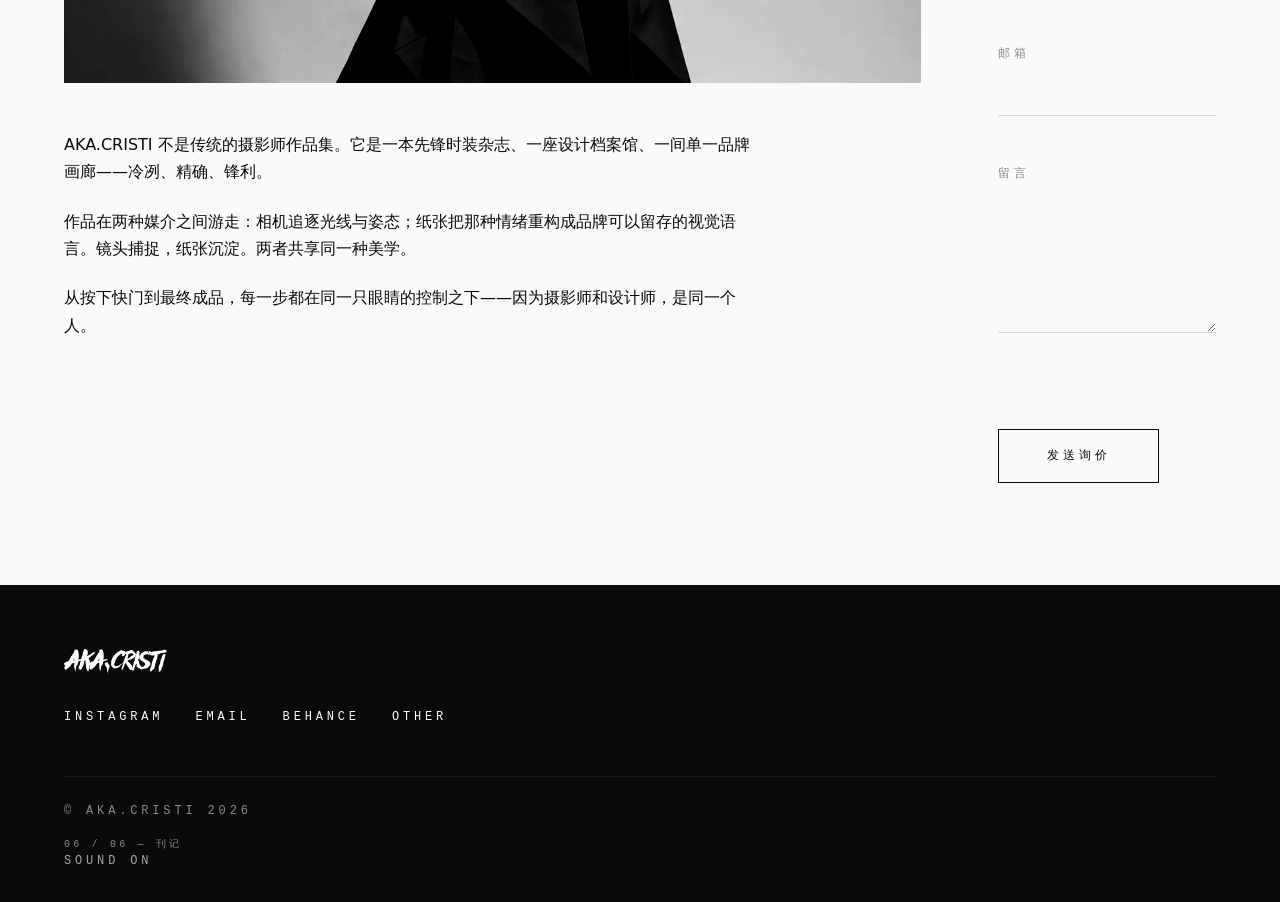
==== commit 657dc885: "v2.9.29: WAWA改成與RIVER相同Hero效果(3s遮罩/散開/全片/parallax)" ====
--- a/index.html
+++ b/index.html
@@ -11,19 +11,19 @@
   <meta property="og:title" content="AKA.CRISTI">
   <meta property="og:description" content="Cold / Precise / Editorial / Expensive / Sharp.">
   <title>AKA.CRISTI</title>
-  <link rel="icon" type="image/png" href="assets/logo/favicon-180.png?v=2.9.28">
-  <link rel="apple-touch-icon" href="assets/logo/favicon-180.png?v=2.9.28">
-  <link rel="preload" as="image" type="image/webp" href="assets/img/photo-01.webp?v=2.9.28">
-  <link rel="stylesheet" href="css/tokens.css?v=2.9.28">
-  <link rel="stylesheet" href="css/cursor.css?v=2.9.28">
-  <link rel="stylesheet" href="css/base.css?v=2.9.28">
-  <link rel="stylesheet" href="css/layout.css?v=2.9.28">
-  <link rel="stylesheet" href="css/carousel.css?v=2.9.28">
-  <link rel="stylesheet" href="css/marquee.css?v=2.9.28">
-  <link rel="stylesheet" href="css/effects.css?v=2.9.28">
-  <link rel="stylesheet" href="css/pages.css?v=2.9.28">
-  <link rel="stylesheet" href="css/motion.css?v=2.9.28">
-  <link rel="stylesheet" href="css/transition.css?v=2.9.28">
+  <link rel="icon" type="image/png" href="assets/logo/favicon-180.png?v=2.9.29">
+  <link rel="apple-touch-icon" href="assets/logo/favicon-180.png?v=2.9.29">
+  <link rel="preload" as="image" type="image/webp" href="assets/img/photo-01.webp?v=2.9.29">
+  <link rel="stylesheet" href="css/tokens.css?v=2.9.29">
+  <link rel="stylesheet" href="css/cursor.css?v=2.9.29">
+  <link rel="stylesheet" href="css/base.css?v=2.9.29">
+  <link rel="stylesheet" href="css/layout.css?v=2.9.29">
+  <link rel="stylesheet" href="css/carousel.css?v=2.9.29">
+  <link rel="stylesheet" href="css/marquee.css?v=2.9.29">
+  <link rel="stylesheet" href="css/effects.css?v=2.9.29">
+  <link rel="stylesheet" href="css/pages.css?v=2.9.29">
+  <link rel="stylesheet" href="css/motion.css?v=2.9.29">
+  <link rel="stylesheet" href="css/transition.css?v=2.9.29">
 </head>
 <body>
 
@@ -32,8 +32,8 @@
     <div class="header-inner">
       <a class="brand" href="#top" data-js="brand" aria-label="AKA.CRISTI — top">
         <picture class="brand-logo is-paint">
-          <source type="image/webp" srcset="assets/logo/aka-cristi-black.webp?v=2.9.28">
-          <img src="assets/logo/aka-cristi-black.png?v=2.9.28" alt="AKA.CRISTI">
+          <source type="image/webp" srcset="assets/logo/aka-cristi-black.webp?v=2.9.29">
+          <img src="assets/logo/aka-cristi-black.png?v=2.9.29" alt="AKA.CRISTI">
         </picture>
       </a>
       <nav class="site-nav" data-js="site-nav" aria-label="Primary">
@@ -59,8 +59,8 @@
   <div class="mobile-menu" data-js="mobile-menu" aria-hidden="true">
     <div class="mobile-menu-top">
       <picture class="brand-logo brand-logo--sm">
-          <source type="image/webp" srcset="assets/logo/aka-cristi-black.webp?v=2.9.28">
-          <img src="assets/logo/aka-cristi-black.png?v=2.9.28" alt="AKA.CRISTI">
+          <source type="image/webp" srcset="assets/logo/aka-cristi-black.webp?v=2.9.29">
+          <img src="assets/logo/aka-cristi-black.png?v=2.9.29" alt="AKA.CRISTI">
         </picture>
       <button class="menu-close" type="button" data-js="menu-close" data-i18n="nav.close">Close</button>
     </div>
@@ -103,19 +103,22 @@
             <p data-i18n="hero.d1">暗河上的巨獸，霧氣中的時裝電影。</p>
           </div>
         </li>
-        <li class="carousel-slide text-mask-slide mask-dark" data-dir="left">
+        <li class="carousel-slide hero-video" data-dir="left">
           <div class="carousel-media">
+            <div class="mask-bg"></div>
             <video class="full-video" src="assets/video/wawa-android.mp4" muted loop playsinline preload="metadata" aria-label="WAWA ANDROID"></video>
+            <div class="mask-parallax">
             <svg class="mask-svg" viewBox="0 0 1200 800" preserveAspectRatio="xMidYMid slice" aria-hidden="true">
               <defs>
                 <clipPath id="wawa-clip">
-                  <text x="600" y="500" text-anchor="middle" font-family="Arial Black, Arial, Helvetica, sans-serif" font-weight="900" font-size="320"><tspan class="mask-letter" style="--d:0.15s">W</tspan><tspan class="mask-letter" style="--d:0.3s">A</tspan><tspan class="mask-letter" style="--d:0.45s">W</tspan><tspan class="mask-letter" style="--d:0.6s">A</tspan></text>
+                  <text x="600" y="500" text-anchor="middle" font-family="Arial Black, Arial, Helvetica, sans-serif" font-weight="900" font-size="320"><tspan class="river-letter" style="--dx:-260px;--dy:-180px;--r:-30deg">W</tspan><tspan class="river-letter" style="--dx:-80px;--dy:-240px;--r:-10deg">A</tspan><tspan class="river-letter" style="--dx:100px;--dy:-220px;--r:12deg">W</tspan><tspan class="river-letter" style="--dx:280px;--dy:-160px;--r:28deg">A</tspan></text>
                 </clipPath>
               </defs>
               <foreignObject x="0" y="0" width="1200" height="800" clip-path="url(#wawa-clip)">
                 <video src="assets/video/wawa-android.mp4" muted loop playsinline preload="metadata" aria-label="WAWA ANDROID" style="width:1200px;height:800px;object-fit:cover;display:block"></video>
               </foreignObject>
             </svg>
+            </div>
           </div>
           <div class="carousel-caption pos-bc">
             <p class="micro">N°02 — 概念影像</p>
@@ -223,8 +226,8 @@
           <div class="about-contact-left" data-js="reveal">
             <h2 class="about-word">AKA.CRISTI</h2>
             <picture>
-              <source type="image/webp" srcset="assets/img/bw-01.webp?v=2.9.28">
-              <img class="about-hero-img" src="assets/img/bw-01.jpg?v=2.9.28" alt="AKA.CRISTI — HAUTE SILHOUETTE — PERSONAL" loading="lazy" decoding="async">
+              <source type="image/webp" srcset="assets/img/bw-01.webp?v=2.9.29">
+              <img class="about-hero-img" src="assets/img/bw-01.jpg?v=2.9.29" alt="AKA.CRISTI — HAUTE SILHOUETTE — PERSONAL" loading="lazy" decoding="async">
             </picture>
             <div class="about-long measure">
               <p data-i18n="about.p1">AKA.CRISTI is not a traditional photographer portfolio. It is an avant-garde fashion magazine, a design archive, and a single-brand gallery — cold, precise, and sharp.</p>
@@ -264,8 +267,8 @@
     <div class="container">
       <a class="footer-brand" href="#top" aria-label="AKA.CRISTI — top">
         <picture class="brand-logo brand-logo--footer">
-          <source type="image/webp" srcset="assets/logo/aka-cristi-white.webp?v=2.9.28">
-          <img src="assets/logo/aka-cristi-white.png?v=2.9.28" alt="AKA.CRISTI">
+          <source type="image/webp" srcset="assets/logo/aka-cristi-white.webp?v=2.9.29">
+          <img src="assets/logo/aka-cristi-white.png?v=2.9.29" alt="AKA.CRISTI">
         </picture>
       </a>
       <nav class="footer-links" aria-label="Social">
@@ -280,16 +283,16 @@
     </div>
   </footer>
 
-  <script src="js/data.js?v=2.9.28"></script>
-  <script src="js/i18n.js?v=2.9.28"></script>
-  <script src="js/theme.js?v=2.9.28"></script>
-  <script src="js/cursor.js?v=2.9.28"></script>
-  <script src="js/carousel.js?v=2.9.28"></script>
-  <script src="js/marquee.js?v=2.9.28"></script>
-  <script src="js/effects.js?v=2.9.28"></script>
-  <script src="js/main.js?v=2.9.28"></script>
-  <script src="js/transition.js?v=2.9.28"></script>
-  <script src="js/sound.js?v=2.9.28"></script>
+  <script src="js/data.js?v=2.9.29"></script>
+  <script src="js/i18n.js?v=2.9.29"></script>
+  <script src="js/theme.js?v=2.9.29"></script>
+  <script src="js/cursor.js?v=2.9.29"></script>
+  <script src="js/carousel.js?v=2.9.29"></script>
+  <script src="js/marquee.js?v=2.9.29"></script>
+  <script src="js/effects.js?v=2.9.29"></script>
+  <script src="js/main.js?v=2.9.29"></script>
+  <script src="js/transition.js?v=2.9.29"></script>
+  <script src="js/sound.js?v=2.9.29"></script>
   <script>
     /* ============================================================
      * v2.8 index.html 内联：about-contact 合并模块的留言表单
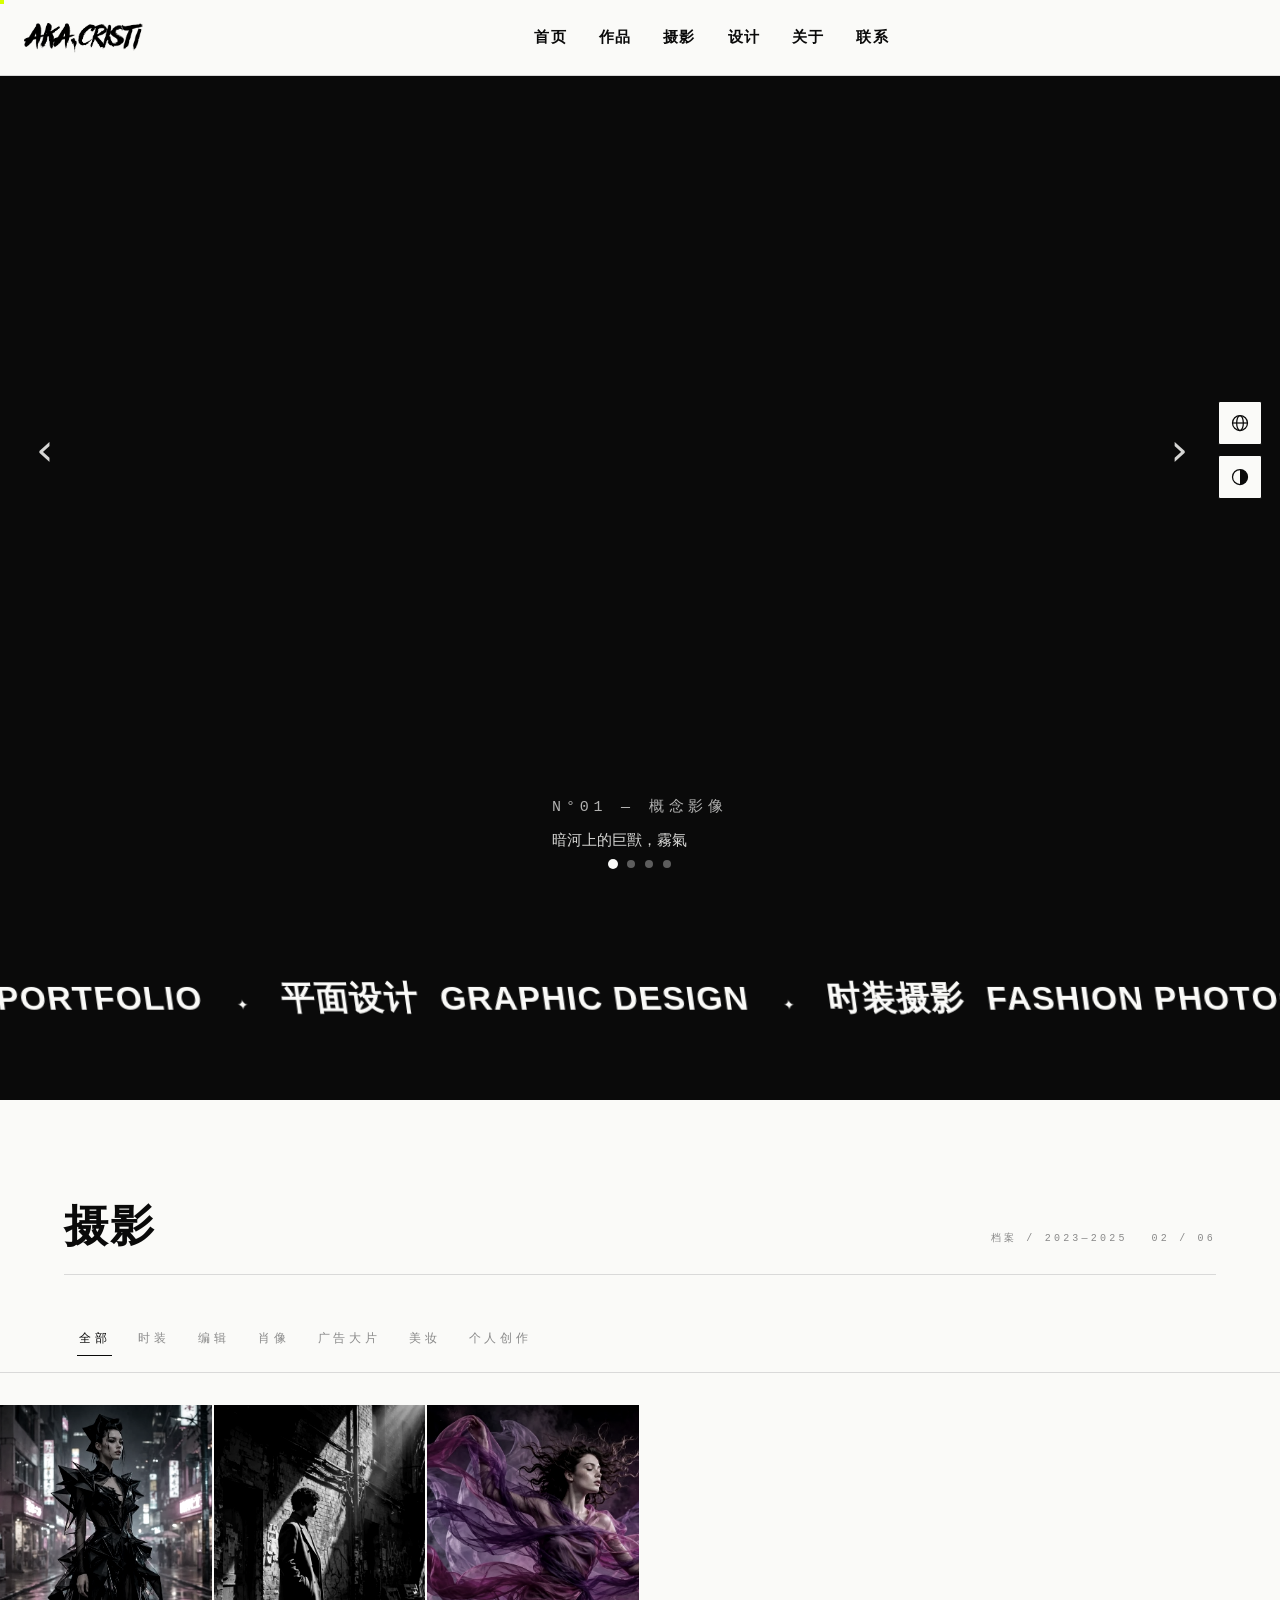
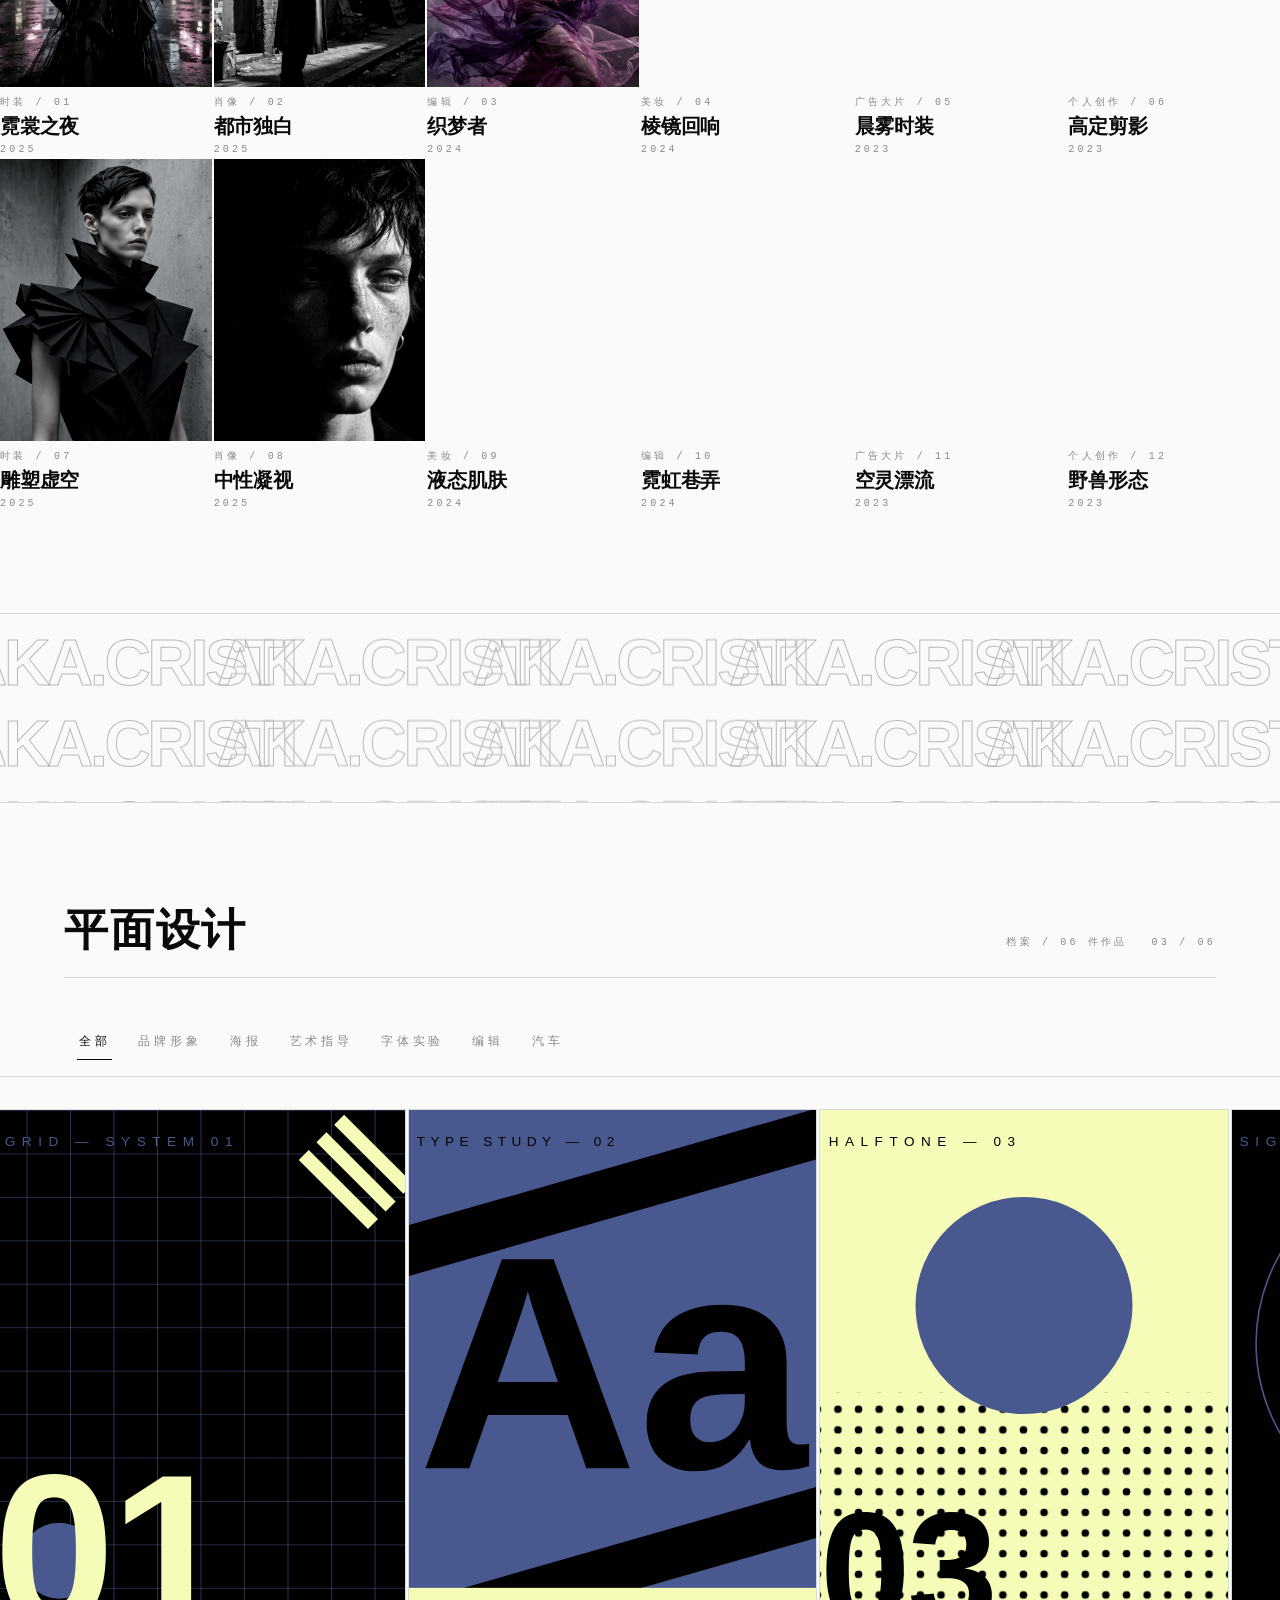
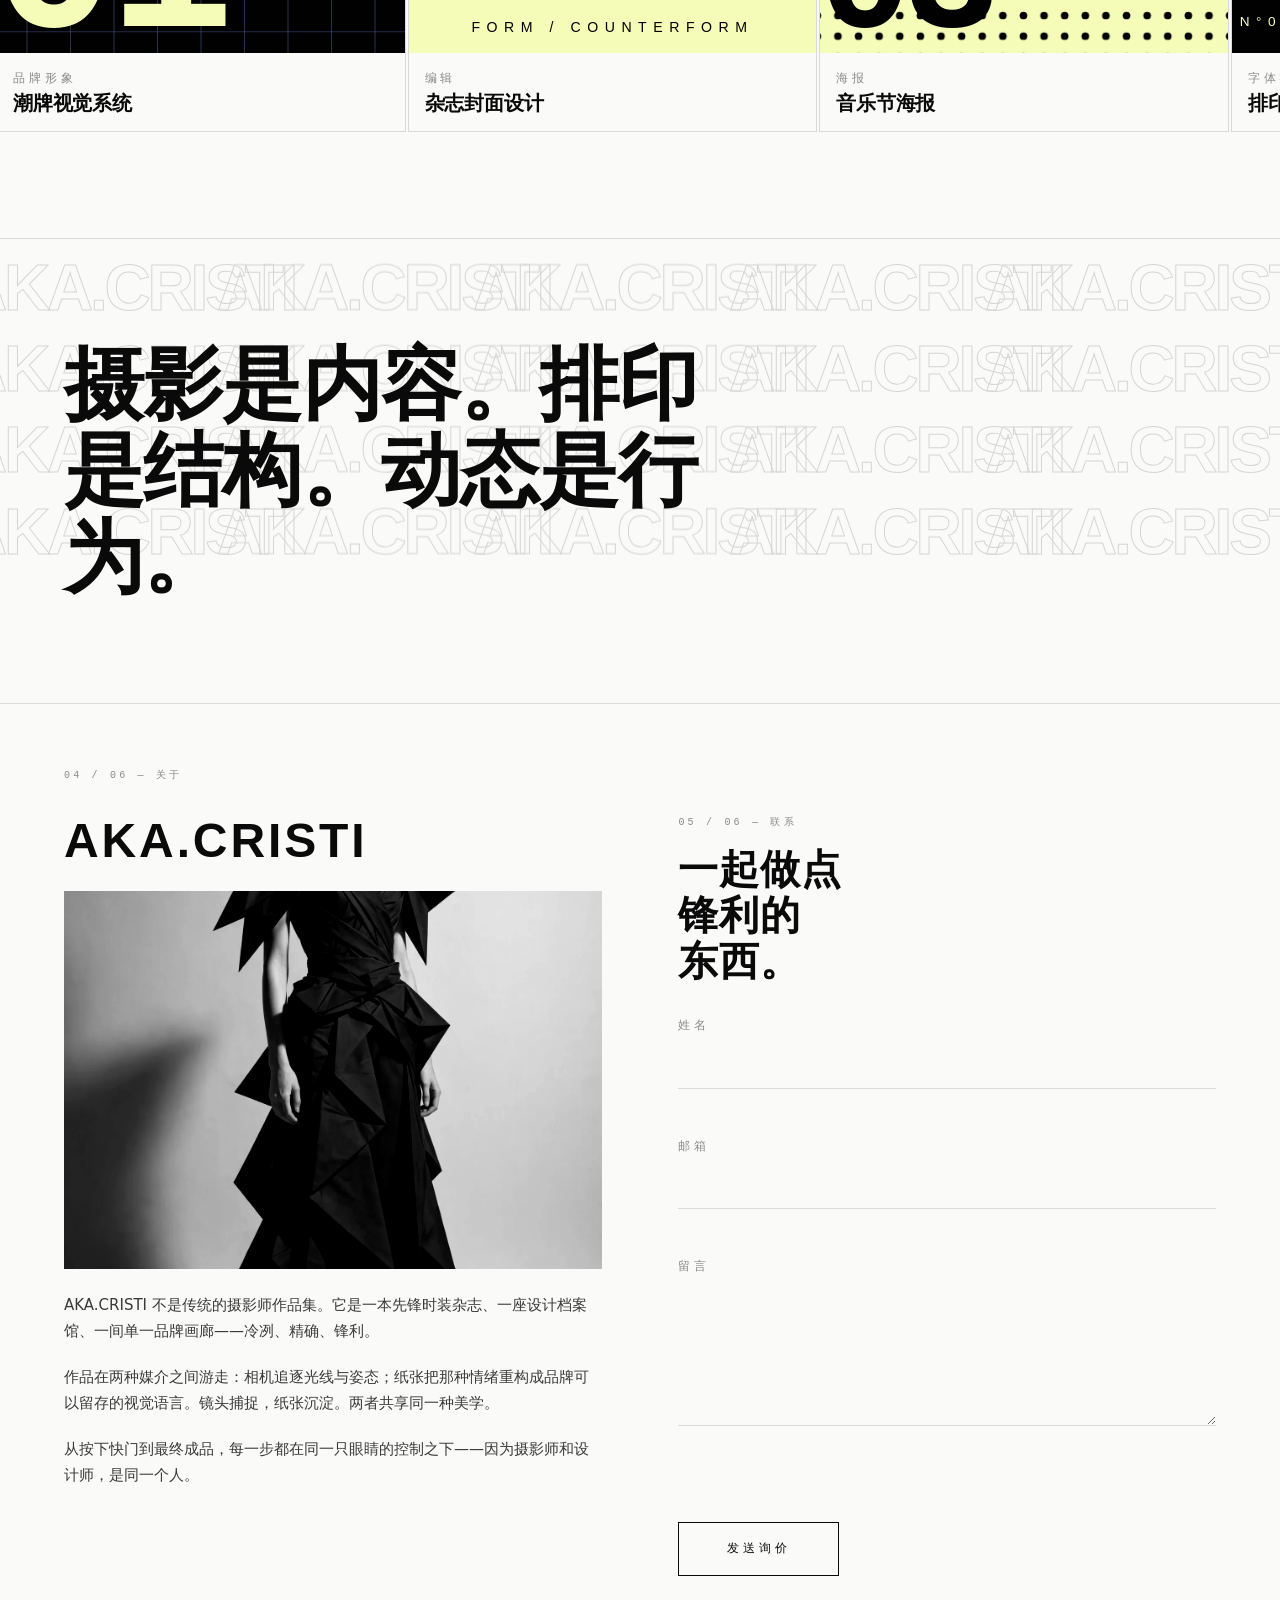
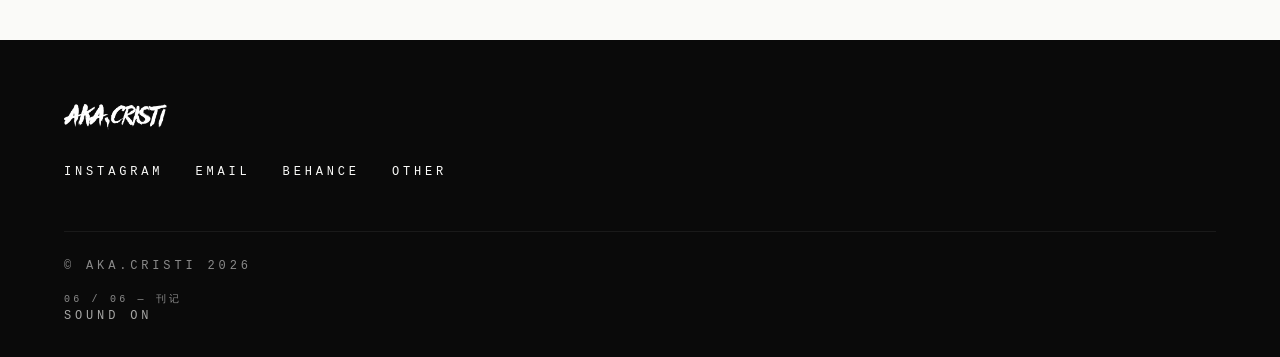
==== commit ff90171c: "v2.9.30: 關於/聯繫滿屏簡約左右排版小字號" ====
--- a/index.html
+++ b/index.html
@@ -11,19 +11,19 @@
   <meta property="og:title" content="AKA.CRISTI">
   <meta property="og:description" content="Cold / Precise / Editorial / Expensive / Sharp.">
   <title>AKA.CRISTI</title>
-  <link rel="icon" type="image/png" href="assets/logo/favicon-180.png?v=2.9.29">
-  <link rel="apple-touch-icon" href="assets/logo/favicon-180.png?v=2.9.29">
-  <link rel="preload" as="image" type="image/webp" href="assets/img/photo-01.webp?v=2.9.29">
-  <link rel="stylesheet" href="css/tokens.css?v=2.9.29">
-  <link rel="stylesheet" href="css/cursor.css?v=2.9.29">
-  <link rel="stylesheet" href="css/base.css?v=2.9.29">
-  <link rel="stylesheet" href="css/layout.css?v=2.9.29">
-  <link rel="stylesheet" href="css/carousel.css?v=2.9.29">
-  <link rel="stylesheet" href="css/marquee.css?v=2.9.29">
-  <link rel="stylesheet" href="css/effects.css?v=2.9.29">
-  <link rel="stylesheet" href="css/pages.css?v=2.9.29">
-  <link rel="stylesheet" href="css/motion.css?v=2.9.29">
-  <link rel="stylesheet" href="css/transition.css?v=2.9.29">
+  <link rel="icon" type="image/png" href="assets/logo/favicon-180.png?v=2.9.30">
+  <link rel="apple-touch-icon" href="assets/logo/favicon-180.png?v=2.9.30">
+  <link rel="preload" as="image" type="image/webp" href="assets/img/photo-01.webp?v=2.9.30">
+  <link rel="stylesheet" href="css/tokens.css?v=2.9.30">
+  <link rel="stylesheet" href="css/cursor.css?v=2.9.30">
+  <link rel="stylesheet" href="css/base.css?v=2.9.30">
+  <link rel="stylesheet" href="css/layout.css?v=2.9.30">
+  <link rel="stylesheet" href="css/carousel.css?v=2.9.30">
+  <link rel="stylesheet" href="css/marquee.css?v=2.9.30">
+  <link rel="stylesheet" href="css/effects.css?v=2.9.30">
+  <link rel="stylesheet" href="css/pages.css?v=2.9.30">
+  <link rel="stylesheet" href="css/motion.css?v=2.9.30">
+  <link rel="stylesheet" href="css/transition.css?v=2.9.30">
 </head>
 <body>
 
@@ -32,8 +32,8 @@
     <div class="header-inner">
       <a class="brand" href="#top" data-js="brand" aria-label="AKA.CRISTI — top">
         <picture class="brand-logo is-paint">
-          <source type="image/webp" srcset="assets/logo/aka-cristi-black.webp?v=2.9.29">
-          <img src="assets/logo/aka-cristi-black.png?v=2.9.29" alt="AKA.CRISTI">
+          <source type="image/webp" srcset="assets/logo/aka-cristi-black.webp?v=2.9.30">
+          <img src="assets/logo/aka-cristi-black.png?v=2.9.30" alt="AKA.CRISTI">
         </picture>
       </a>
       <nav class="site-nav" data-js="site-nav" aria-label="Primary">
@@ -59,8 +59,8 @@
   <div class="mobile-menu" data-js="mobile-menu" aria-hidden="true">
     <div class="mobile-menu-top">
       <picture class="brand-logo brand-logo--sm">
-          <source type="image/webp" srcset="assets/logo/aka-cristi-black.webp?v=2.9.29">
-          <img src="assets/logo/aka-cristi-black.png?v=2.9.29" alt="AKA.CRISTI">
+          <source type="image/webp" srcset="assets/logo/aka-cristi-black.webp?v=2.9.30">
+          <img src="assets/logo/aka-cristi-black.png?v=2.9.30" alt="AKA.CRISTI">
         </picture>
       <button class="menu-close" type="button" data-js="menu-close" data-i18n="nav.close">Close</button>
     </div>
@@ -226,8 +226,8 @@
           <div class="about-contact-left" data-js="reveal">
             <h2 class="about-word">AKA.CRISTI</h2>
             <picture>
-              <source type="image/webp" srcset="assets/img/bw-01.webp?v=2.9.29">
-              <img class="about-hero-img" src="assets/img/bw-01.jpg?v=2.9.29" alt="AKA.CRISTI — HAUTE SILHOUETTE — PERSONAL" loading="lazy" decoding="async">
+              <source type="image/webp" srcset="assets/img/bw-01.webp?v=2.9.30">
+              <img class="about-hero-img" src="assets/img/bw-01.jpg?v=2.9.30" alt="AKA.CRISTI — HAUTE SILHOUETTE — PERSONAL" loading="lazy" decoding="async">
             </picture>
             <div class="about-long measure">
               <p data-i18n="about.p1">AKA.CRISTI is not a traditional photographer portfolio. It is an avant-garde fashion magazine, a design archive, and a single-brand gallery — cold, precise, and sharp.</p>
@@ -267,8 +267,8 @@
     <div class="container">
       <a class="footer-brand" href="#top" aria-label="AKA.CRISTI — top">
         <picture class="brand-logo brand-logo--footer">
-          <source type="image/webp" srcset="assets/logo/aka-cristi-white.webp?v=2.9.29">
-          <img src="assets/logo/aka-cristi-white.png?v=2.9.29" alt="AKA.CRISTI">
+          <source type="image/webp" srcset="assets/logo/aka-cristi-white.webp?v=2.9.30">
+          <img src="assets/logo/aka-cristi-white.png?v=2.9.30" alt="AKA.CRISTI">
         </picture>
       </a>
       <nav class="footer-links" aria-label="Social">
@@ -283,16 +283,16 @@
     </div>
   </footer>
 
-  <script src="js/data.js?v=2.9.29"></script>
-  <script src="js/i18n.js?v=2.9.29"></script>
-  <script src="js/theme.js?v=2.9.29"></script>
-  <script src="js/cursor.js?v=2.9.29"></script>
-  <script src="js/carousel.js?v=2.9.29"></script>
-  <script src="js/marquee.js?v=2.9.29"></script>
-  <script src="js/effects.js?v=2.9.29"></script>
-  <script src="js/main.js?v=2.9.29"></script>
-  <script src="js/transition.js?v=2.9.29"></script>
-  <script src="js/sound.js?v=2.9.29"></script>
+  <script src="js/data.js?v=2.9.30"></script>
+  <script src="js/i18n.js?v=2.9.30"></script>
+  <script src="js/theme.js?v=2.9.30"></script>
+  <script src="js/cursor.js?v=2.9.30"></script>
+  <script src="js/carousel.js?v=2.9.30"></script>
+  <script src="js/marquee.js?v=2.9.30"></script>
+  <script src="js/effects.js?v=2.9.30"></script>
+  <script src="js/main.js?v=2.9.30"></script>
+  <script src="js/transition.js?v=2.9.30"></script>
+  <script src="js/sound.js?v=2.9.30"></script>
   <script>
     /* ============================================================
      * v2.8 index.html 内联：about-contact 合并模块的留言表单
--- a/css/pages.css
+++ b/css/pages.css
@@ -333,37 +333,76 @@
 }
 
 /* ============================================================
- * v2.8 ABOUT + CONTACT 合并模块：左=照片+人物介绍，右=留言区
- * 黑白杂志风两栏；移动端堆叠。#contact 锚点留 scroll-margin 避开固定 header。
- * ============================================================ */
+ * v2.9.30 ABOUT + CONTACT：滿屏左右排版，簡約整齊，小字號
+ * 左=關於（標題+照片+簡介），右=聯繫（標題+表單）
+ * ============================================================ */
+.about-contact {
+  min-height: 100vh;
+  display: flex;
+  align-items: center;
+  padding-block: var(--space-7);
+}
+.about-contact .container {
+  width: 100%;
+}
 .about-contact-grid {
   display: grid;
-  grid-template-columns: 1.1fr 1fr;
-  gap: clamp(40px, 6vw, 96px);
-  margin-top: var(--space-6);
+  grid-template-columns: 1fr 1fr;
+  gap: clamp(48px, 6vw, 96px);
+  margin-top: var(--space-5);
   align-items: start;
 }
-.about-contact-left .about-word { margin-bottom: var(--space-5); }
-.about-contact-left picture { display: block; margin-bottom: var(--space-6); }
-.about-contact-left .about-hero-img { width: 100%; }
+/* 左：關於 */
+.about-contact-left .about-word {
+  font-size: clamp(28px, 4vw, 48px); /* v2.9.30：縮小 */
+  font-weight: 700;
+  text-transform: uppercase;
+  letter-spacing: 0.06em;
+  margin-bottom: var(--space-4);
+}
+.about-contact-left picture {
+  display: block;
+  margin-bottom: var(--space-4);
+}
+.about-contact-left .about-hero-img {
+  width: 100%;
+  max-height: 42vh;
+  object-fit: cover;
+}
+.about-contact-left .about-long {
+  max-width: 52ch;
+}
+.about-contact-left .about-long p {
+  font-size: 15px;
+  line-height: 1.7;
+  color: var(--gray-700);
+}
+.about-contact-left .about-long p + p { margin-top: var(--space-2); }
+/* 右：聯繫 */
 #contact { scroll-margin-top: 96px; }
-@media (max-width: 860px) {
-  .about-contact-grid { grid-template-columns: 1fr; }
-}
-
-/* ============================================================
- * CONTACT — 表单（底线式输入）
- * ============================================================ */
+.about-contact-right .sec-index-static {
+  margin-bottom: var(--space-3);
+}
 .contact-title {
-  margin: 0 0 var(--space-8);
+  margin: 0 0 var(--space-5);
   font-family: var(--font-display);
   font-weight: 600;
   text-transform: uppercase;
-  font-size: clamp(var(--text-display-min), 8vw, var(--text-display-max));
+  font-size: clamp(24px, 3.2vw, 40px); /* v2.9.30：縮小 */
   letter-spacing: 0.02em;
-  text-align: left;
-  color: var(--ink);
-}
+  line-height: 1.15;
+  text-align: left;
+  color: var(--ink);
+}
+@media (max-width: 860px) {
+  .about-contact { min-height: auto; }
+  .about-contact-grid { grid-template-columns: 1fr; }
+}
+
+/* ============================================================
+ * CONTACT — 表单（底线式输入）
+ * 注：.contact-title 樣式已在上方 v2.9.30 統一定義
+ * ============================================================ */
 .contact-mail {
   margin: 0 0 var(--space-8);
   font-family: var(--font-mono);
@@ -484,7 +523,4 @@
     width: 48px;
     height: 48px;
   }
-  .contact-title {
-    font-size: clamp(32px, 10vw, 44px);
-  }
-}
+}
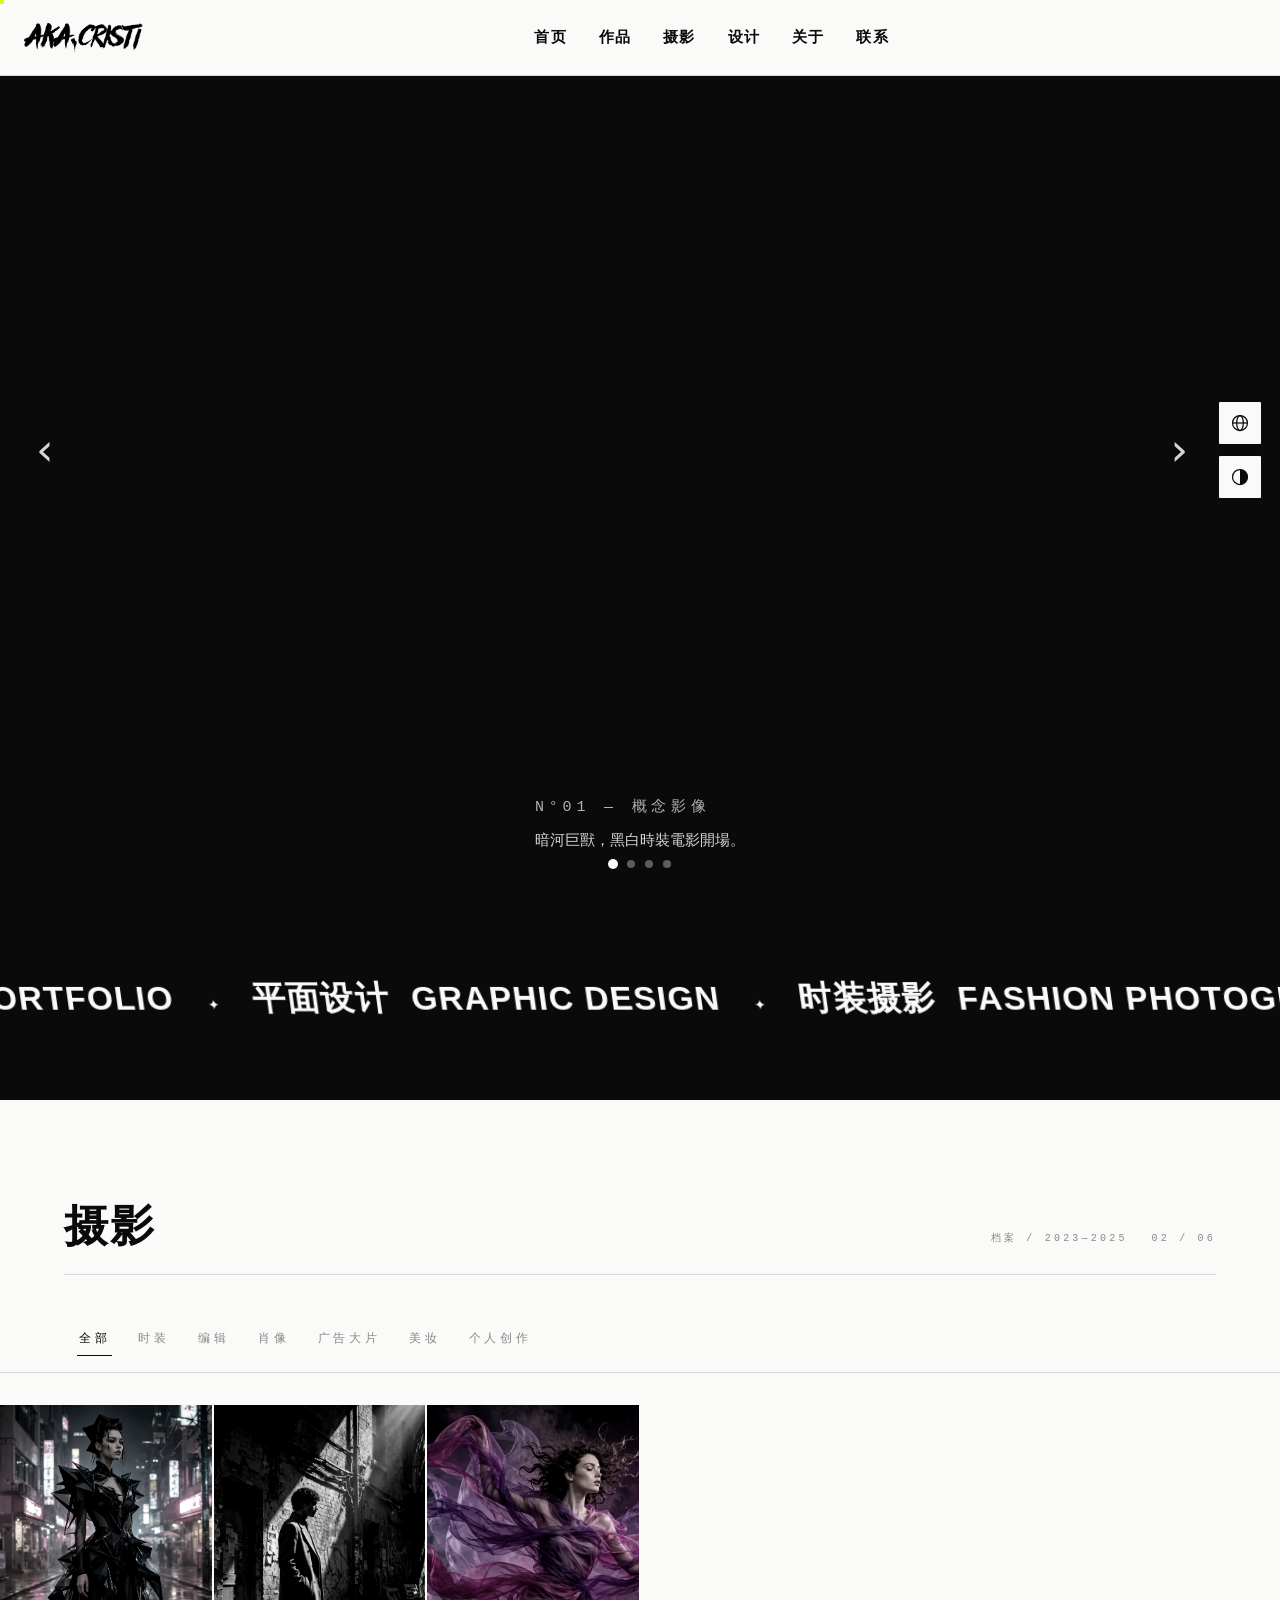
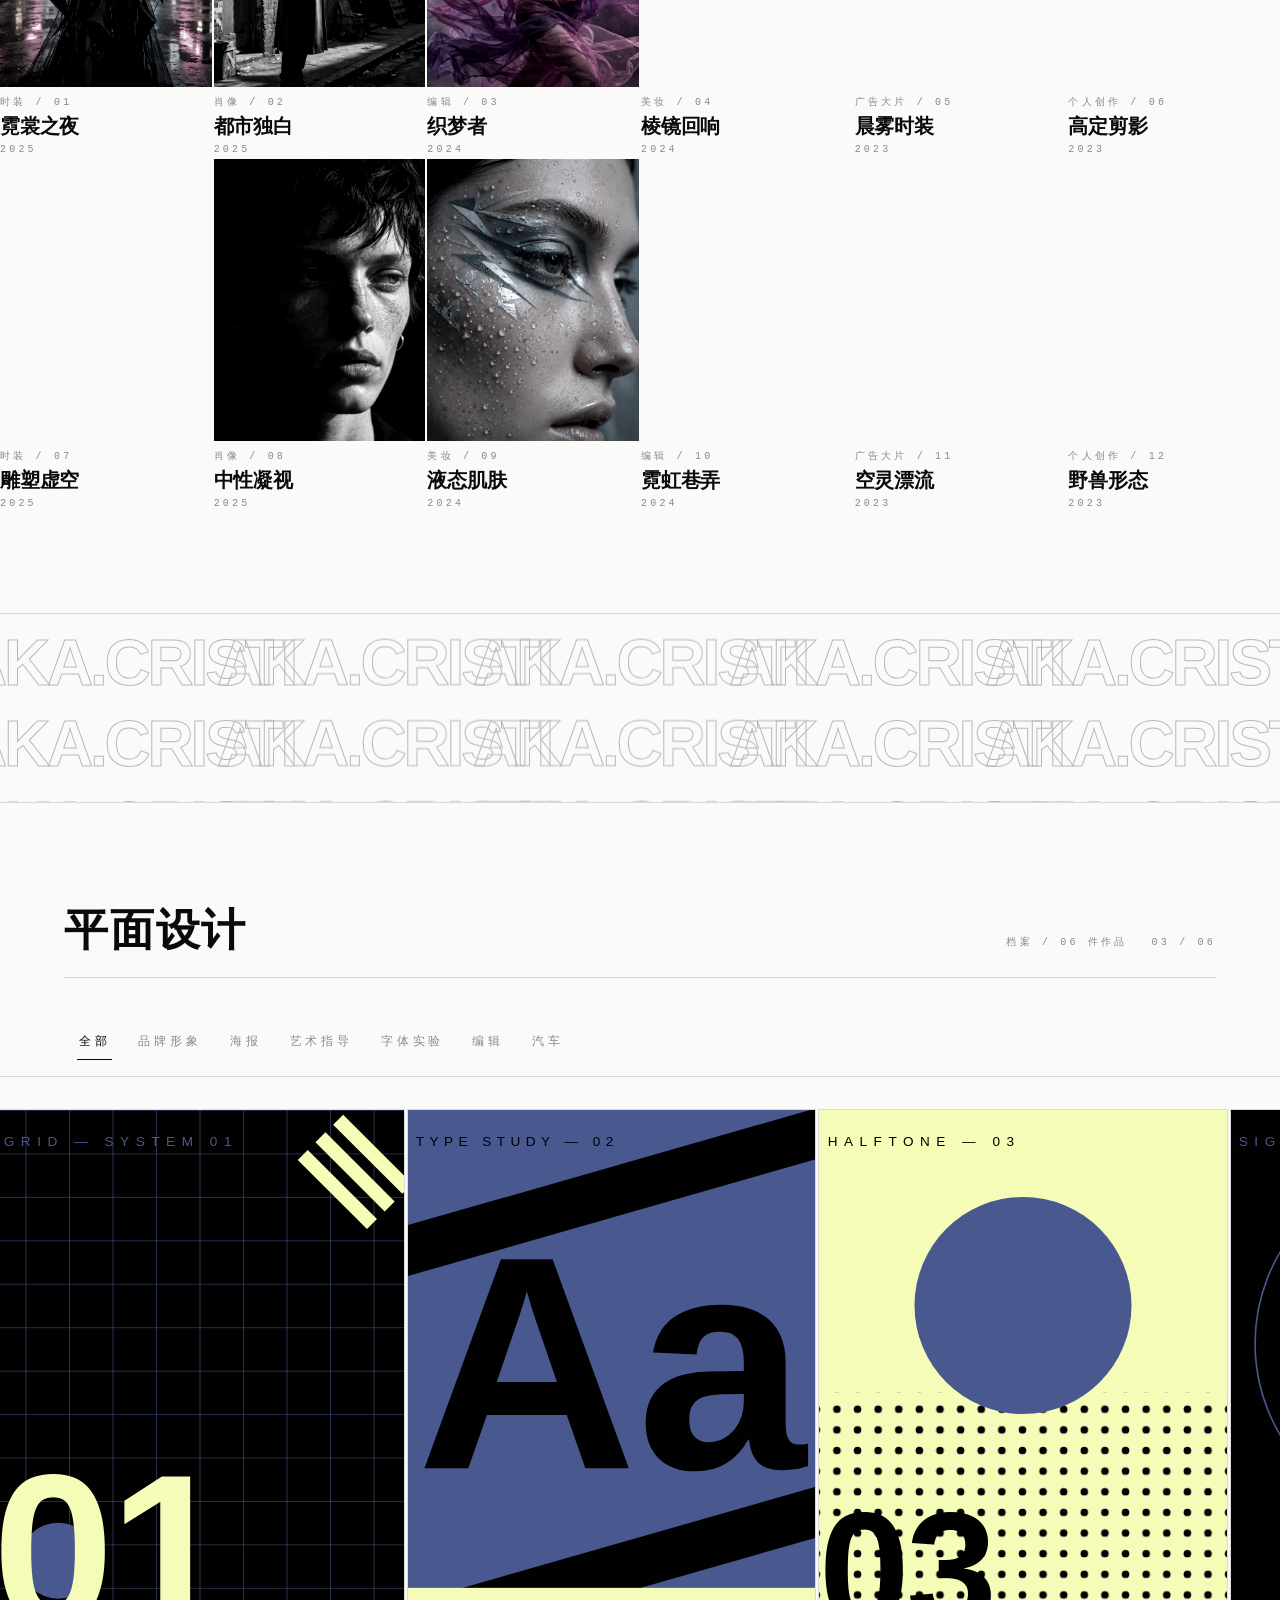
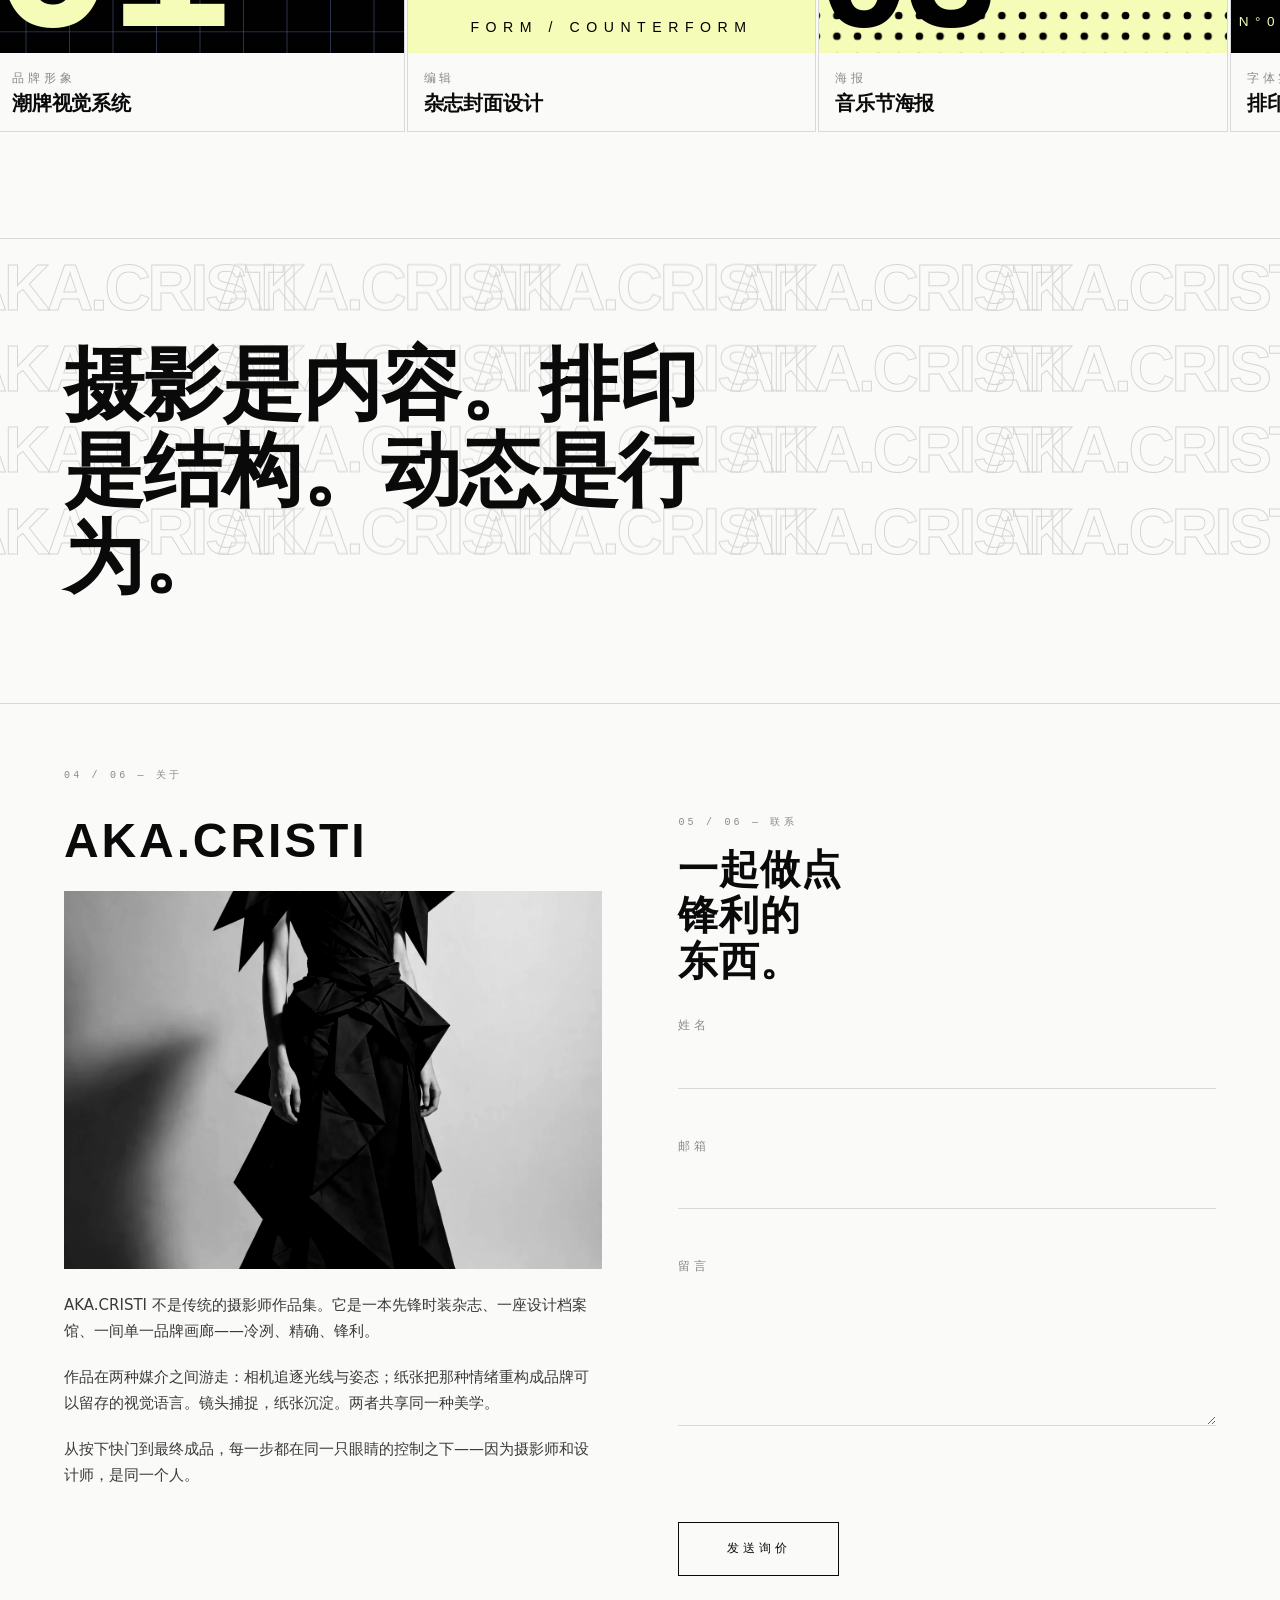
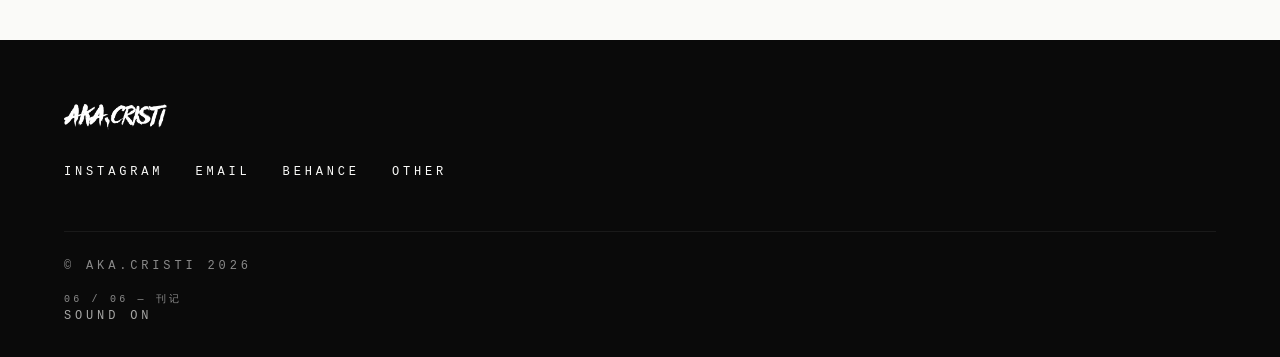
==== commit eb3a5553: "v2.9.31: 首屏換新視頻(暗河巨獸),標題AKA.CRISTI" ====
--- a/index.html
+++ b/index.html
@@ -11,19 +11,19 @@
   <meta property="og:title" content="AKA.CRISTI">
   <meta property="og:description" content="Cold / Precise / Editorial / Expensive / Sharp.">
   <title>AKA.CRISTI</title>
-  <link rel="icon" type="image/png" href="assets/logo/favicon-180.png?v=2.9.30">
-  <link rel="apple-touch-icon" href="assets/logo/favicon-180.png?v=2.9.30">
-  <link rel="preload" as="image" type="image/webp" href="assets/img/photo-01.webp?v=2.9.30">
-  <link rel="stylesheet" href="css/tokens.css?v=2.9.30">
-  <link rel="stylesheet" href="css/cursor.css?v=2.9.30">
-  <link rel="stylesheet" href="css/base.css?v=2.9.30">
-  <link rel="stylesheet" href="css/layout.css?v=2.9.30">
-  <link rel="stylesheet" href="css/carousel.css?v=2.9.30">
-  <link rel="stylesheet" href="css/marquee.css?v=2.9.30">
-  <link rel="stylesheet" href="css/effects.css?v=2.9.30">
-  <link rel="stylesheet" href="css/pages.css?v=2.9.30">
-  <link rel="stylesheet" href="css/motion.css?v=2.9.30">
-  <link rel="stylesheet" href="css/transition.css?v=2.9.30">
+  <link rel="icon" type="image/png" href="assets/logo/favicon-180.png?v=2.9.31">
+  <link rel="apple-touch-icon" href="assets/logo/favicon-180.png?v=2.9.31">
+  <link rel="preload" as="image" type="image/webp" href="assets/img/photo-01.webp?v=2.9.31">
+  <link rel="stylesheet" href="css/tokens.css?v=2.9.31">
+  <link rel="stylesheet" href="css/cursor.css?v=2.9.31">
+  <link rel="stylesheet" href="css/base.css?v=2.9.31">
+  <link rel="stylesheet" href="css/layout.css?v=2.9.31">
+  <link rel="stylesheet" href="css/carousel.css?v=2.9.31">
+  <link rel="stylesheet" href="css/marquee.css?v=2.9.31">
+  <link rel="stylesheet" href="css/effects.css?v=2.9.31">
+  <link rel="stylesheet" href="css/pages.css?v=2.9.31">
+  <link rel="stylesheet" href="css/motion.css?v=2.9.31">
+  <link rel="stylesheet" href="css/transition.css?v=2.9.31">
 </head>
 <body>
 
@@ -32,8 +32,8 @@
     <div class="header-inner">
       <a class="brand" href="#top" data-js="brand" aria-label="AKA.CRISTI — top">
         <picture class="brand-logo is-paint">
-          <source type="image/webp" srcset="assets/logo/aka-cristi-black.webp?v=2.9.30">
-          <img src="assets/logo/aka-cristi-black.png?v=2.9.30" alt="AKA.CRISTI">
+          <source type="image/webp" srcset="assets/logo/aka-cristi-black.webp?v=2.9.31">
+          <img src="assets/logo/aka-cristi-black.png?v=2.9.31" alt="AKA.CRISTI">
         </picture>
       </a>
       <nav class="site-nav" data-js="site-nav" aria-label="Primary">
@@ -59,8 +59,8 @@
   <div class="mobile-menu" data-js="mobile-menu" aria-hidden="true">
     <div class="mobile-menu-top">
       <picture class="brand-logo brand-logo--sm">
-          <source type="image/webp" srcset="assets/logo/aka-cristi-black.webp?v=2.9.30">
-          <img src="assets/logo/aka-cristi-black.png?v=2.9.30" alt="AKA.CRISTI">
+          <source type="image/webp" srcset="assets/logo/aka-cristi-black.webp?v=2.9.31">
+          <img src="assets/logo/aka-cristi-black.png?v=2.9.31" alt="AKA.CRISTI">
         </picture>
       <button class="menu-close" type="button" data-js="menu-close" data-i18n="nav.close">Close</button>
     </div>
@@ -82,7 +82,7 @@
         <li class="carousel-slide hero-video" data-dir="right">
           <div class="carousel-media">
             <div class="mask-bg"></div>
-            <video class="full-video" src="assets/video/river-leviathan.mp4" muted loop playsinline preload="metadata" aria-label="RIVER LEVIATHAN"></video>
+            <video class="full-video" src="assets/video/aka-cristi-hero.mp4" muted loop playsinline preload="metadata" aria-label="AKA.CRISTI"></video>
             <div class="mask-parallax">
               <svg class="mask-svg" viewBox="0 0 1200 800" preserveAspectRatio="xMidYMid slice" aria-hidden="true">
                 <defs>
@@ -92,15 +92,15 @@
                   </clipPath>
                 </defs>
                 <foreignObject x="0" y="0" width="1200" height="800" clip-path="url(#river-clip)">
-                  <video src="assets/video/river-leviathan.mp4" muted loop playsinline preload="metadata" style="width:1200px;height:800px;object-fit:cover;display:block;filter:brightness(0.8)"></video>
+                  <video src="assets/video/aka-cristi-hero.mp4" muted loop playsinline preload="metadata" style="width:1200px;height:800px;object-fit:cover;display:block;filter:brightness(0.8)"></video>
                 </foreignObject>
               </svg>
             </div>
           </div>
           <div class="carousel-caption pos-mr">
             <p class="micro">N°01 — 概念影像</p>
-            <h2 data-i18n="hero.t1">RIVER LEVIATHAN</h2>
-            <p data-i18n="hero.d1">暗河上的巨獸，霧氣中的時裝電影。</p>
+            <h2 data-i18n="hero.t1">AKA.CRISTI</h2>
+            <p data-i18n="hero.d1">暗河巨獸，黑白時裝電影開場。</p>
           </div>
         </li>
         <li class="carousel-slide hero-video" data-dir="left">
@@ -226,8 +226,8 @@
           <div class="about-contact-left" data-js="reveal">
             <h2 class="about-word">AKA.CRISTI</h2>
             <picture>
-              <source type="image/webp" srcset="assets/img/bw-01.webp?v=2.9.30">
-              <img class="about-hero-img" src="assets/img/bw-01.jpg?v=2.9.30" alt="AKA.CRISTI — HAUTE SILHOUETTE — PERSONAL" loading="lazy" decoding="async">
+              <source type="image/webp" srcset="assets/img/bw-01.webp?v=2.9.31">
+              <img class="about-hero-img" src="assets/img/bw-01.jpg?v=2.9.31" alt="AKA.CRISTI — HAUTE SILHOUETTE — PERSONAL" loading="lazy" decoding="async">
             </picture>
             <div class="about-long measure">
               <p data-i18n="about.p1">AKA.CRISTI is not a traditional photographer portfolio. It is an avant-garde fashion magazine, a design archive, and a single-brand gallery — cold, precise, and sharp.</p>
@@ -267,8 +267,8 @@
     <div class="container">
       <a class="footer-brand" href="#top" aria-label="AKA.CRISTI — top">
         <picture class="brand-logo brand-logo--footer">
-          <source type="image/webp" srcset="assets/logo/aka-cristi-white.webp?v=2.9.30">
-          <img src="assets/logo/aka-cristi-white.png?v=2.9.30" alt="AKA.CRISTI">
+          <source type="image/webp" srcset="assets/logo/aka-cristi-white.webp?v=2.9.31">
+          <img src="assets/logo/aka-cristi-white.png?v=2.9.31" alt="AKA.CRISTI">
         </picture>
       </a>
       <nav class="footer-links" aria-label="Social">
@@ -283,16 +283,16 @@
     </div>
   </footer>
 
-  <script src="js/data.js?v=2.9.30"></script>
-  <script src="js/i18n.js?v=2.9.30"></script>
-  <script src="js/theme.js?v=2.9.30"></script>
-  <script src="js/cursor.js?v=2.9.30"></script>
-  <script src="js/carousel.js?v=2.9.30"></script>
-  <script src="js/marquee.js?v=2.9.30"></script>
-  <script src="js/effects.js?v=2.9.30"></script>
-  <script src="js/main.js?v=2.9.30"></script>
-  <script src="js/transition.js?v=2.9.30"></script>
-  <script src="js/sound.js?v=2.9.30"></script>
+  <script src="js/data.js?v=2.9.31"></script>
+  <script src="js/i18n.js?v=2.9.31"></script>
+  <script src="js/theme.js?v=2.9.31"></script>
+  <script src="js/cursor.js?v=2.9.31"></script>
+  <script src="js/carousel.js?v=2.9.31"></script>
+  <script src="js/marquee.js?v=2.9.31"></script>
+  <script src="js/effects.js?v=2.9.31"></script>
+  <script src="js/main.js?v=2.9.31"></script>
+  <script src="js/transition.js?v=2.9.31"></script>
+  <script src="js/sound.js?v=2.9.31"></script>
   <script>
     /* ============================================================
      * v2.8 index.html 内联：about-contact 合并模块的留言表单
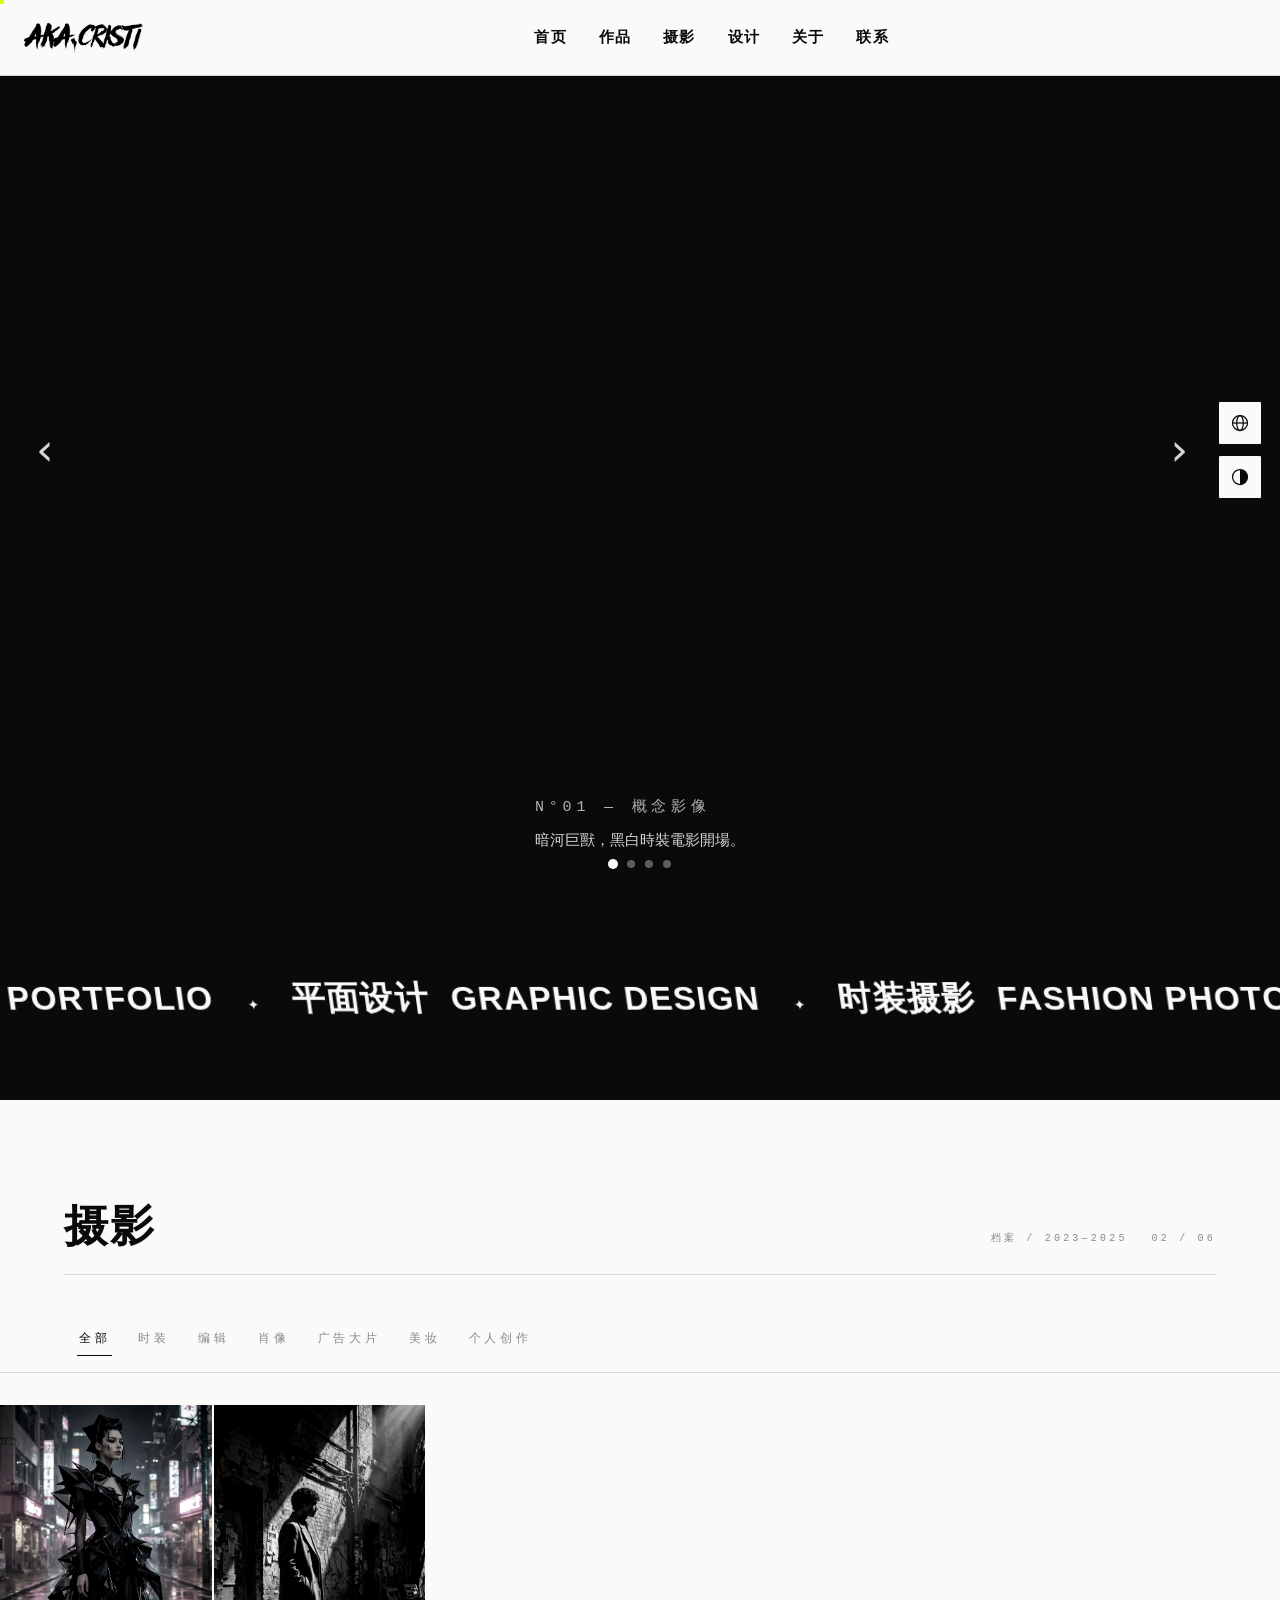
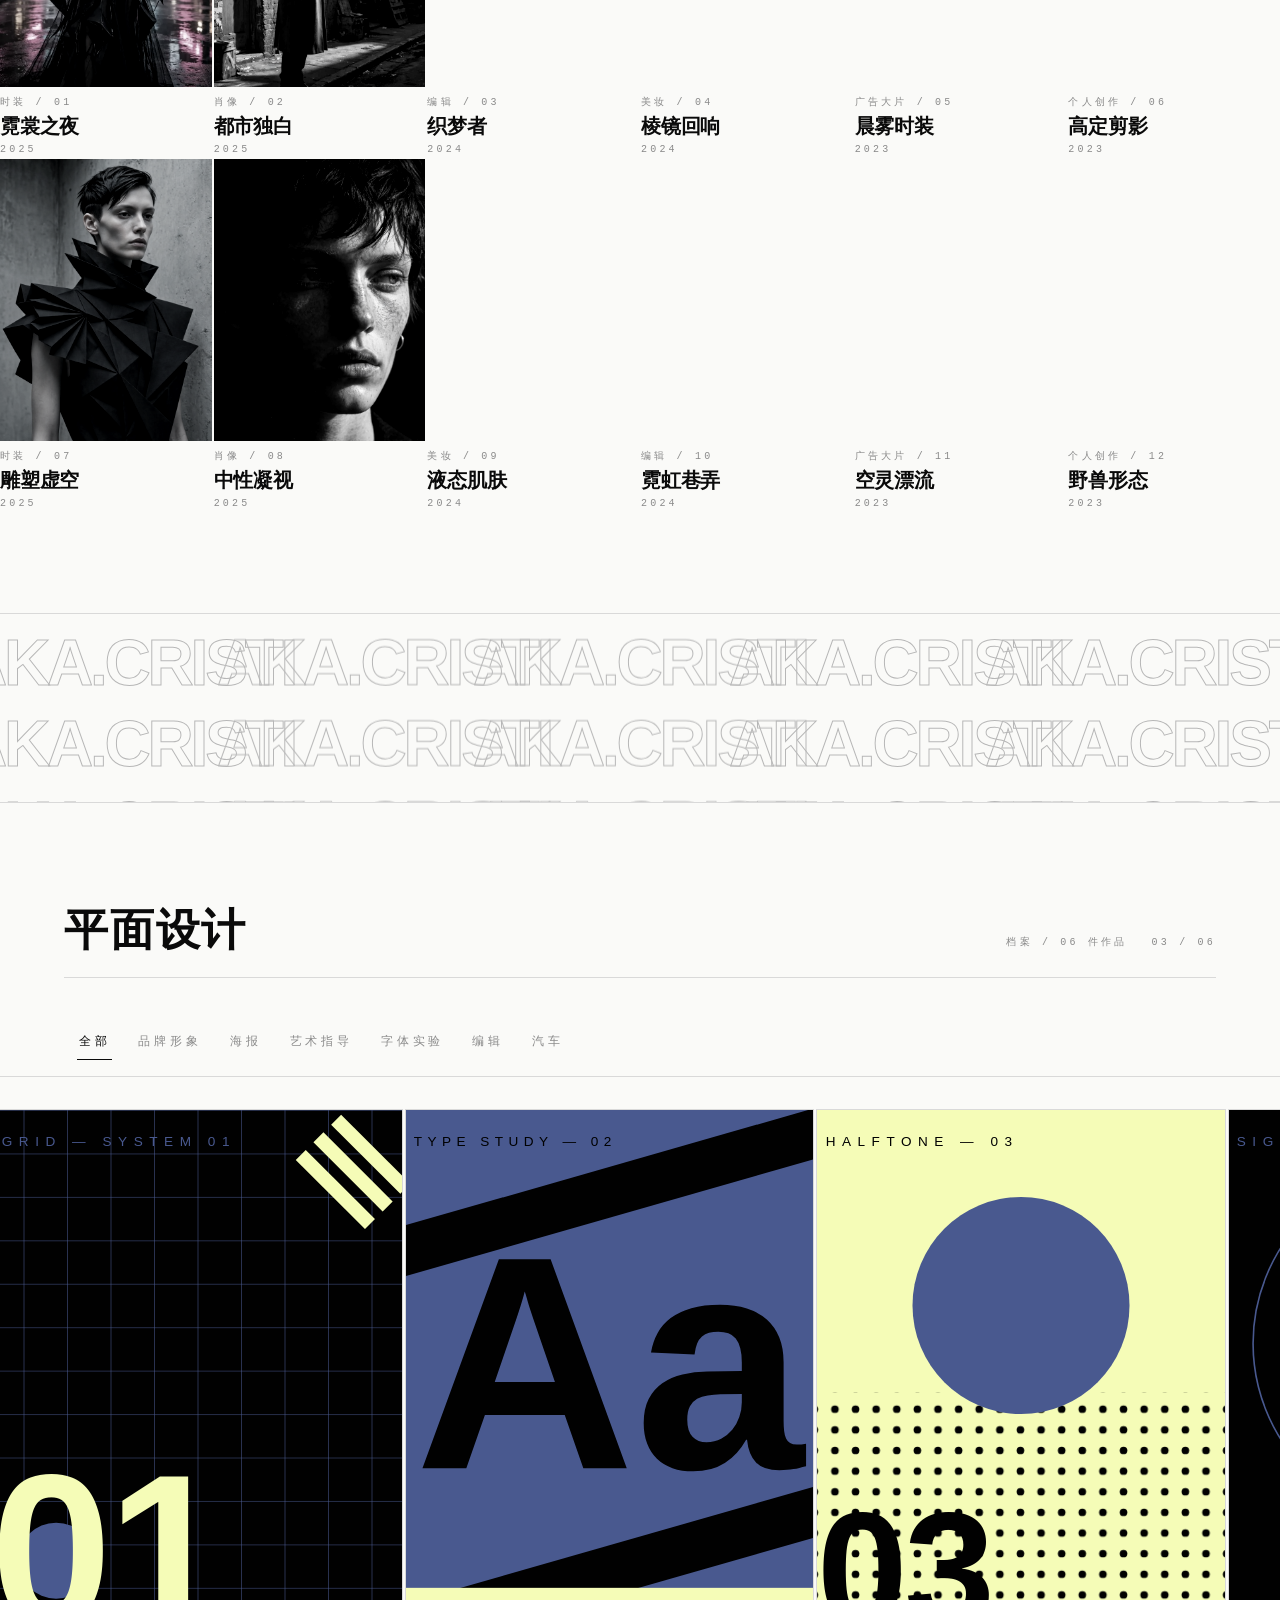
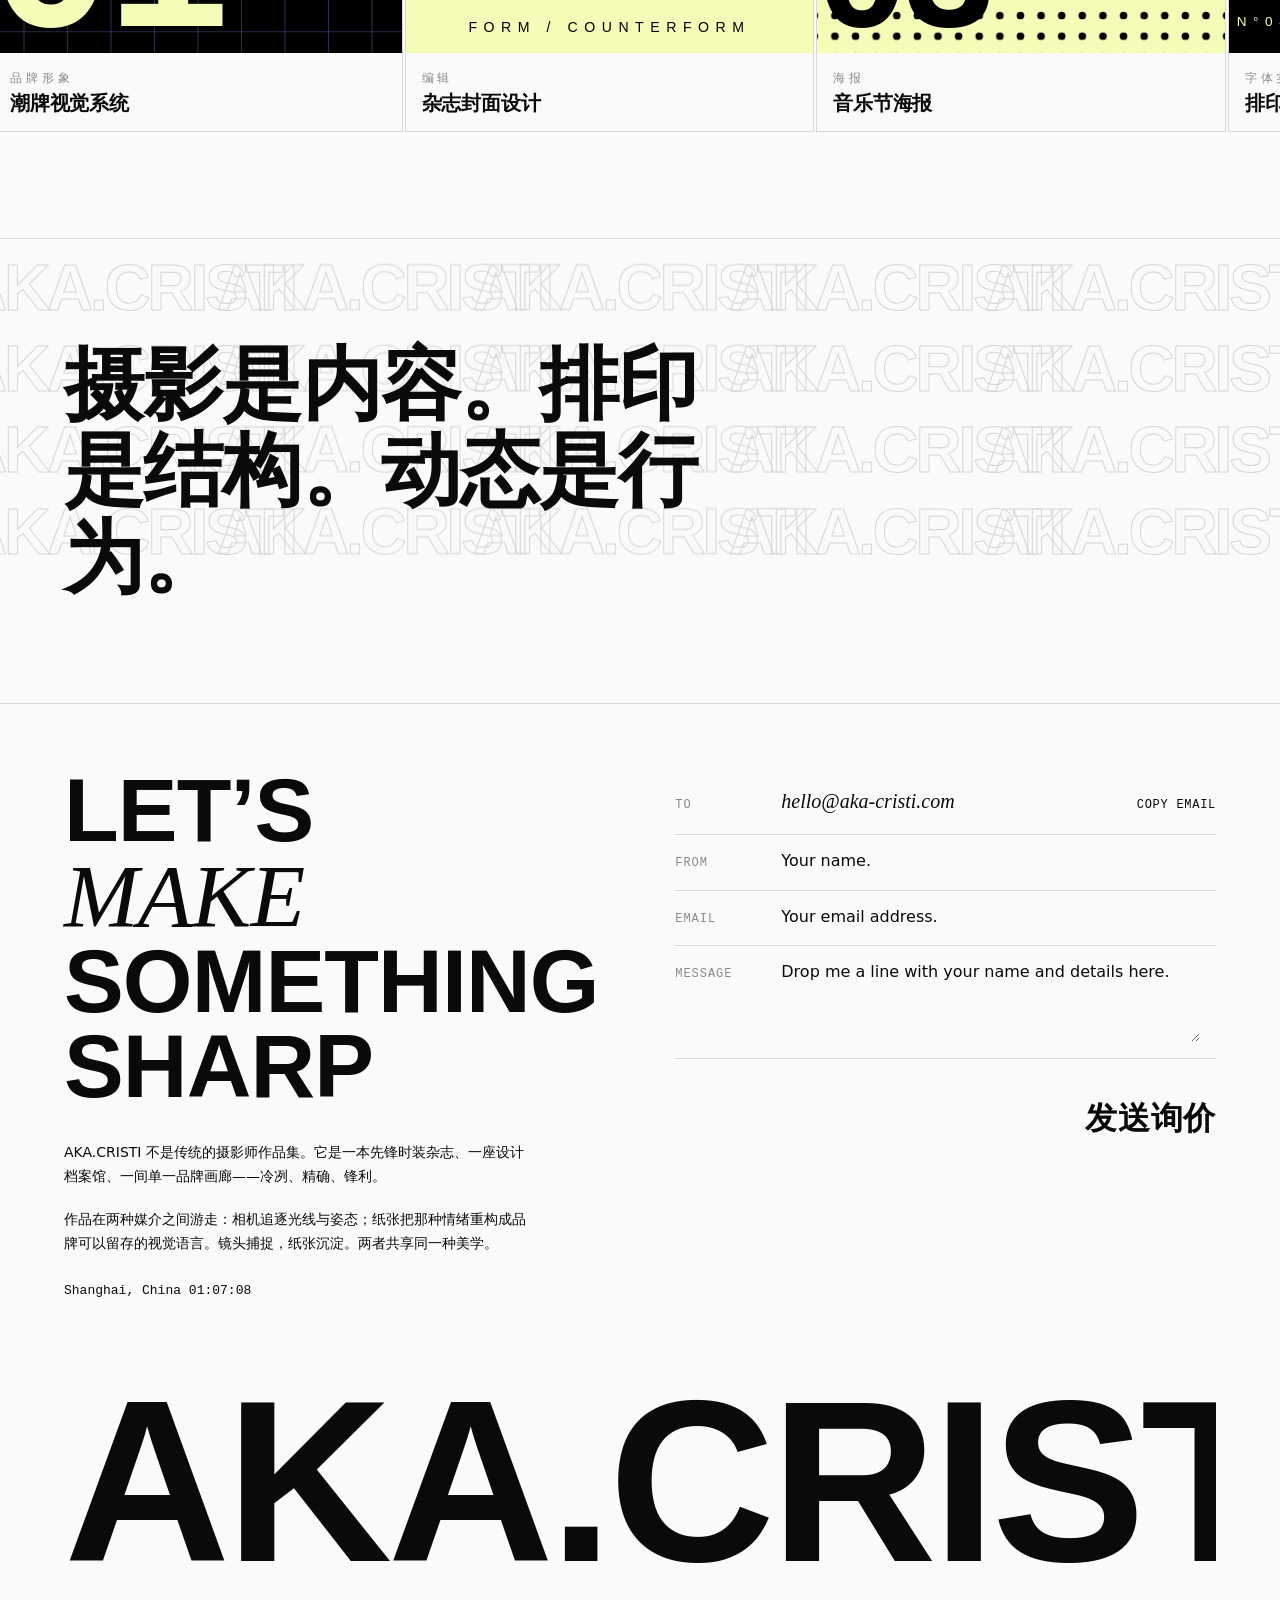
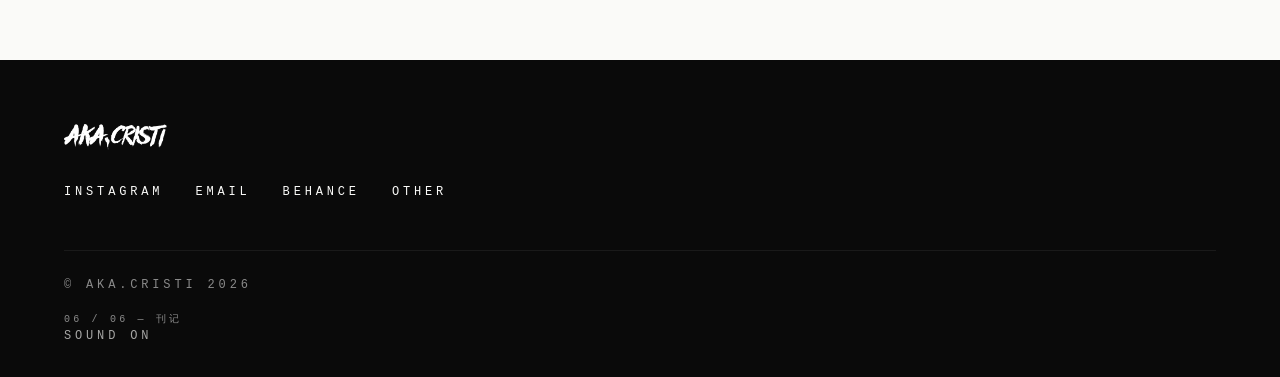
==== commit 03755413: "v2.9.32: 關於+聯繫按rogi.dsgn風格重做" ====
--- a/index.html
+++ b/index.html
@@ -11,19 +11,19 @@
   <meta property="og:title" content="AKA.CRISTI">
   <meta property="og:description" content="Cold / Precise / Editorial / Expensive / Sharp.">
   <title>AKA.CRISTI</title>
-  <link rel="icon" type="image/png" href="assets/logo/favicon-180.png?v=2.9.31">
-  <link rel="apple-touch-icon" href="assets/logo/favicon-180.png?v=2.9.31">
-  <link rel="preload" as="image" type="image/webp" href="assets/img/photo-01.webp?v=2.9.31">
-  <link rel="stylesheet" href="css/tokens.css?v=2.9.31">
-  <link rel="stylesheet" href="css/cursor.css?v=2.9.31">
-  <link rel="stylesheet" href="css/base.css?v=2.9.31">
-  <link rel="stylesheet" href="css/layout.css?v=2.9.31">
-  <link rel="stylesheet" href="css/carousel.css?v=2.9.31">
-  <link rel="stylesheet" href="css/marquee.css?v=2.9.31">
-  <link rel="stylesheet" href="css/effects.css?v=2.9.31">
-  <link rel="stylesheet" href="css/pages.css?v=2.9.31">
-  <link rel="stylesheet" href="css/motion.css?v=2.9.31">
-  <link rel="stylesheet" href="css/transition.css?v=2.9.31">
+  <link rel="icon" type="image/png" href="assets/logo/favicon-180.png?v=2.9.32">
+  <link rel="apple-touch-icon" href="assets/logo/favicon-180.png?v=2.9.32">
+  <link rel="preload" as="image" type="image/webp" href="assets/img/photo-01.webp?v=2.9.32">
+  <link rel="stylesheet" href="css/tokens.css?v=2.9.32">
+  <link rel="stylesheet" href="css/cursor.css?v=2.9.32">
+  <link rel="stylesheet" href="css/base.css?v=2.9.32">
+  <link rel="stylesheet" href="css/layout.css?v=2.9.32">
+  <link rel="stylesheet" href="css/carousel.css?v=2.9.32">
+  <link rel="stylesheet" href="css/marquee.css?v=2.9.32">
+  <link rel="stylesheet" href="css/effects.css?v=2.9.32">
+  <link rel="stylesheet" href="css/pages.css?v=2.9.32">
+  <link rel="stylesheet" href="css/motion.css?v=2.9.32">
+  <link rel="stylesheet" href="css/transition.css?v=2.9.32">
 </head>
 <body>
 
@@ -32,8 +32,8 @@
     <div class="header-inner">
       <a class="brand" href="#top" data-js="brand" aria-label="AKA.CRISTI — top">
         <picture class="brand-logo is-paint">
-          <source type="image/webp" srcset="assets/logo/aka-cristi-black.webp?v=2.9.31">
-          <img src="assets/logo/aka-cristi-black.png?v=2.9.31" alt="AKA.CRISTI">
+          <source type="image/webp" srcset="assets/logo/aka-cristi-black.webp?v=2.9.32">
+          <img src="assets/logo/aka-cristi-black.png?v=2.9.32" alt="AKA.CRISTI">
         </picture>
       </a>
       <nav class="site-nav" data-js="site-nav" aria-label="Primary">
@@ -59,8 +59,8 @@
   <div class="mobile-menu" data-js="mobile-menu" aria-hidden="true">
     <div class="mobile-menu-top">
       <picture class="brand-logo brand-logo--sm">
-          <source type="image/webp" srcset="assets/logo/aka-cristi-black.webp?v=2.9.31">
-          <img src="assets/logo/aka-cristi-black.png?v=2.9.31" alt="AKA.CRISTI">
+          <source type="image/webp" srcset="assets/logo/aka-cristi-black.webp?v=2.9.32">
+          <img src="assets/logo/aka-cristi-black.png?v=2.9.32" alt="AKA.CRISTI">
         </picture>
       <button class="menu-close" type="button" data-js="menu-close" data-i18n="nav.close">Close</button>
     </div>
@@ -219,45 +219,45 @@
     </section>
 
     <!-- About + Contact 合并模块（v2.8：左=照片+人物介绍，右=留言区；导航 关于→#about / 联系→#contact） -->
+    <!-- About + Contact：rogi.dsgn 風格（v2.9.32） -->
     <section class="section about-contact" id="about">
       <div class="container">
-        <p class="micro sec-index-static" data-js="reveal" data-i18n="sec.aboutIndex">04 / 06 — About</p>
         <div class="about-contact-grid">
           <div class="about-contact-left" data-js="reveal">
-            <h2 class="about-word">AKA.CRISTI</h2>
-            <picture>
-              <source type="image/webp" srcset="assets/img/bw-01.webp?v=2.9.31">
-              <img class="about-hero-img" src="assets/img/bw-01.jpg?v=2.9.31" alt="AKA.CRISTI — HAUTE SILHOUETTE — PERSONAL" loading="lazy" decoding="async">
-            </picture>
-            <div class="about-long measure">
+            <h2 class="rogi-title">LET&rsquo;S<br><em>MAKE</em><br>SOMETHING<br>SHARP</h2>
+            <div class="about-long">
               <p data-i18n="about.p1">AKA.CRISTI is not a traditional photographer portfolio. It is an avant-garde fashion magazine, a design archive, and a single-brand gallery — cold, precise, and sharp.</p>
-              <p data-i18n="about.p2">The work moves between two mediums: the camera chases light and posture; paper reconstructs that emotion into a visual language a brand can keep. Lens captures. Paper settles. Both share one aesthetic.</p>
-              <p data-i18n="about.p3">From shutter to final piece, every step is controlled under the same eye — because the photographer and the designer are the same person.</p>
+              <p data-i18n="about.p2">The work moves between two mediums: the camera chases light and posture; paper reconstructs that emotion into a visual language a brand can keep.</p>
             </div>
+            <p class="about-loc">Shanghai, China <span data-js="local-time">--:--:--</span></p>
           </div>
           <div class="about-contact-right" id="contact" data-js="reveal">
-            <p class="micro sec-index-static" data-i18n="sec.contactIndex">05 / 06 — Contact</p>
-            <h2 class="contact-title" data-split data-i18n="cta.title">Let&rsquo;s make<br>something<br>sharp.</h2>
-            <form class="inquiry-form" data-js="inquiry-form" novalidate>
-              <div class="field" data-js="field-name">
-                <label for="f-name" data-i18n="contact.name">Name</label>
-                <input id="f-name" name="name" type="text" autocomplete="name" data-js="input-name">
+            <form class="rogi-form" data-js="inquiry-form" novalidate>
+              <div class="rogi-row">
+                <span class="rogi-label">TO</span>
+                <span class="rogi-to">hello@aka-cristi.com</span>
+                <button type="button" class="rogi-copy" data-js="copy-email">COPY EMAIL</button>
+              </div>
+              <div class="rogi-row" data-js="field-name">
+                <label class="rogi-label" for="f-name">FROM</label>
+                <input id="f-name" name="name" type="text" autocomplete="name" placeholder="Your name." data-js="input-name">
                 <p class="field-error" data-js="err-name">Required</p>
               </div>
-              <div class="field" data-js="field-email">
-                <label for="f-email" data-i18n="contact.email">Email</label>
-                <input id="f-email" name="email" type="email" autocomplete="email" data-js="input-email">
+              <div class="rogi-row" data-js="field-email">
+                <label class="rogi-label" for="f-email">EMAIL</label>
+                <input id="f-email" name="email" type="email" autocomplete="email" placeholder="Your email address." data-js="input-email">
                 <p class="field-error" data-js="err-email">Required</p>
               </div>
-              <div class="field" data-js="field-message">
-                <label for="f-message" data-i18n="contact.msg">Message</label>
-                <textarea id="f-message" name="message" data-js="input-message"></textarea>
+              <div class="rogi-row" data-js="field-message">
+                <label class="rogi-label" for="f-message">MESSAGE</label>
+                <textarea id="f-message" name="message" placeholder="Drop me a line with your name and details here." data-js="input-message"></textarea>
                 <p class="field-error" data-js="err-message">Required</p>
               </div>
-              <button class="form-submit magnet" type="submit" data-i18n="contact.send">Send inquiry</button>
+              <button class="rogi-submit" type="submit" data-i18n="contact.send">SEND YOUR MESSAGE</button>
             </form>
           </div>
         </div>
+        <div class="rogi-brand" aria-hidden="true">AKA.CRISTI</div>
       </div>
     </section>
   </main>
@@ -267,8 +267,8 @@
     <div class="container">
       <a class="footer-brand" href="#top" aria-label="AKA.CRISTI — top">
         <picture class="brand-logo brand-logo--footer">
-          <source type="image/webp" srcset="assets/logo/aka-cristi-white.webp?v=2.9.31">
-          <img src="assets/logo/aka-cristi-white.png?v=2.9.31" alt="AKA.CRISTI">
+          <source type="image/webp" srcset="assets/logo/aka-cristi-white.webp?v=2.9.32">
+          <img src="assets/logo/aka-cristi-white.png?v=2.9.32" alt="AKA.CRISTI">
         </picture>
       </a>
       <nav class="footer-links" aria-label="Social">
@@ -283,16 +283,16 @@
     </div>
   </footer>
 
-  <script src="js/data.js?v=2.9.31"></script>
-  <script src="js/i18n.js?v=2.9.31"></script>
-  <script src="js/theme.js?v=2.9.31"></script>
-  <script src="js/cursor.js?v=2.9.31"></script>
-  <script src="js/carousel.js?v=2.9.31"></script>
-  <script src="js/marquee.js?v=2.9.31"></script>
-  <script src="js/effects.js?v=2.9.31"></script>
-  <script src="js/main.js?v=2.9.31"></script>
-  <script src="js/transition.js?v=2.9.31"></script>
-  <script src="js/sound.js?v=2.9.31"></script>
+  <script src="js/data.js?v=2.9.32"></script>
+  <script src="js/i18n.js?v=2.9.32"></script>
+  <script src="js/theme.js?v=2.9.32"></script>
+  <script src="js/cursor.js?v=2.9.32"></script>
+  <script src="js/carousel.js?v=2.9.32"></script>
+  <script src="js/marquee.js?v=2.9.32"></script>
+  <script src="js/effects.js?v=2.9.32"></script>
+  <script src="js/main.js?v=2.9.32"></script>
+  <script src="js/transition.js?v=2.9.32"></script>
+  <script src="js/sound.js?v=2.9.32"></script>
   <script>
     /* ============================================================
      * v2.8 index.html 内联：about-contact 合并模块的留言表单
--- a/css/pages.css
+++ b/css/pages.css
@@ -333,70 +333,149 @@
 }
 
 /* ============================================================
- * v2.9.30 ABOUT + CONTACT：滿屏左右排版，簡約整齊，小字號
- * 左=關於（標題+照片+簡介），右=聯繫（標題+表單）
+ * v2.9.32 ABOUT + CONTACT：rogi.dsgn 風格
+ * 左=大標題+簡介+地點時間，右=TO/FROM/EMAIL/MESSAGE 表單，底=巨型品牌字
  * ============================================================ */
 .about-contact {
   min-height: 100vh;
   display: flex;
   align-items: center;
   padding-block: var(--space-7);
-}
-.about-contact .container {
-  width: 100%;
-}
+  background: var(--paper);
+}
+.about-contact .container { width: 100%; }
 .about-contact-grid {
   display: grid;
-  grid-template-columns: 1fr 1fr;
+  grid-template-columns: 1fr 1.2fr;
   gap: clamp(48px, 6vw, 96px);
+  align-items: start;
+}
+/* 左：大標題（混合襯線斜體） */
+.rogi-title {
+  font-family: var(--font-display);
+  font-weight: 800;
+  font-size: clamp(48px, 7vw, 96px);
+  line-height: 0.95;
+  text-transform: uppercase;
+  letter-spacing: -0.01em;
+  margin: 0 0 var(--space-5);
+  color: var(--ink);
+}
+.rogi-title em {
+  font-family: Georgia, 'Times New Roman', serif;
+  font-style: italic;
+  font-weight: 400;
+}
+.about-contact-left .about-long { max-width: 46ch; }
+.about-contact-left .about-long p {
+  font-size: 14px;
+  line-height: 1.7;
+  color: var(--gray-600);
+}
+.about-contact-left .about-long p + p { margin-top: var(--space-2); }
+.about-loc {
+  margin-top: var(--space-4);
+  font-family: var(--font-mono);
+  font-size: 13px;
+  color: var(--ink);
+}
+/* 右：rogi 表單 */
+.rogi-form { width: 100%; }
+.rogi-row {
+  display: grid;
+  grid-template-columns: 90px 1fr auto;
+  gap: var(--space-3);
+  align-items: baseline;
+  padding-block: var(--space-3);
+  border-bottom: 1px solid var(--gray-300);
+  position: relative;
+}
+.rogi-label {
+  font-family: var(--font-mono);
+  font-size: 12px;
+  letter-spacing: 0.08em;
+  color: var(--gray-500);
+  text-transform: uppercase;
+}
+.rogi-to {
+  font-family: Georgia, serif;
+  font-style: italic;
+  font-size: 20px;
+  color: var(--ink);
+}
+.rogi-copy {
+  font-family: var(--font-mono);
+  font-size: 12px;
+  letter-spacing: 0.06em;
+  background: none;
+  border: none;
+  cursor: pointer;
+  color: var(--ink);
+  text-transform: uppercase;
+}
+.rogi-copy:hover { text-decoration: underline; }
+.rogi-row input,
+.rogi-row textarea {
+  border: none;
+  background: transparent;
+  font-size: 16px;
+  color: var(--ink);
+  width: 100%;
+  padding: 0;
+  outline: none;
+  font-family: var(--font-body);
+}
+.rogi-row input::placeholder,
+.rogi-row textarea::placeholder { color: var(--gray-400); }
+.rogi-row textarea {
+  resize: vertical;
+  min-height: 80px;
+}
+.rogi-row .field-error {
+  position: absolute;
+  right: 0;
+  bottom: 4px;
+  font-size: 11px;
+  color: #c00;
+  display: none;
+}
+.rogi-row.invalid .field-error { display: block; }
+.rogi-submit {
+  display: block;
+  width: 100%;
+  text-align: right;
   margin-top: var(--space-5);
-  align-items: start;
-}
-/* 左：關於 */
-.about-contact-left .about-word {
-  font-size: clamp(28px, 4vw, 48px); /* v2.9.30：縮小 */
+  font-family: var(--font-display);
   font-weight: 700;
-  text-transform: uppercase;
-  letter-spacing: 0.06em;
-  margin-bottom: var(--space-4);
-}
-.about-contact-left picture {
-  display: block;
-  margin-bottom: var(--space-4);
-}
-.about-contact-left .about-hero-img {
-  width: 100%;
-  max-height: 42vh;
-  object-fit: cover;
-}
-.about-contact-left .about-long {
-  max-width: 52ch;
-}
-.about-contact-left .about-long p {
-  font-size: 15px;
-  line-height: 1.7;
-  color: var(--gray-700);
-}
-.about-contact-left .about-long p + p { margin-top: var(--space-2); }
-/* 右：聯繫 */
+  font-size: clamp(20px, 2.5vw, 32px);
+  text-transform: uppercase;
+  letter-spacing: 0.02em;
+  background: none;
+  border: none;
+  cursor: pointer;
+  color: var(--ink);
+  padding: 0;
+}
+.rogi-submit:hover { text-decoration: underline; }
+/* 底：巨型品牌字 */
+.rogi-brand {
+  font-family: var(--font-display);
+  font-weight: 800;
+  font-size: clamp(80px, 18vw, 280px);
+  line-height: 1;
+  letter-spacing: -0.02em;
+  color: var(--ink);
+  margin-top: var(--space-7);
+  user-select: none;
+  white-space: nowrap;
+  overflow: hidden;
+}
 #contact { scroll-margin-top: 96px; }
-.about-contact-right .sec-index-static {
-  margin-bottom: var(--space-3);
-}
-.contact-title {
-  margin: 0 0 var(--space-5);
-  font-family: var(--font-display);
-  font-weight: 600;
-  text-transform: uppercase;
-  font-size: clamp(24px, 3.2vw, 40px); /* v2.9.30：縮小 */
-  letter-spacing: 0.02em;
-  line-height: 1.15;
-  text-align: left;
-  color: var(--ink);
-}
 @media (max-width: 860px) {
   .about-contact { min-height: auto; }
   .about-contact-grid { grid-template-columns: 1fr; }
+  .rogi-row { grid-template-columns: 70px 1fr; }
+  .rogi-copy { display: none; }
 }
 
 /* ============================================================
